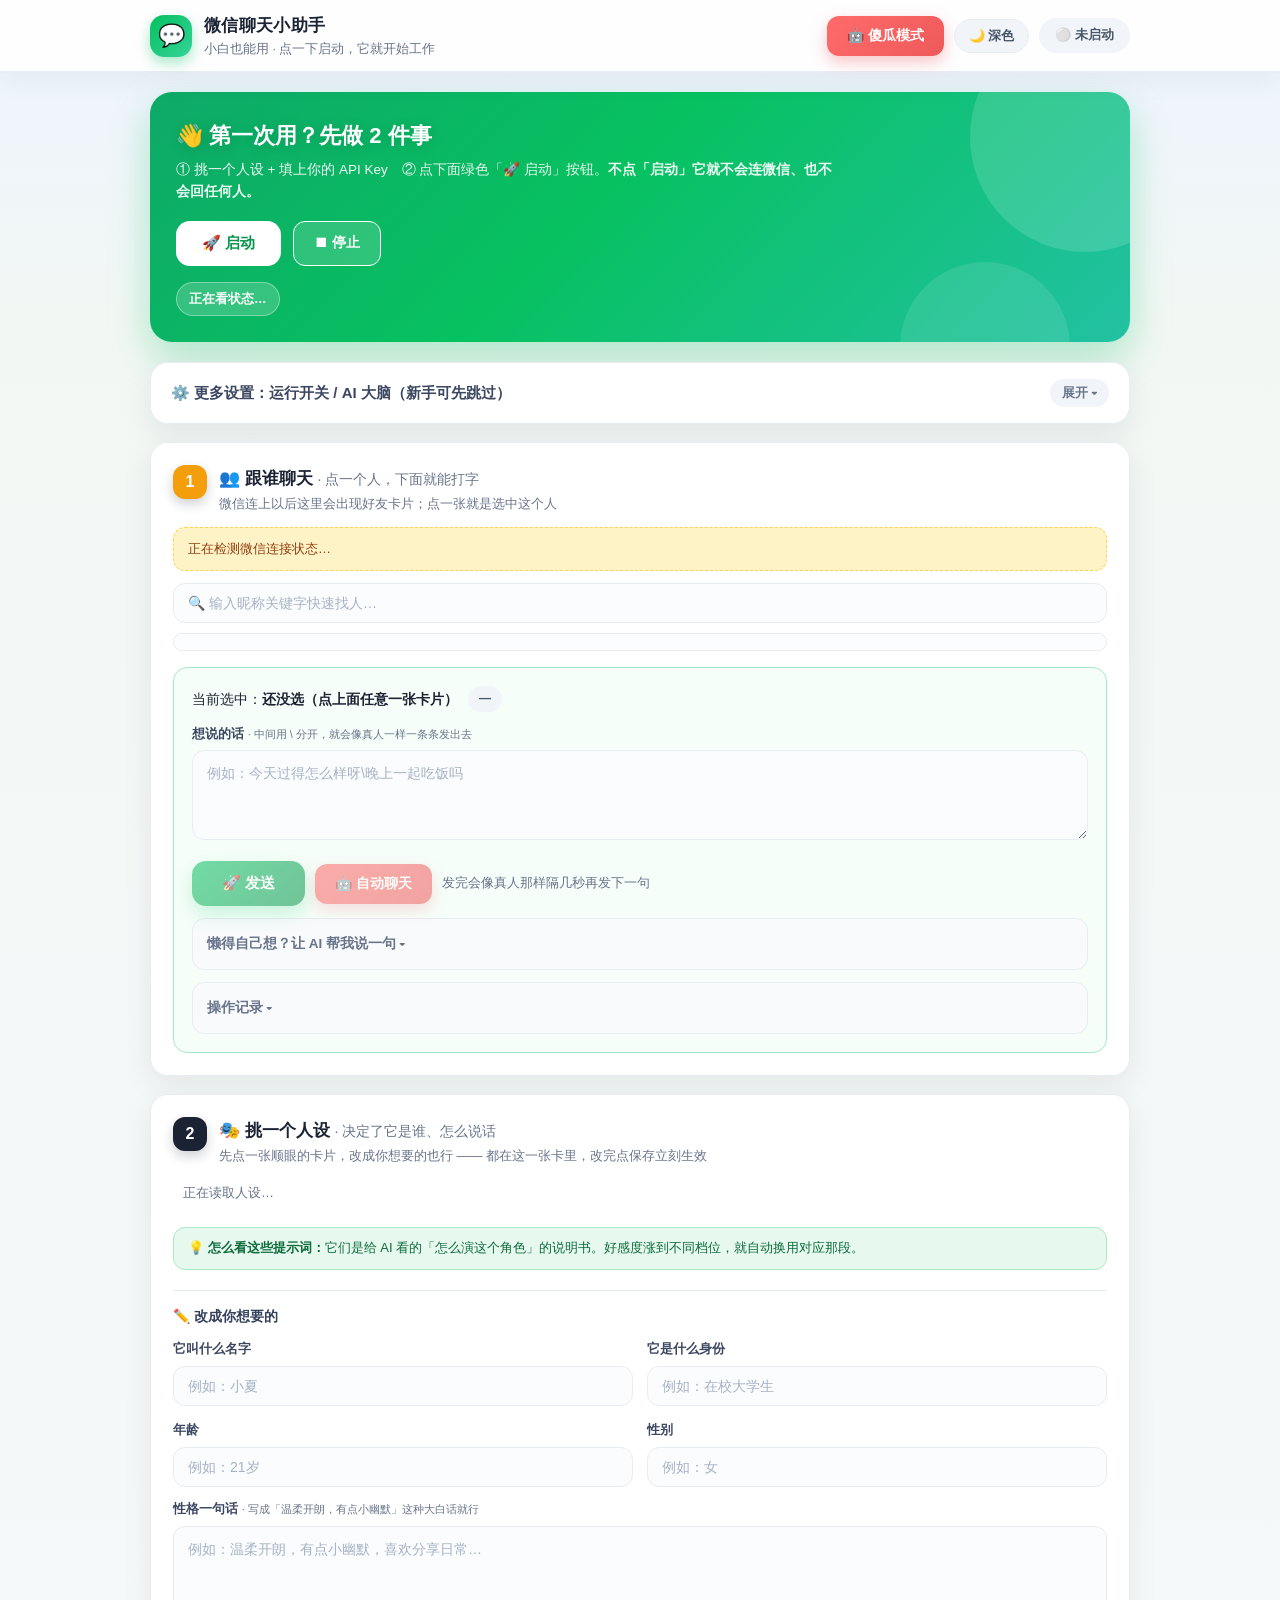
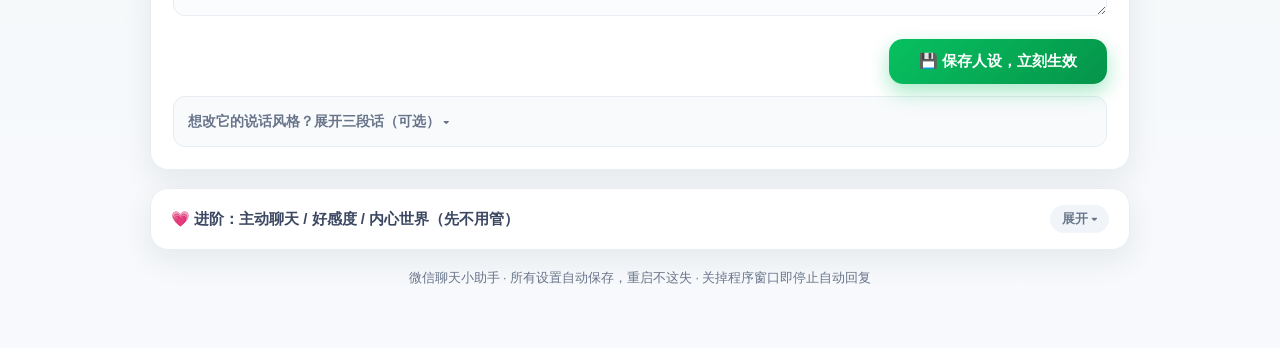
==== templates/index.html @ 34ab9a4e "feat: 整理为可公开发布的初始版本 - 移除 config.py / models_config.json 中的硬编码 API Key - 新增三级配置读取：环境变量 > config_local" ====
<!DOCTYPE html>
<html lang="zh-CN">
<head>
<meta charset="UTF-8">
<meta name="viewport" content="width=device-width, initial-scale=1.0">
<title>微信聊天小助手 · 小白也能用</title>








<link rel="icon" type="image/svg+xml" href="/static/favicon.svg">
<link rel="stylesheet" href="/static/css/style.css">
<link rel="stylesheet" href="/static/css/theme.css">
</head>
<body>
<div class="topbar"><div class="topbar-inner">
<div class="logo">💬</div>
<div><h1>微信聊天小助手</h1><p>小白也能用 · 点一下启动，它就开始工作</p></div>
<div class="topbar-right"><button class="btn-easy" id="btnEasyMode" onclick="easyMode()" title="傻瓜模式：人设和 API 弄好后，点一下全自动启动，其他什么都不用管">🤖 傻瓜模式</button><button class="theme-btn" id="themeToggle" title="切换浅色/深色">🌙 深色</button><span class="bot-pill off" id="botStatePill">⚪ 未启动</span></div>
</div></div>
<div class="container">
<div class="hero">
<h2>👋 第一次用？先做 2 件事</h2>
<p>① 挑一个人设 + 填上你的 API Key　② 点下面绿色「🚀 启动」按钮。<b>不点「启动」它就不会连微信、也不会回任何人。</b></p>
<div class="hero-actions">
<button class="btn-white" id="btnBotStart" onclick="startBot()">🚀 启动</button>
<button class="btn-ghost" id="btnBotStop" onclick="stopBot()" style="background:rgba(255,255,255,.15);color:#fff;border-color:#fff">⏹ 停止</button>
</div>
<div class="hero-steps" style="margin-top:16px"><span id="heroState">正在看状态…</span></div>
</div>
<details class="fold" id="advBox"><summary>⚙️ 更多设置：运行开关 / AI 大脑（新手可先跳过）</summary><div class="fold-body">
<div class="card">
<div class="card-head"><div class="step-num green">①</div><div><div class="card-title">🚦 运行状态 <small style="font-weight:500;color:var(--muted)">· 一眼看懂它在干嘛</small></div><div class="card-sub">绿色 = 正在自动工作 · 黄色 = 正在连接请稍等 · 灰色 = 没在工作</div></div></div>
<div class="bot-status" id="botStatus">正在读取运行状态…</div>
<div class="stat-grid">
<div class="stat"><b id="stMsg">-</b><span>收到消息</span></div>
<div class="stat"><b id="stReply">-</b><span>自动回复</span></div>
<div class="stat"><b id="stMem">-</b><span>存档轮数</span></div>
<div class="stat"><b id="stQueue">-</b><span>排队中</span></div>
</div>
<details class="inner"><summary>这 4 个开关（保持默认即可）</summary><div>
<div class="switch-list">
<label class="switch-card" id="swAutoStart"><input type="checkbox" id="rtAutoStart" onchange="saveRuntime()"><span class="sw-txt"><b>开机自动启动（可选）</b><small>默认关闭：每次都要自己点「启动」。打开后程序一运行就自己连微信、开始回消息</small></span></label>
<label class="switch-card" id="swAutoReply"><input type="checkbox" id="rtAutoReply" onchange="saveRuntime()"><span class="sw-txt"><b>收到消息自动回复</b><small>有人发微信来，小助手自己想回复并发送</small></span></label>
<label class="switch-card" id="swAutoMemory"><input type="checkbox" id="rtAutoMemory" onchange="saveRuntime()"><span class="sw-txt"><b>聊天记录自动存档</b><small>每句话都记下来，越聊越懂对方</small></span></label>
<label class="switch-card" id="swAutoReconnect"><input type="checkbox" id="rtAutoReconnect" onchange="saveRuntime()"><span class="sw-txt"><b>微信掉线自动重连</b><small>网络闪断自己恢复，不用人守着</small></span></label>
</div>
<div class="action-row"><span style="font-size:13px;color:var(--muted)">连不上微信时，最多重试</span><input type="number" id="rtRetry" min="1" max="20" value="3" style="width:80px" onchange="saveRuntime()"><span style="font-size:13px;color:var(--muted)">次</span><button class="btn-ghost" onclick="saveRuntime(true)">💾 保存运行设置</button></div>
</div></details>
</div>

<details class="inner" open><summary>👥 监听好友（想让谁跟你谈恋爱，就在这里加）</summary><div>
<div class="card">
<div class="card-head"><div class="step-num amber">②</div><div><div class="card-title">👥 监听好友 <small style="font-weight:500;color:var(--muted)">· 加人不用改代码</small></div><div class="card-sub">填微信通讯录里的昵称或备注（一个字都不能差），保存后自动生效，不用重启</div></div></div>
<div class="tip blue">💡 <b>这里只管「跟谁聊」：</b>聊天的性格、说话风格由上面第 2 步「🎭 挑一个人设」统一决定，加几行都是同一个人格。</div>
<div class="tip blue">💡 <b>恋爱模拟怎么用：</b>把你的<b>大号</b>昵称加进来，小号就会自动回你；聊得越用心，好感涨得越多。想同时带几个人，就多加几行。</div>
<div class="action-row" style="margin:12px 0">
<label style="font-size:14px">监听方式</label>
<select id="listenMode" style="width:auto"><option value="whitelist">只听名单里的人（推荐）</option><option value="all_private">所有私聊都回（陌生人也会回）</option></select>
</div>
<div id="listenRows"></div>
<div class="action-row">
<button class="btn-ghost" onclick="addListenRow('')">＋ 添加一个好友</button>
<button class="btn-primary" onclick="saveListenList()">💾 保存名单并立即订阅</button>
<span id="listenStatus" style="font-size:13px;color:var(--muted)"></span>
</div>
<details class="inner" style="margin-top:12px"><summary>昵称填不上怎么办？</summary><div>
昵称必须和<b>微信通讯录里显示的「昵称」或「备注」完全一致</b>，差一个字都订阅不上。保存后如果显示「没听上」，说明名字对不上 —— 打开电脑微信的通讯录，把那个人的昵称/备注原样抄下来再改一次。
</div></details>
</div>
</div></details>

<details class="inner" open><summary>🧠 AI 大脑（想换更聪明 / 更便宜的模型时才动）</summary><div>
<div class="card">
<div class="card-head"><div class="step-num blue">③</div><div><div class="card-title">🧠 AI 大脑 <small style="font-weight:500;color:var(--muted)">· 决定它有多聪明</small></div><div class="card-sub">默认已经配好一个能用的云端大模型，不懂就别动；想换就从下拉框选</div></div></div>
<div class="tip blue">💡 <b>一句话解释：</b>所有自动回复的话都由这里选中的 AI 模型来想。换模型 = 换一个更聪明 / 更便宜 / 本地运行的大脑。</div>
<div class="grid-2">
<div><label>正在使用的大脑（点一下可切换）</label><select id="llmSelect" onchange="switchLLM()"><option value="">正在读取…</option></select></div>
<div><label>大脑名字 <small>· 给自己看的备注</small></label><input type="text" id="llmName" placeholder="例如：云端大模型"></div>
</div>
<div class="grid-2" style="margin-top:12px">
<div><label>接口地址 Base URL <small>· 云端照抄，本地填 127.0.0.1 那串</small></label><input type="text" id="llmBaseUrl" placeholder="https://…/v1"></div>
<div><label>密钥 API Key <small>· 云端必填，本地一般留空</small></label><input type="text" id="llmApiKey" placeholder="sk-…"></div>
<div><label>模型名称 Model <small>· 具体用哪个版本</small></label><input type="text" id="llmModel" placeholder="例如：agnes-2.5-flash"></div>
<div><label>说话风格 <small>· 数字越大越活泼（0.1 老实 ～ 1.5 放飞）</small></label><input type="text" id="llmTemp" placeholder="例如：1.0"></div>
</div>
<div class="action-row"><button class="btn-primary" onclick="saveLLM()">💾 保存大脑设置</button><button class="btn-ghost" onclick="loadLLM()">↻ 重新读取</button><span id="llmStatus" style="font-size:13px;color:var(--muted)"></span></div>
</div>
</div></details>
</div></details>

<div class="card">
<div class="card-head"><div class="step-num amber">1</div><div><div class="card-title">👥 跟谁聊天 <small style="font-weight:500;color:var(--muted)">· 点一个人，下面就能打字</small></div><div class="card-sub">微信连上以后这里会出现好友卡片；点一张就是选中这个人</div></div></div>
<div class="wx-status offline" id="wxStatus">正在检测微信连接状态…</div>
<input type="text" class="search-box" id="contactSearch" placeholder="🔍 输入昵称关键字快速找人…" oninput="renderContacts(contactsData)">
<div class="contact-grid" id="contactGrid"></div>
<div class="target-panel">
<div class="target-head"><span>当前选中：<b id="targetName">还没选（点上面任意一张卡片）</b></span><span class="stage-pill pill-1" id="targetStage">—</span><span id="targetMeta" style="font-size:13px;color:var(--muted)"></span></div>
<div id="listenWarn" style="display:none"></div>
<label>想说的话 <small>· 中间用 \ 分开，就会像真人一样一条条发出去</small></label>
<textarea id="messageInput" placeholder="例如：今天过得怎么样呀\晚上一起吃饭吗"></textarea>
<div class="action-row">
<button class="btn-primary" id="btnSend" onclick="sendSelectedMessage()" disabled>🚀 发送</button>
<button class="btn-easy" id="btnAutoChat" onclick="toggleAutoChatWith()" disabled title="点一下，让 AI 持续主动陪 TA 聊天">🤖 自动聊天</button>
<span style="font-size:13px;color:var(--muted)">发完会像真人那样隔几秒再发下一句</span>
</div>
<details class="inner"><summary>懒得自己想？让 AI 帮我说一句</summary><div>
<input type="text" id="topicInput" placeholder="想聊什么（可留空，例如：问问 TA 周末安排）">
<div class="action-row">
<button class="btn-ghost" id="btnGen" onclick="aiOutreach(false)" disabled>✍️ 帮我写</button>
<button class="btn-primary" id="btnGenSend" onclick="aiOutreach(true)" disabled>💌 写完直接发</button>
</div>
<div class="switch-row"><label><input type="checkbox" id="humanlikeChk" checked> 像真人一样停顿一下再发（推荐）</label><label><input type="checkbox" id="affectionChk"> 这次聊完好感 +1</label></div>
</div></details>
<details class="inner"><summary>操作记录</summary><div>
<div class="log-box" id="logBox">暂无操作记录。</div>
</div></details>
</div>
</div>

<div class="card">
<div class="card-head"><div class="step-num">2</div><div><div class="card-title">🎭 挑一个人设 <small style="font-weight:500;color:var(--muted)">· 决定了它是谁、怎么说话</small></div><div class="card-sub">先点一张顺眼的卡片，改成你想要的也行 —— 都在这一张卡里，改完点保存立刻生效</div></div></div>
<div class="preset-grid" id="presetGrid"><div style="color:var(--muted);font-size:13px;padding:10px">正在读取人设…</div></div>
<div class="tip green" style="margin-top:14px">💡 <b>怎么看这些提示词：</b>它们是给 AI 看的「怎么演这个角色」的说明书。好感度涨到不同档位，就自动换用对应那段。</div>
<div id="promptView"></div>
<div class="form-split">✏️ 改成你想要的</div>
<div class="grid-2">
<div><label>它叫什么名字</label><input type="text" id="botName" placeholder="例如：小夏"></div>
<div><label>它是什么身份</label><input type="text" id="botIdentity" placeholder="例如：在校大学生"></div>
<div><label>年龄</label><input type="text" id="botAge" placeholder="例如：21岁"></div>
<div><label>性别</label><input type="text" id="botGender" placeholder="例如：女"></div>
</div>
<div style="margin-top:12px"><label>性格一句话 <small>· 写成「温柔开朗，有点小幽默」这种大白话就行</small></label><textarea id="basePersonality" placeholder="例如：温柔开朗，有点小幽默，喜欢分享日常…"></textarea></div>
<div style="text-align:right;margin-top:16px"><button class="btn-primary" onclick="saveAllSettings()">💾 保存人设，立刻生效</button></div>
<details class="inner"><summary>想改它的说话风格？展开三段话（可选）</summary><div>
<div class="tip">💡 <b>说明：</b>好感 0~29 用第一段，30~79 用第二段，80 分以上用第三段。不用改也完全能用。</div>
<div class="stage-card stage-1"><div class="stage-header"><div class="stage-name">🌱 刚认识（客气阶段）</div><div class="stage-threshold">好感 0~29 分自动用这段</div></div>
<label>这个阶段它是什么感觉</label><input type="text" id="stageDesc1" style="margin-bottom:10px">
<label>怎么说话（直接改这段话就行）</label><textarea id="stagePrompt1" style="min-height:85px"></textarea></div>
<div class="stage-card stage-2"><div class="stage-header"><div class="stage-name">🍃 熟了（无话不谈）</div><div class="stage-threshold">好感 30~79 分自动用这段</div></div>
<label>这个阶段它是什么感觉</label><input type="text" id="stageDesc2" style="margin-bottom:10px">
<label>怎么说话（直接改这段话就行）</label><textarea id="stagePrompt2" style="min-height:85px"></textarea></div>
<div class="stage-card stage-3"><div class="stage-header"><div class="stage-name">❤️ 亲密（心动阶段）</div><div class="stage-threshold">好感 80 分以上自动用这段</div></div>
<label>这个阶段它是什么感觉</label><input type="text" id="stageDesc3" style="margin-bottom:10px">
<label>怎么说话（直接改这段话就行）</label><textarea id="stagePrompt3" style="min-height:85px"></textarea></div>
<div style="text-align:right;margin-top:16px"><button class="btn-primary" onclick="saveAllSettings()">💾 保存人设，立刻生效</button></div>
</div></details>
</div>
<details class="fold" id="advBox2"><summary>💗 进阶：主动聊天 / 好感度 / 内心世界（先不用管）</summary><div class="fold-body">
<div class="card">
<div class="card-head"><div class="step-num teal">③</div><div><div class="card-title">🤖 主动找人聊天 <small style="font-weight:500;color:var(--muted)">· 不用人催，它自己开口</small></div><div class="card-sub">打开后会按你定的节奏自动挑人、自动说话；关掉就只回消息、不主动</div></div></div>
<div class="switch-list">
<label class="switch-card" id="swAutoChat"><input type="checkbox" id="autoEnabled" onchange="onAutoEnabledChange()"><span class="sw-txt"><b>允许它主动找人聊天</b><small>打开后不用再管，时间一到自己就去说话</small></span></label>
</div>
<details class="inner"><summary>细调（频率、时段、话题、找谁）</summary><div>
<div class="grid-2" style="margin-top:12px">
<div><label>每隔多少分钟主动说一次话</label><input type="number" id="autoInterval" min="1" max="1440" value="60"></div>
<div><label>每天最多主动说几句 <small>· 防打扰上限</small></label><input type="number" id="autoMax" min="1" max="200" value="20"></div>
<div><label>只在几点之后活跃 <small>· 0-23，别半夜打扰人</small></label><input type="number" id="autoStart" min="0" max="23" value="9"></div>
<div><label>到几点就休息 <small>· 0-24</small></label><input type="number" id="autoEnd" min="0" max="24" value="23"></div>
</div>
<div class="switch-row"><label><input type="checkbox" id="autoJitter" checked> 时间前后随机浮动一点（更像真人）</label><label><input type="checkbox" id="autoAffection" checked> 主动聊天也涨好感</label></div>
<label class="auto-note">它可以聊哪些话题（每行写一个，留空就让 AI 自由发挥）</label>
<textarea id="autoTopics" style="min-height:70px" placeholder="分享今天发生的小事&#10;问候对方吃了什么&#10;约对方周末一起做件事"></textarea>
<label class="auto-note">主动找谁聊（点一下选中 / 取消；也可以在上面的好友卡片里点 🤖 切换）</label>
<div class="target-chips" id="autoTargetChips"></div>
<div class="auto-status" id="autoStatus">正在读取主动聊天状态…</div>
<div class="action-row"><button class="btn-primary" onclick="saveAutoChat()">💾 保存主动聊天设置</button><button class="btn-ghost" id="btnAutoNow" onclick="autoChatNow()">▶️ 现在就说一句试试</button></div>
</div></details>
</div>
<div class="card">
<div class="card-head"><div class="step-num pink">④</div><div><div class="card-title">❤️ 关系进度 <small style="font-weight:500;color:var(--muted)">· 好感到了，说话自然变亲密</small></div><div class="card-sub">好感会自己涨（0~29 相识 / 30~79 相知 / 80+ 相恋）；你也可以手动拖进度条</div></div></div>
<details class="inner"><summary>展开看每个人的好感度（不想改就别动）</summary><div>
<div id="usersContainer"></div>
</div></details>
</div>

<div class="card">
<div class="card-head"><div class="step-num pink">⑤</div><div><div class="card-title">💗 内心世界 <small style="font-weight:500;color:var(--muted)">· 它此刻的心情、精力和记得的事</small></div><div class="card-sub">不是配置，是它自己攒出来的状态：聊得越多越准，删除记忆请用下方「忘记」</div></div></div>
<details class="inner" open><summary>看它心里在想什么</summary><div>
<div class="stat-grid">
<div class="stat"><b id="mindMood">-</b><span>此刻心情</span></div>
<div class="stat"><b id="mindEnergy">-</b><span>精力</span></div>
<div class="stat"><b id="mindEnergyBar">-</b><span>状态</span></div>
<div class="stat"><b id="mindWilling">-</b><span>说话意愿</span></div>
<div class="stat"><b id="mindFact">-</b><span>记住的事</span></div>
<div class="stat"><b id="mindEpis">-</b><span>共同经历</span></div>
</div>
<div class="grid-2" style="margin-top:14px">
<div><label>对这段关系的感觉 <small>· 会随聊天自然变化</small></label><div id="mindRelBar" style="font-size:13px;color:var(--muted)">正在读取…</div></div>
<div><label>性格倾向 <small>· 只影响说话方式，不改人设</small></label><div id="mindPersona" style="font-size:13px;color:var(--muted)">正在读取…</div></div>
</div>
<div class="target-panel" style="margin-top:14px;background:#fdf6ff;border-color:#e9d5ff">
<label>它刚刚脑子里想的事 <small>· 没人说话时它也会自己想一想</small></label>
<div class="log-box" id="mindThoughts" style="max-height:120px">正在读取…</div>
<label style="margin-top:12px">它记住的事 <small>· 点右侧「忘记」可以让它忘掉这一条</small></label>
<div class="log-box" id="mindMemory" style="max-height:150px">正在读取…</div>
<label style="margin-top:12px">安静时段（作息表）<small>· 这段时间它不会主动打扰对方</small></label>
<details class="inner"><summary>作息表（一般不用改）</summary><div>
<div class="grid-2">
<div><label>静默开始</label><input type="text" id="mindQs" placeholder="23:30"></div>
<div><label>静默结束</label><input type="text" id="mindQe" placeholder="07:30"></div>
</div>
<div class="action-row" style="margin-top:12px">
<button class="btn-ghost" onclick="mindReflect()">💭 让它现在想想</button>
<button class="btn-ghost" onclick="saveMindSchedule()">🕐 保存作息</button>
<button class="btn-ghost" onclick="mindForgetAll()">🗑 彻底忘掉这个人</button>
<span id="mindStatus" style="font-size:13px;color:var(--muted)"></span>
</div>
</div></details>
<div class="tip" style="margin-top:12px">💡 <b>怎么用：</b>这里全是它自己攒的，不用手填。心情和精力会随着聊天起伏，记忆是长期记住的事；关系阶段仍然只看上面的好感度，它自己不会跳阶段。</div>
</div>
</div>
</details>
</div>
</div></details>

<div class="footer-note">微信聊天小助手 · 所有设置自动保存，重启不这失 · 关掉程序窗口即停止自动回复</div>
</div>
<div id="toast" class="toast">已保存！</div>











<script src="/static/js/app.js"></script>
<script src="/static/js/theme.js"></script>
<button class="back-top" id="backTop" title="返回顶部">↑</button>
</body>
</html>
---- static/css/style.css ----
/* ===== block 0 (from index.html inline <style>) ===== */
:root{
  --brand:#07C160; --brand-dark:#05944a; --brand-soft:#e7f8ef;
  --ink:#1a2233; --muted:#68748a; --line:#e8edf3;
  --bg1:#f2f7f4; --bg2:#eef4ff; --warm:#fff7ed; --pink:#ec4899;
  --radius:18px; --shadow:0 10px 30px rgba(26,34,51,.08);
}
*{box-sizing:border-box;margin:0;padding:0}
body{
  font-family:-apple-system,BlinkMacSystemFont,"Segoe UI","PingFang SC","Hiragino Sans GB","Microsoft YaHei",sans-serif;
  background:linear-gradient(180deg,var(--bg2) 0%,var(--bg1) 320px,#f7f9fc 100%);
  color:var(--ink); padding:0 0 60px 0; font-size:15px; line-height:1.6;
}
.topbar{position:sticky;top:0;z-index:50;background:rgba(255,255,255,.9);backdrop-filter:blur(12px);border-bottom:1px solid var(--line)}
.topbar-inner{max-width:1020px;margin:0 auto;padding:12px 20px;display:flex;align-items:center;gap:12px}
.logo{width:42px;height:42px;border-radius:14px;flex:none;background:linear-gradient(135deg,var(--brand) 0%,#34d399 100%);display:flex;align-items:center;justify-content:center;font-size:22px;box-shadow:0 6px 14px rgba(7,193,96,.35)}
.topbar h1{font-size:17px;font-weight:800}
.topbar p{font-size:12.5px;color:var(--muted)}
.topbar-right{margin-left:auto;display:flex;align-items:center;gap:10px}
.container{max-width:1020px;margin:0 auto;padding:20px 20px 0 20px}
.hero{background:linear-gradient(135deg,#0ea968 0%,#07C160 45%,#22c1a3 100%);color:#fff;border-radius:22px;padding:26px;box-shadow:0 16px 40px rgba(7,193,96,.30);margin-bottom:20px;position:relative;overflow:hidden}
.hero::after{content:"";position:absolute;right:-70px;top:-70px;width:230px;height:230px;border-radius:50%;background:rgba(255,255,255,.14)}
.hero::before{content:"";position:absolute;right:60px;bottom:-90px;width:170px;height:170px;border-radius:50%;background:rgba(255,255,255,.10)}
.hero h2{font-size:22px;font-weight:800;margin-bottom:6px;position:relative;z-index:1}
.hero p{font-size:13.5px;opacity:.93;max-width:660px;position:relative;z-index:1}
.hero-steps{display:flex;gap:10px;flex-wrap:wrap;margin-top:16px;position:relative;z-index:1}
.hero-steps span{background:rgba(255,255,255,.18);border:1px solid rgba(255,255,255,.35);padding:6px 12px;border-radius:999px;font-size:12.5px;font-weight:700}
.hero-actions{display:flex;gap:12px;flex-wrap:wrap;margin-top:18px;position:relative;z-index:1}
.card{background:#fff;border-radius:var(--radius);padding:22px;box-shadow:var(--shadow);margin-bottom:18px;border:1px solid var(--line)}
.card-head{display:flex;align-items:flex-start;gap:12px;margin-bottom:6px}
.step-num{flex:none;width:34px;height:34px;border-radius:12px;background:var(--ink);color:#fff;font-weight:800;display:flex;align-items:center;justify-content:center;font-size:16px}
.step-num.green{background:var(--brand)} .step-num.pink{background:var(--pink)}
.step-num.blue{background:#4f46e5} .step-num.amber{background:#f59e0b} .step-num.teal{background:#0d9488}
.card-title{font-size:17px;font-weight:800}
.card-sub{font-size:13px;color:var(--muted);margin-top:2px}
.tip{background:var(--warm);border:1px solid #fed7aa;color:#9a3412;border-radius:12px;padding:10px 14px;font-size:13px;margin:12px 0}
.tip.green{background:var(--brand-soft);border-color:#a7e8c6;color:#0c6b3a}
.tip.blue{background:#eef2ff;border-color:#c7d2fe;color:#3730a3}
.grid-2{display:grid;grid-template-columns:1fr 1fr;gap:14px}
@media(max-width:768px){.grid-2{grid-template-columns:1fr}.container{padding:14px 12px 0 12px}.hero{padding:20px}}
label{display:block;font-size:13px;font-weight:700;color:#3c4761;margin-bottom:6px}
label small{font-weight:500;color:var(--muted)}
input[type="text"],textarea,select{width:100%;padding:11px 14px;border-radius:12px;border:1.5px solid var(--line);font-size:14px;font-family:inherit;color:var(--ink);outline:none;background:#fbfcfe;transition:border-color .15s,box-shadow .15s}
input[type="text"]:focus,textarea:focus,select:focus{border-color:var(--brand);box-shadow:0 0 0 4px rgba(7,193,96,.15);background:#fff}
textarea{resize:vertical;min-height:90px;line-height:1.6}
input[type="number"]{padding:9px 10px;border-radius:10px;border:1.5px solid var(--line);font-size:14px;font-family:inherit;background:#fff}
input[type="checkbox"]{width:18px;height:18px;accent-color:var(--brand);cursor:pointer}

/* ===== block 1 (from index.html inline <style>) ===== */
.btn-primary{background:linear-gradient(135deg,var(--brand) 0%,var(--brand-dark) 100%);color:#fff;padding:13px 30px;border-radius:14px;border:none;font-weight:800;font-size:15px;cursor:pointer;box-shadow:0 8px 20px rgba(7,193,96,.35);transition:transform .12s,box-shadow .12s}
.btn-primary:hover{transform:translateY(-1px);box-shadow:0 12px 26px rgba(7,193,96,.42)}
.btn-white{background:#fff;color:var(--brand-dark);padding:13px 26px;border-radius:14px;border:none;font-weight:800;font-size:15px;cursor:pointer}
.btn-ghost{background:#fff;color:var(--brand-dark);border:1.5px solid var(--brand);padding:11px 20px;border-radius:12px;font-weight:700;font-size:14px;cursor:pointer}
.btn-ghost:hover{background:var(--brand-soft)}
.btn-easy{background:linear-gradient(135deg,#ff6b6b 0%,#ee5a5a 100%);color:#fff;padding:11px 20px;border-radius:12px;border:none;font-weight:800;font-size:14px;cursor:pointer;box-shadow:0 6px 16px rgba(238,90,90,.35);transition:transform .12s,box-shadow .12s,opacity .15s}
.btn-easy:hover{transform:translateY(-1px);box-shadow:0 10px 24px rgba(238,90,90,.45)}
.btn-easy:disabled{opacity:.55;cursor:not-allowed;transform:none}
.btn-easy.on{background:linear-gradient(135deg,#07C160 0%,#05944a 100%);box-shadow:0 6px 16px rgba(7,193,96,.35)}
.btn-easy.on:hover{box-shadow:0 10px 24px rgba(7,193,96,.45)}
.btn-primary:disabled,.btn-ghost:disabled,.btn-white:disabled{opacity:.55;cursor:not-allowed;transform:none}
.bot-pill{padding:7px 16px;border-radius:999px;font-size:13px;font-weight:800;background:#f1f5f9;color:#475569;white-space:nowrap}
.bot-pill.off{background:#f1f5f9;color:#475569}
.bot-pill.connecting{background:#fef3c7;color:#b45309;animation:pulse 1.2s infinite}
.bot-pill.on{background:var(--brand);color:#fff}
.bot-pill.err{background:#fee2e2;color:#b91c1c}
@keyframes pulse{0%,100%{opacity:1}50%{opacity:.6}}
.stat-grid{display:grid;grid-template-columns:repeat(auto-fit,minmax(130px,1fr));gap:10px;margin-top:12px}
.stat{background:#f8fafc;border:1px solid var(--line);border-radius:12px;padding:10px 12px;text-align:center}
.stat b{display:block;font-size:20px;color:var(--ink)}
.stat span{font-size:12px;color:var(--muted)}
.switch-list{display:flex;flex-direction:column;gap:10px;margin-top:12px}
.switch-card{display:flex;align-items:center;gap:12px;background:#f8fafc;border:1.5px solid var(--line);border-radius:14px;padding:12px 14px;cursor:pointer;transition:border-color .15s,background .15s}
.switch-card:hover{border-color:#a7e8c6}
.switch-card.on{border-color:var(--brand);background:var(--brand-soft)}
.switch-card .sw-txt{flex:1}
.switch-card .sw-txt b{display:block;font-size:14px}
.switch-card .sw-txt small{font-size:12px;color:var(--muted)}
.action-row{display:flex;align-items:center;gap:10px;flex-wrap:wrap;margin-top:14px}
.wx-status{font-size:13px;padding:11px 14px;border-radius:12px;margin:12px 0;background:#f1f5f9;color:#475569;border:1px dashed var(--line)}
.wx-status.online{background:var(--brand-soft);color:#0c6b3a;border-color:#a7e8c6}
.wx-status.offline{background:#fef3c7;color:#92400e;border-color:#fcd34d}
.search-box{margin-bottom:10px}
.contact-grid{display:grid;grid-template-columns:repeat(auto-fill,minmax(190px,1fr));gap:10px;max-height:260px;overflow-y:auto;padding:8px;border:1px solid var(--line);border-radius:14px;background:#fcfdff}
.contact-chip{display:flex;flex-direction:column;gap:8px;padding:12px;border:2px solid var(--line);border-radius:14px;background:#fff;cursor:pointer;transition:border-color .15s,background .15s}
.contact-chip:hover{border-color:var(--brand);background:var(--brand-soft)}
.contact-chip.active{border-color:var(--pink);background:#fdf2f8;box-shadow:0 4px 14px rgba(236,72,153,.18)}
.contact-chip .c-name{font-size:14px;font-weight:800;color:#0f172a;overflow:hidden;text-overflow:ellipsis;white-space:nowrap}
.contact-chip .c-meta{font-size:12px;color:var(--muted);display:flex;justify-content:space-between;align-items:center;gap:6px}
.contact-chip .c-auto{font-size:11px;padding:3px 9px;border-radius:999px;white-space:nowrap;border:1px solid var(--line);background:#f8fafc;color:#94a3b8;cursor:pointer}
.contact-chip .c-auto.on{background:var(--brand);border-color:var(--brand);color:#fff;font-weight:800}

/* ===== block 2 (from index.html inline <style>) ===== */
.stage-pill{padding:3px 11px;border-radius:999px;font-weight:700;font-size:12px;white-space:nowrap}
.pill-1{background:#f1f5f9;color:#475569}
.pill-2{background:#d1fae5;color:#047857}
.pill-3{background:#fce7f3;color:#be185d}
.target-panel{margin-top:16px;padding:18px;border-radius:14px;background:#f6fef9;border:1.5px solid #a7e8c6}
.target-head{display:flex;align-items:center;gap:10px;flex-wrap:wrap;font-size:14px;margin-bottom:12px}
.switch-row{display:flex;align-items:center;gap:18px;flex-wrap:wrap;font-size:13px;color:var(--muted);margin:10px 0 0 0}
.switch-row label{display:inline-flex;align-items:center;gap:6px;margin:0;font-weight:500;cursor:pointer}
.action-row{display:flex;align-items:center;gap:10px;flex-wrap:wrap;margin-top:14px}
.action-row input[type="text"]{flex:1;min-width:180px}
.log-box{margin-top:14px;max-height:150px;overflow-y:auto;font-size:12.5px;background:#0f172a;color:#cbd5e1;border-radius:12px;padding:10px 12px;line-height:1.7}
.log-box .log-ok{color:#86efac}
.log-box .log-fail{color:#fca5a5}
.target-chips{display:flex;flex-wrap:wrap;gap:8px;margin-top:8px;max-height:130px;overflow-y:auto}
.t-chip{padding:7px 14px;border-radius:999px;border:1.5px solid var(--line);background:#fff;font-size:13px;cursor:pointer;user-select:none}
.t-chip.on{border-color:var(--brand);background:var(--brand-soft);color:#0c6b3a;font-weight:800}
.auto-note{display:block;margin:14px 0 0 0;font-size:12.5px;font-weight:700;color:var(--muted)}
.auto-status,.bot-status{margin-top:12px;font-size:13px;line-height:1.9;padding:12px 14px;border-radius:12px;background:#fff;border:1px dashed var(--line);color:#475569}
.auto-status.on{background:var(--brand-soft);border-color:#a7e8c6;color:#0c6b3a}
.user-item{display:flex;flex-direction:column;gap:10px;padding:16px;background:#f8fafc;border:1px solid var(--line);border-radius:14px;margin-bottom:12px}
.user-meta{display:flex;justify-content:space-between;align-items:center;flex-wrap:wrap;gap:8px}
.user-name{font-size:16px;font-weight:800}
.user-stats{display:flex;align-items:center;gap:12px;font-size:13px;color:var(--muted);flex-wrap:wrap}
.progress-bar-bg{height:10px;background:#e2e8f0;border-radius:999px;overflow:hidden;width:100%}
.progress-bar-fill{height:100%;background:linear-gradient(90deg,#64748b 0%,#10b981 40%,var(--pink) 100%);border-radius:999px;transition:width .3s}
.slider-control{display:flex;align-items:center;gap:12px;margin-top:6px}
.slider-control input[type="range"]{flex:1;accent-color:var(--pink)}

/* ===== block 3 (from index.html inline <style>) ===== */
.stage-card{border:2px solid var(--line);border-radius:14px;padding:16px;margin-bottom:14px;background:#fff}
.stage-1{border-left:6px solid #64748b}
.stage-2{border-left:6px solid #10b981}
.stage-3{border-left:6px solid var(--pink)}
.stage-header{display:flex;justify-content:space-between;align-items:center;margin-bottom:10px;flex-wrap:wrap;gap:6px}
.stage-name{font-size:15px;font-weight:800}
.stage-threshold{font-size:12.5px;color:var(--muted);background:#f1f5f9;padding:3px 10px;border-radius:999px}
.toast{position:fixed;bottom:24px;left:50%;transform:translate(-50%,10px);background:#0f172a;color:#fff;padding:13px 24px;border-radius:14px;font-size:14px;opacity:0;transition:opacity .3s,transform .3s;pointer-events:none;z-index:1000;max-width:90vw;box-shadow:0 12px 30px rgba(0,0,0,.3)}
.toast.show{opacity:1;transform:translate(-50%,0)}
.footer-note{text-align:center;color:var(--muted);font-size:12.5px;margin-top:8px}
details.fold{background:#fff;border:1px solid var(--line);border-radius:var(--radius);box-shadow:var(--shadow);margin-bottom:18px;overflow:hidden}
details.fold>summary{list-style:none;cursor:pointer;padding:16px 20px;font-size:15px;font-weight:800;color:#3c4761;display:flex;align-items:center;gap:10px;user-select:none}
details.fold>summary::-webkit-details-marker{display:none}
details.fold>summary::after{content:"展开 ▾";margin-left:auto;font-size:12.5px;font-weight:600;color:var(--muted);background:#f1f5f9;padding:4px 12px;border-radius:999px}
details.fold[open]>summary{border-bottom:1px solid var(--line)}
details.fold[open]>summary::after{content:"收起 ▴"}
details.fold>.fold-body{padding:4px 20px 20px 20px}
details.fold .card{box-shadow:none;border:none;background:transparent;margin-bottom:0;padding:16px 0;border-top:1px dashed var(--line)}
details.fold .card:first-child{border-top:none}
details.inner{background:#f8fafc;border:1px solid var(--line);border-radius:12px;padding:4px 14px;margin-top:12px}
details.inner>summary{list-style:none;cursor:pointer;padding:10px 0;font-size:13.5px;font-weight:700;color:var(--muted);user-select:none}
details.inner>summary::-webkit-details-marker{display:none}
details.inner>summary::after{content:" ▾";font-size:12px}
details.inner[open]>summary::after{content:" ▴"}
details.inner>div{padding-bottom:12px}
.preset-grid{display:grid;grid-template-columns:repeat(3,1fr);gap:12px;margin-top:4px}
@media(max-width:768px){.preset-grid{grid-template-columns:1fr}}
.preset-card{border:2px solid var(--line);border-radius:16px;padding:14px;background:#fff;cursor:pointer;
  transition:border-color .2s,box-shadow .2s,transform .1s;text-align:center;user-select:none}
.preset-card:hover{border-color:var(--brand);box-shadow:0 8px 20px rgba(7,193,96,.14)}
.preset-card.on{border-color:var(--brand);background:var(--brand-soft);box-shadow:0 8px 20px rgba(7,193,96,.18)}
.preset-emoji{font-size:30px;line-height:1.2}
.preset-nick{font-size:16px;font-weight:800;margin-top:4px}
.preset-tag{font-size:12px;color:var(--muted);margin-top:2px}
.preset-job{font-size:11.5px;color:#94a3b8;margin-top:5px;padding-top:5px;border-top:1px dashed var(--line)}
.preset-on{font-size:11px;font-weight:800;color:#0c6b3a;background:#fff;border-radius:999px;padding:2px 9px;display:inline-block;margin-top:6px}
.form-split{font-size:14px;font-weight:800;color:#33415c;margin:20px 0 12px;padding-top:14px;border-top:1px solid var(--line)}
.pv-box{background:#fbfdff;border:1px solid var(--line);border-radius:14px;padding:14px 16px;margin-top:10px}
.pv-name{font-size:14px;font-weight:800;display:flex;align-items:center;gap:8px;flex-wrap:wrap}
.pv-desc{font-size:12.5px;color:var(--muted);margin-top:3px}
.pv-text{white-space:pre-wrap;font-size:13px;line-height:1.85;color:#33415c;margin-top:8px;
  background:#fff;border:1px solid var(--line);border-radius:10px;padding:10px 12px;max-height:260px;overflow:auto}

/* ===== block 4 (from index.html inline <style>) ===== */
/* ===================== 视觉增强（不影响功能） ===================== */
html{scroll-behavior:smooth}
body{-webkit-font-smoothing:antialiased;text-rendering:optimizeLegibility}
::selection{background:rgba(7,193,96,.25)}
*{scrollbar-width:thin;scrollbar-color:#cbd5e1 transparent}
::-webkit-scrollbar{width:10px;height:10px}
::-webkit-scrollbar-track{background:transparent}
::-webkit-scrollbar-thumb{background:#cbd5e1;border-radius:999px;border:2px solid transparent;background-clip:content-box}
::-webkit-scrollbar-thumb:hover{background:#94a3b8;border:2px solid transparent;background-clip:content-box}
::placeholder{color:#a6b2c4}
button:focus-visible,input:focus-visible,select:focus-visible,textarea:focus-visible,summary:focus-visible{outline:2px solid var(--brand);outline-offset:2px;border-radius:8px}

/* 顶层板块依次淡入 */
@keyframes rise{from{opacity:0;transform:translateY(12px)}to{opacity:1;transform:none}}
.container>*{animation:rise .5s cubic-bezier(.22,.61,.36,1) both}
.container>*:nth-child(2){animation-delay:.05s}
.container>*:nth-child(3){animation-delay:.1s}
.container>*:nth-child(4){animation-delay:.15s}
.container>*:nth-child(5){animation-delay:.2s}

/* 顶栏：更清晰的层次 + Logo 微交互 */
.topbar{box-shadow:0 1px 0 rgba(232,237,243,.9),0 8px 28px rgba(15,23,42,.05)}
.logo{transition:transform .25s cubic-bezier(.34,1.56,.64,1)}
.logo:hover{transform:scale(1.08) rotate(-6deg)}
.topbar h1{letter-spacing:.3px}

/* Hero：装饰圆浮动 + 标题质感 */
.hero::before,.hero::after{animation:floaty 7s ease-in-out infinite}
.hero::after{animation-delay:-3.5s}
@keyframes floaty{0%,100%{transform:translateY(0)}50%{transform:translateY(-16px)}}
.hero h2{text-shadow:0 2px 14px rgba(0,0,0,.14)}

/* 按钮：光泽扫过 + 按压缩放 */
.btn-primary{position:relative;overflow:hidden;isolation:isolate}
.btn-primary::after{content:"";position:absolute;top:0;left:-60%;width:45%;height:100%;z-index:-1;
  background:linear-gradient(120deg,transparent,rgba(255,255,255,.38),transparent);transform:skewX(-20deg);transition:left .55s ease}
.btn-primary:hover::after{left:130%}
.btn-primary:active{transform:translateY(1px) scale(.985)}
.btn-ghost:active,.btn-white:active{transform:translateY(1px) scale(.985)}
.btn-primary,.btn-ghost,.btn-white{transition:transform .12s ease,box-shadow .18s ease,background .15s ease,opacity .15s ease}

/* 卡片：轻微悬浮 */
.card{transition:transform .2s ease,box-shadow .2s ease}
.card:hover{transform:translateY(-2px);box-shadow:0 16px 40px rgba(26,34,51,.10)}

/* 步骤序号更立体 */
.step-num{box-shadow:0 5px 12px rgba(15,23,42,.20)}

/* 输入/文本域：更柔和聚焦 */
input[type="text"],textarea,select{transition:border-color .15s,box-shadow .15s,background .15s}
input[type="text"]:hover,textarea:hover,select:hover{border-color:#c7d2e0}

/* 统计卡：悬浮 + 数字排版 */
.stat{transition:transform .15s ease,box-shadow .15s ease,border-color .15s ease}
.stat:hover{transform:translateY(-3px);box-shadow:0 8px 20px rgba(15,23,42,.07);border-color:#cdebd8}
.stat b{font-variant-numeric:tabular-nums;letter-spacing:.5px}

/* 开关卡：悬浮微移 */
.switch-card{transition:border-color .15s,background .15s,transform .12s ease,box-shadow .15s ease}
.switch-card:hover{transform:translateX(3px);box-shadow:0 4px 14px rgba(15,23,42,.05)}

/* 好友卡片：悬浮上浮 */
.contact-chip{transition:border-color .15s,background .15s,transform .14s ease,box-shadow .14s ease}
.contact-chip:hover{transform:translateY(-2px);box-shadow:0 8px 18px rgba(15,23,42,.08)}

/* 人设预设卡：悬浮 + 表情缩放 */
.preset-card{transition:border-color .2s,box-shadow .2s,transform .12s ease}
.preset-card:hover{transform:translateY(-4px)}
.preset-emoji{transition:transform .25s cubic-bezier(.34,1.56,.64,1)}
.preset-card:hover .preset-emoji{transform:scale(1.18)}

/* 好感度进度条：流光 */
.progress-bar-fill{position:relative;overflow:hidden}
.progress-bar-fill::after{content:"";position:absolute;inset:0;
  background:linear-gradient(90deg,transparent,rgba(255,255,255,.5),transparent);transform:translateX(-100%);animation:flow 2.4s ease-in-out infinite}
@keyframes flow{to{transform:translateX(100%)}}

/* 折叠面板：更柔和 */
details.inner{transition:border-color .15s,background .15s}
details.inner>summary:hover,details.fold>summary:hover{color:var(--ink)}
details.inner>summary:hover::marker{color:var(--brand)}

/* 日志框：终端质感 */
.log-box{font-family:ui-monospace,SFMono-Regular,Menlo,Consolas,"Courier New",monospace;
  box-shadow:inset 0 2px 10px rgba(0,0,0,.25)}

/* Toast：毛玻璃 + 更精致 */
.toast{background:rgba(15,23,42,.92);backdrop-filter:blur(10px);-webkit-backdrop-filter:blur(10px);
  border:1px solid rgba(255,255,255,.12);font-weight:700;letter-spacing:.3px}

/* 尊重系统「减少动态效果」偏好 */
@media (prefers-reduced-motion:reduce){
  *,*::before,*::after{animation:none!important;transition:none!important}
}
---- static/css/theme.css ----
/* ================= 深色模式 + 响应式收尾（theme.css，最后加载，优先级最高） ================= */
:root{
  --bg-card:#fff; --bg-soft:#f8fafc; --bg-input:#fbfcfe;
  --shadow-lg:0 16px 40px rgba(26,34,51,.10);
}
html[data-theme="dark"]{
  --ink:#e8edf5; --muted:#9aa5b8; --line:#2b3446;
  --bg1:#10151f; --bg2:#0d1117; --warm:#2a2016;
  --brand-soft:#0e2b1d; --radius:18px; --shadow:0 10px 30px rgba(0,0,0,.45);
  --bg-card:#171d29; --bg-soft:#1c2331; --bg-input:#202839;
  color-scheme:dark;
}
html[data-theme="dark"] body{
  background:linear-gradient(180deg,#0d1117 0%,#10151f 320px,#0f1420 100%);
  color:var(--ink);
}
html[data-theme="dark"] .topbar{background:rgba(23,29,41,.92)}
html[data-theme="dark"] .card,
html[data-theme="dark"] details.fold{background:var(--bg-card);border-color:var(--line)}
html[data-theme="dark"] details.fold .card{background:transparent;border:none}
html[data-theme="dark"] .card:hover{box-shadow:0 16px 40px rgba(0,0,0,.5)}
html[data-theme="dark"] input[type="text"],html[data-theme="dark"] textarea,
html[data-theme="dark"] select,html[data-theme="dark"] input[type="number"]{
  background:var(--bg-input);border-color:var(--line);color:var(--ink);
}
html[data-theme="dark"] input[type="text"]:focus,html[data-theme="dark"] textarea:focus,
html[data-theme="dark"] select:focus{border-color:var(--brand);background:#232c40}
html[data-theme="dark"] label{color:#c3ccd9}
html[data-theme="dark"] .stat,html[data-theme="dark"] .switch-card,
html[data-theme="dark"] .t-chip,html[data-theme="dark"] .contact-grid,
html[data-theme="dark"] .step-num{background:var(--bg-soft)}
html[data-theme="dark"] .stat b,html[data-theme="dark"] .switch-card .sw-txt b,
html[data-theme="dark"] .contact-chip .c-name,html[data-theme="dark"] .user-name,
html[data-theme="dark"] .stage-name,html[data-theme="dark"] .pv-name{color:var(--ink)}
html[data-theme="dark"] .contact-chip,html[data-theme="dark"] .preset-card,
html[data-theme="dark"] .stage-card,html[data-theme="dark"] .user-item,
html[data-theme="dark"] .pv-box,html[data-theme="dark"] .target-panel{background:var(--bg-card);border-color:var(--line)}
html[data-theme="dark"] .pv-text{background:var(--bg-input);border-color:var(--line);color:#c9d2e0}
html[data-theme="dark"] .target-panel{background:#12241a;border-color:#1d4d33}
html[data-theme="dark"] details.inner{background:var(--bg-soft)}
html[data-theme="dark"] .tip{background:#2a2016;border-color:#7c4a12;color:#f5c98a}
html[data-theme="dark"] .tip.green{background:#0e2b1d;border-color:#1d6b44;color:#7fe3ae}
html[data-theme="dark"] .tip.blue{background:#141b3d;border-color:#3b4a9e;color:#b9c4ff}
html[data-theme="dark"] .wx-status{background:var(--bg-soft)}
html[data-theme="dark"] .bot-pill.off{background:#232b3b;color:#9aa5b8}
html[data-theme="dark"] .bot-status,html[data-theme="dark"] .auto-status{background:var(--bg-soft);border-color:var(--line);color:#b7c1d1}
html[data-theme="dark"] .stage-threshold{background:#232b3b;color:#9aa5b8}
html[data-theme="dark"] .progress-bar-bg{background:#2b3446}
html[data-theme="dark"] .preset-job{border-color:var(--line)}
html[data-theme="dark"] .form-split{border-color:var(--line);color:#c3ccd9}
html[data-theme="dark"] .btn-ghost{background:var(--bg-card)}
html[data-theme="dark"] .log-box{background:#0a0e15}
html[data-theme="dark"] .footer-note{color:#7d8798}
html[data-theme="dark"] ::-webkit-scrollbar-thumb{background:#3a465c;border:2px solid transparent;background-clip:content-box}

/* 顶栏主题按钮 + 返回顶部按钮 */
.theme-btn{background:#f1f5f9;border:1px solid var(--line);color:#475569;font-size:13px;font-weight:700;
  padding:7px 14px;border-radius:999px;cursor:pointer;white-space:nowrap;transition:background .15s,transform .12s}
.theme-btn:hover{background:#e2e8f0}
.theme-btn:active{transform:scale(.96)}
html[data-theme="dark"] .theme-btn{background:#232b3b;border-color:var(--line);color:#c3ccd9}
.back-top{position:fixed;right:22px;bottom:26px;width:46px;height:46px;border-radius:50%;border:1px solid var(--line);
  background:#fff;color:var(--brand-dark);font-size:20px;font-weight:800;cursor:pointer;z-index:999;
  box-shadow:0 10px 26px rgba(15,23,42,.18);opacity:0;pointer-events:none;transform:translateY(10px);
  transition:opacity .25s,transform .25s,background .15s}
.back-top.show{opacity:1;pointer-events:auto;transform:none}
.back-top:hover{background:var(--brand-soft)}
html[data-theme="dark"] .back-top{background:#1c2331;color:#7fe3ae}

/* 小屏收尾：顶栏按钮不挤、统计两列、好友卡一列 */
@media(max-width:560px){
  .topbar-inner{flex-wrap:wrap}
  .topbar-right{margin-left:0;width:100%;justify-content:flex-start}
  .stat-grid{grid-template-columns:repeat(2,1fr)}
  .contact-grid{grid-template-columns:1fr}
  .preset-grid{grid-template-columns:1fr}
  .hero-actions .btn-white,.hero-actions .btn-ghost{flex:1;text-align:center}
}
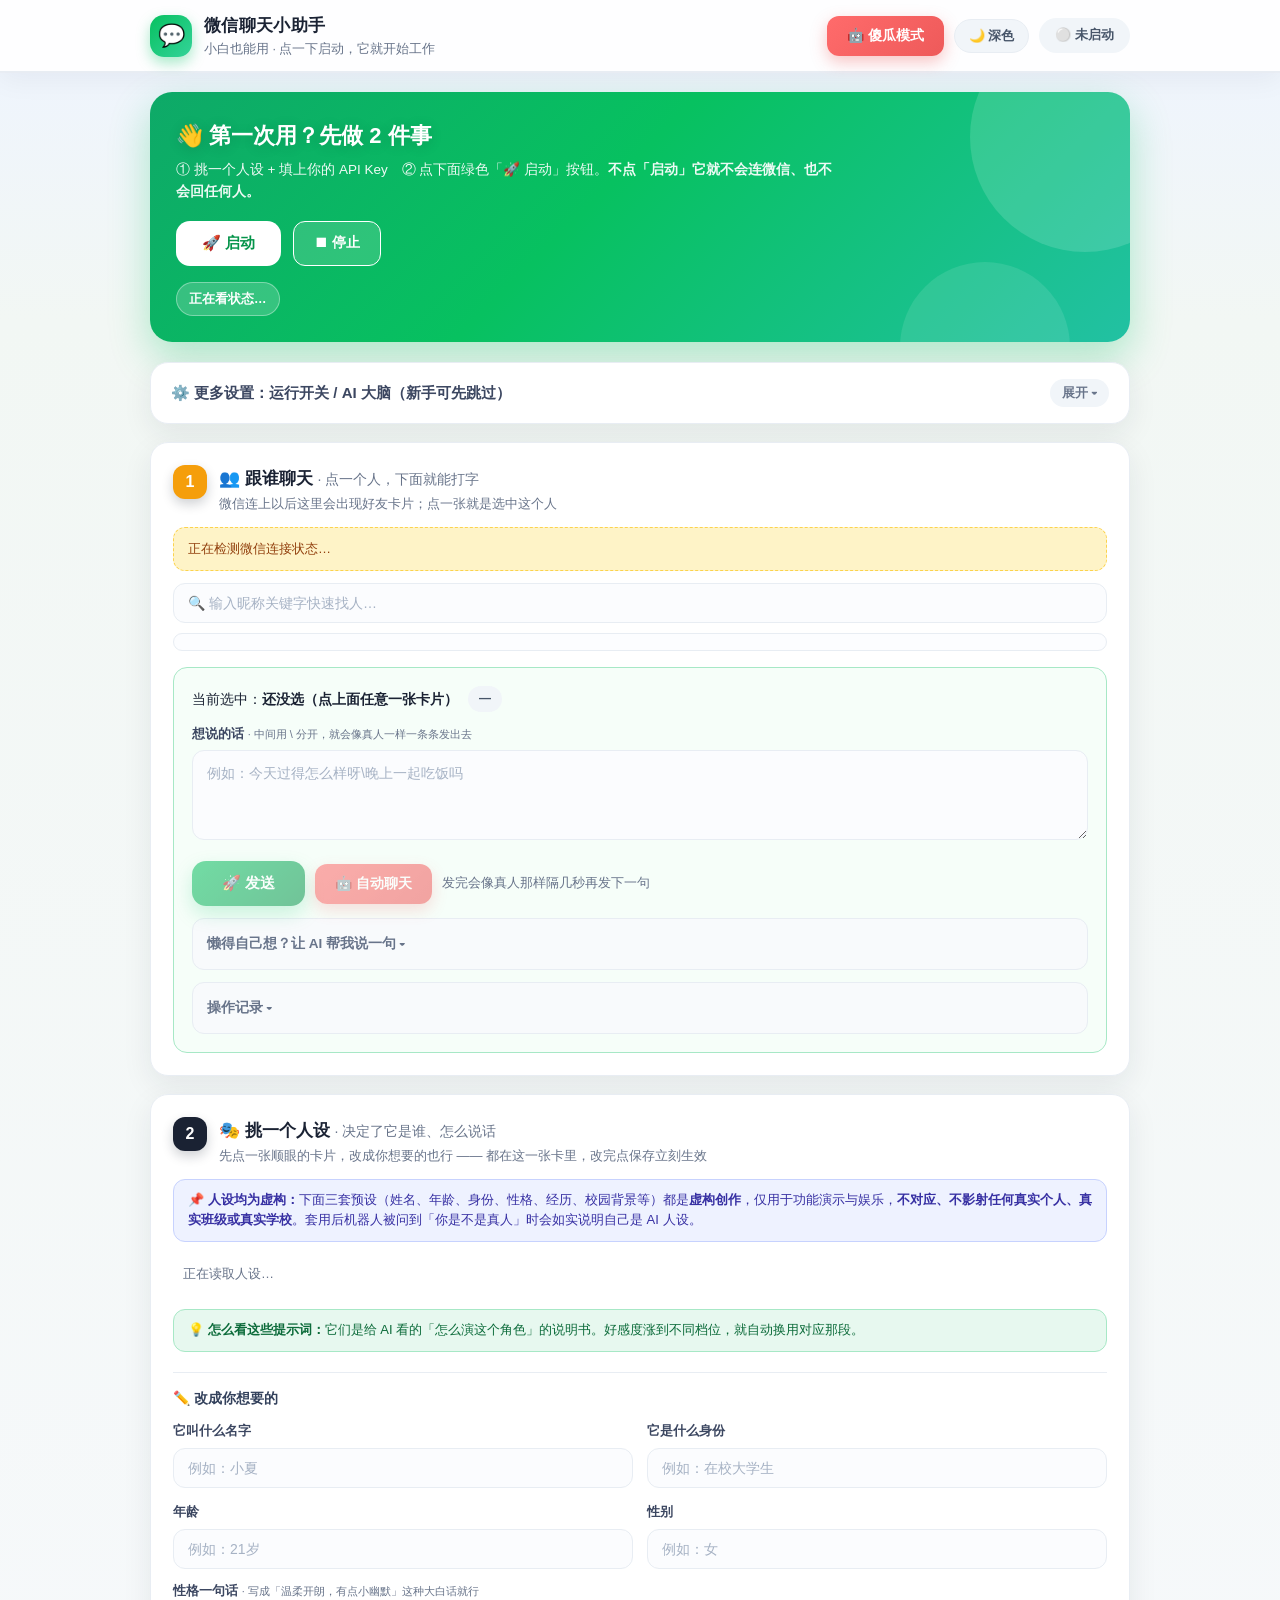
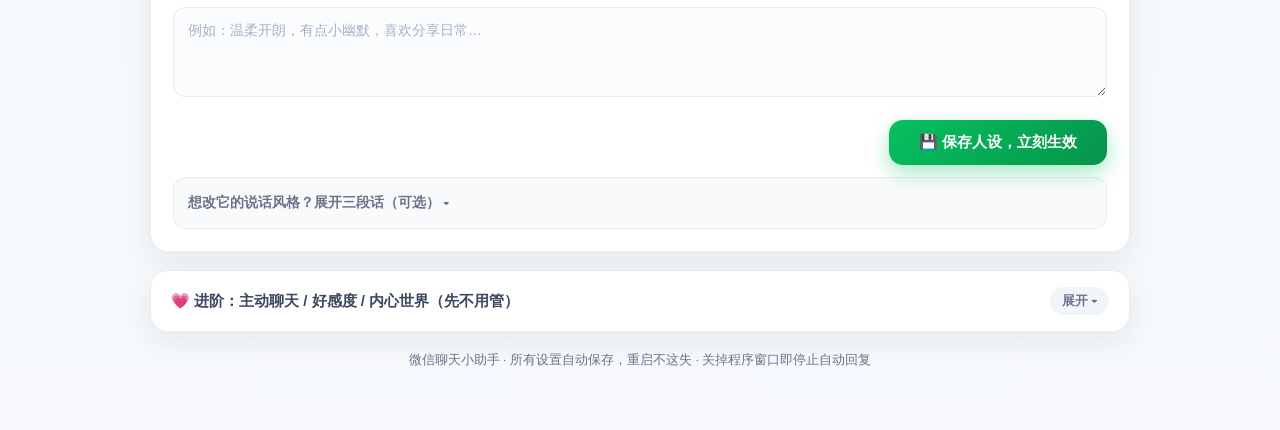
==== commit bc81580f: "feat: 加入免责声明与人设虚构声明 1. README / 使用说明 新增完整免责声明：项目性质、人设与内容声明、合法合规使用、数据与隐私、责任限制五部分。  2. presets.py 新增 F" ====
--- a/templates/index.html
+++ b/templates/index.html
@@ -84,8 +84,8 @@
 </div>
 <div class="grid-2" style="margin-top:12px">
 <div><label>接口地址 Base URL <small>· 云端照抄，本地填 127.0.0.1 那串</small></label><input type="text" id="llmBaseUrl" placeholder="https://…/v1"></div>
-<div><label>密钥 API Key <small>· 云端必填，本地一般留空</small></label><input type="text" id="llmApiKey" placeholder="sk-…"></div>
-<div><label>模型名称 Model <small>· 具体用哪个版本</small></label><input type="text" id="llmModel" placeholder="例如：agnes-2.5-flash"></div>
+<div><label>密钥 API Key <small>· 云端必填，本地一般留空</small></label><input type="text" id="llmApiKey" placeholder="sk-…"><small id="llmKeyHint" style="display:none;color:#f0a500;margin-top:4px"></small></div>
+<div><label>模型名称 Model <small>· 具体用哪个版本</small></label><input type="text" id="llmModel" placeholder="例如：deepseek-chat"></div>
 <div><label>说话风格 <small>· 数字越大越活泼（0.1 老实 ～ 1.5 放飞）</small></label><input type="text" id="llmTemp" placeholder="例如：1.0"></div>
 </div>
 <div class="action-row"><button class="btn-primary" onclick="saveLLM()">💾 保存大脑设置</button><button class="btn-ghost" onclick="loadLLM()">↻ 重新读取</button><span id="llmStatus" style="font-size:13px;color:var(--muted)"></span></div>
@@ -124,6 +124,7 @@
 
 <div class="card">
 <div class="card-head"><div class="step-num">2</div><div><div class="card-title">🎭 挑一个人设 <small style="font-weight:500;color:var(--muted)">· 决定了它是谁、怎么说话</small></div><div class="card-sub">先点一张顺眼的卡片，改成你想要的也行 —— 都在这一张卡里，改完点保存立刻生效</div></div></div>
+<div class="tip blue" style="margin-bottom:12px">📌 <b>人设均为虚构：</b>下面三套预设（姓名、年龄、身份、性格、经历、校园背景等）都是<b>虚构创作</b>，仅用于功能演示与娱乐，<b>不对应、不影射任何真实个人、真实班级或真实学校</b>。套用后机器人被问到「你是不是真人」时会如实说明自己是 AI 人设。</div>
 <div class="preset-grid" id="presetGrid"><div style="color:var(--muted);font-size:13px;padding:10px">正在读取人设…</div></div>
 <div class="tip green" style="margin-top:14px">💡 <b>怎么看这些提示词：</b>它们是给 AI 看的「怎么演这个角色」的说明书。好感度涨到不同档位，就自动换用对应那段。</div>
 <div id="promptView"></div>
--- a/static/css/style.css
+++ b/static/css/style.css
@@ -154,6 +154,8 @@
 .preset-nick{font-size:16px;font-weight:800;margin-top:4px}
 .preset-tag{font-size:12px;color:var(--muted);margin-top:2px}
 .preset-job{font-size:11.5px;color:#94a3b8;margin-top:5px;padding-top:5px;border-top:1px dashed var(--line)}
+.preset-disc{font-size:10.5px;line-height:1.55;color:#94a3b8;margin-top:6px;padding:5px 7px;
+  background:#f8fafc;border-radius:9px;text-align:left;word-break:break-word}
 .preset-on{font-size:11px;font-weight:800;color:#0c6b3a;background:#fff;border-radius:999px;padding:2px 9px;display:inline-block;margin-top:6px}
 .form-split{font-size:14px;font-weight:800;color:#33415c;margin:20px 0 12px;padding-top:14px;border-top:1px solid var(--line)}
 .pv-box{background:#fbfdff;border:1px solid var(--line);border-radius:14px;padding:14px 16px;margin-top:10px}
--- a/static/css/theme.css
+++ b/static/css/theme.css
@@ -47,6 +47,7 @@
 html[data-theme="dark"] .stage-threshold{background:#232b3b;color:#9aa5b8}
 html[data-theme="dark"] .progress-bar-bg{background:#2b3446}
 html[data-theme="dark"] .preset-job{border-color:var(--line)}
+html[data-theme="dark"] .preset-disc{background:var(--bg-soft);color:#8b97ab}
 html[data-theme="dark"] .form-split{border-color:var(--line);color:#c3ccd9}
 html[data-theme="dark"] .btn-ghost{background:var(--bg-card)}
 html[data-theme="dark"] .log-box{background:#0a0e15}
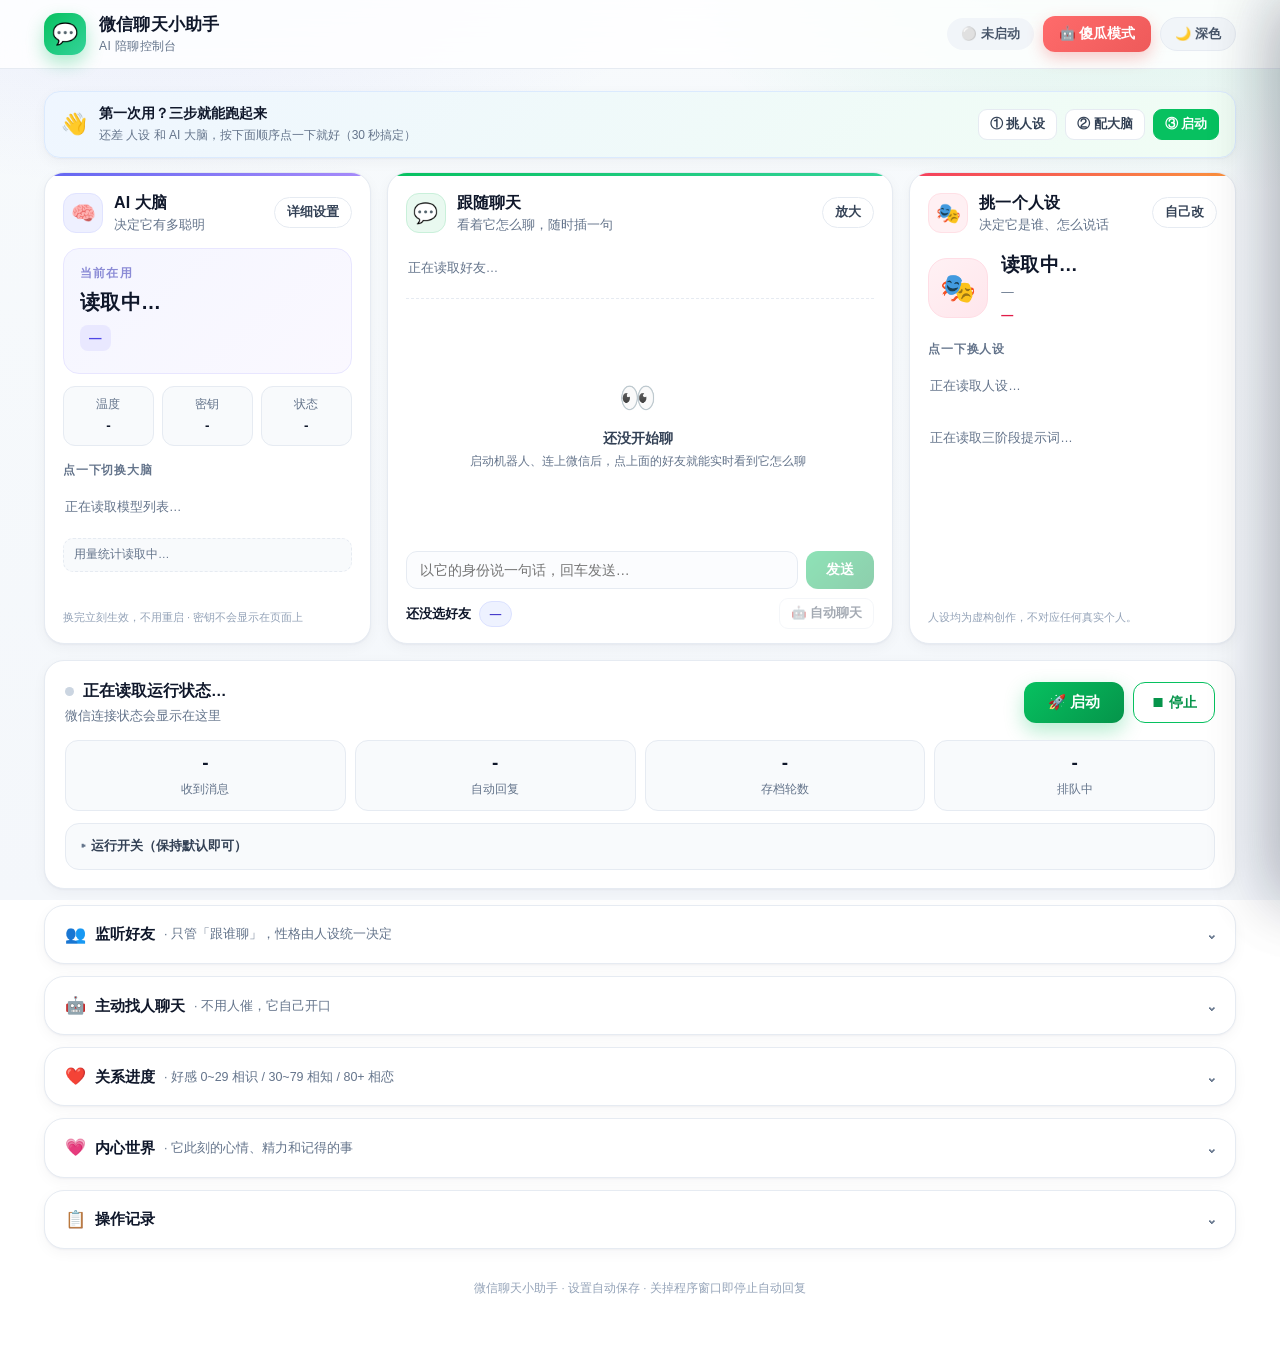
==== commit d75857ff: "feat(web): 重做控制台首屏，三大核心面板突出呈现 - 首屏三栏：AI 大脑 / 跟随聊天 / 挑一个人设，一屏可见 - 新增 /api/chat/stream：跟随聊天可看真实聊天流水 - " ====
--- a/templates/index.html
+++ b/templates/index.html
@@ -3,240 +3,375 @@
 <head>
 <meta charset="UTF-8">
 <meta name="viewport" content="width=device-width, initial-scale=1.0">
-<title>微信聊天小助手 · 小白也能用</title>
-
-
-
-
-
-
-
-
+<title>微信聊天小助手 · 控制台</title>
 <link rel="icon" type="image/svg+xml" href="/static/favicon.svg">
 <link rel="stylesheet" href="/static/css/style.css">
 <link rel="stylesheet" href="/static/css/theme.css">
 </head>
 <body>
-<div class="topbar"><div class="topbar-inner">
-<div class="logo">💬</div>
-<div><h1>微信聊天小助手</h1><p>小白也能用 · 点一下启动，它就开始工作</p></div>
-<div class="topbar-right"><button class="btn-easy" id="btnEasyMode" onclick="easyMode()" title="傻瓜模式：人设和 API 弄好后，点一下全自动启动，其他什么都不用管">🤖 傻瓜模式</button><button class="theme-btn" id="themeToggle" title="切换浅色/深色">🌙 深色</button><span class="bot-pill off" id="botStatePill">⚪ 未启动</span></div>
-</div></div>
+
+<!-- ================= 顶栏 ================= -->
+<div class="topbar">
+  <div class="topbar-inner">
+    <div class="logo">💬</div>
+    <div class="brand">
+      <h1>微信聊天小助手</h1>
+      <p>AI 陪聊控制台</p>
+    </div>
+    <div class="topbar-right">
+      <span class="bot-pill off" id="botStatePill">⚪ 未启动</span>
+      <button class="btn-easy" id="btnEasyMode" onclick="easyMode()" title="人设和大脑弄好后，点一下全自动启动">🤖 傻瓜模式</button>
+      <button class="theme-btn" id="themeToggle" title="切换浅色 / 深色">🌙 深色</button>
+    </div>
+  </div>
+</div>
+
 <div class="container">
-<div class="hero">
-<h2>👋 第一次用？先做 2 件事</h2>
-<p>① 挑一个人设 + 填上你的 API Key　② 点下面绿色「🚀 启动」按钮。<b>不点「启动」它就不会连微信、也不会回任何人。</b></p>
-<div class="hero-actions">
-<button class="btn-white" id="btnBotStart" onclick="startBot()">🚀 启动</button>
-<button class="btn-ghost" id="btnBotStop" onclick="stopBot()" style="background:rgba(255,255,255,.15);color:#fff;border-color:#fff">⏹ 停止</button>
+
+  <!-- ================= 第一次使用引导（配好人设和大脑后自动消失） ================= -->
+  <div class="firstrun" id="firstRun" hidden>
+    <span class="fr-ico">👋</span>
+    <div class="fr-text">
+      <b>第一次用？三步就能跑起来</b>
+      <span id="firstRunMsg">先挑一个人设，再配好 AI 大脑，最后点启动</span>
+    </div>
+    <div class="fr-actions">
+      <button class="btn-mini" onclick="openDrawer('persona')">① 挑人设</button>
+      <button class="btn-mini" onclick="openDrawer('brain')">② 配大脑</button>
+      <button class="btn-mini primary" onclick="startBot()">③ 启动</button>
+    </div>
+  </div>
+
+  <!-- ================= 三大核心面板 ================= -->
+  <section class="deck">
+
+    <!-- ① AI 大脑 -->
+    <article class="panel panel-brain">
+      <header class="panel-head">
+        <span class="panel-icon">🧠</span>
+        <div class="panel-title">
+          <h2>AI 大脑</h2>
+          <p>决定它有多聪明</p>
+        </div>
+        <button class="panel-more" onclick="openDrawer('brain')">详细设置</button>
+      </header>
+      <div class="panel-body">
+        <div class="brain-now">
+          <div class="brain-label">当前在用</div>
+          <div class="brain-name" id="brainName">读取中…</div>
+          <div class="brain-model" id="brainModel">—</div>
+        </div>
+        <div class="brain-meta">
+          <div class="meta-cell"><span>温度</span><b id="brainTemp">-</b></div>
+          <div class="meta-cell"><span>密钥</span><b id="brainKey">-</b></div>
+          <div class="meta-cell"><span>状态</span><b id="brainState">-</b></div>
+        </div>
+        <div class="brain-list-label">点一下切换大脑</div>
+        <div class="brain-list" id="brainQuickList">
+          <div class="empty-mini">正在读取模型列表…</div>
+        </div>
+        <div class="brain-usage" id="brainUsage">用量统计读取中…</div>
+        <div class="brain-foot" id="brainFoot">换完立刻生效，不用重启 · 密钥不会显示在页面上</div>
+      </div>
+    </article>
+
+    <!-- ② 跟随聊天 -->
+    <article class="panel panel-chat" id="panelChat">
+      <header class="panel-head">
+        <span class="panel-icon">💬</span>
+        <div class="panel-title">
+          <h2>跟随聊天</h2>
+          <p>看着它怎么聊，随时插一句</p>
+        </div>
+        <button class="panel-more" id="btnChatExpand" onclick="toggleChatExpand()">放大</button>
+      </header>
+      <div class="panel-body chat-body">
+        <div class="chat-picker" id="chatPicker">
+          <div class="empty-mini">正在读取好友…</div>
+        </div>
+        <div class="chat-stream" id="chatStream">
+          <div class="chat-empty">
+            <div class="chat-empty-icon">👀</div>
+            <div class="chat-empty-title">还没开始聊</div>
+            <div class="chat-empty-sub">启动机器人、连上微信后，点上面的好友就能实时看到它怎么聊</div>
+          </div>
+        </div>
+        <div class="chat-compose">
+          <input type="text" id="messageInput" placeholder="以它的身份说一句话，回车发送…" onkeydown="if(event.key==='Enter')sendSelectedMessage()">
+          <button class="btn-send" id="btnSend" onclick="sendSelectedMessage()" disabled>发送</button>
+        </div>
+        <div class="chat-foot">
+          <div class="chat-target">
+            <b id="chatTarget">还没选好友</b>
+            <span class="stage-pill pill-1" id="chatStage">—</span>
+            <span id="chatMeta" class="chat-meta"></span>
+          </div>
+          <div class="chat-foot-actions">
+            <span class="chat-source" id="chatSource"></span>
+            <button class="btn-mini" id="btnAutoChat" onclick="toggleAutoChatWith()" disabled>🤖 自动聊天</button>
+          </div>
+        </div>
+
+        <!-- 放大后才显示的工具区 -->
+        <div class="chat-tools">
+          <div class="chat-tools-row">
+            <input type="text" id="topicInput" placeholder="懒得自己想？写个话题，让 AI 帮你说一句（可留空）">
+            <button class="btn-mini" id="btnGen" onclick="aiOutreach(false)" disabled>✍️ 帮我写</button>
+            <button class="btn-mini primary" id="btnGenSend" onclick="aiOutreach(true)" disabled>💌 写完直接发</button>
+          </div>
+          <div class="chat-tools-row small">
+            <label class="chk"><input type="checkbox" id="humanlikeChk" checked> 像真人一样停顿一下再发</label>
+            <label class="chk"><input type="checkbox" id="affectionChk"> 这次聊完好感 +1</label>
+            <span class="chat-tip">提示：中间用 \ 分开，会像真人那样一条条发出去</span>
+          </div>
+        </div>
+      </div>
+    </article>
+
+    <!-- ③ 挑一个人设 -->
+    <article class="panel panel-persona">
+      <header class="panel-head">
+        <span class="panel-icon">🎭</span>
+        <div class="panel-title">
+          <h2>挑一个人设</h2>
+          <p>决定它是谁、怎么说话</p>
+        </div>
+        <button class="panel-more" onclick="openDrawer('persona')">自己改</button>
+      </header>
+      <div class="panel-body">
+        <div class="persona-now">
+          <div class="persona-avatar" id="personaEmoji">🎭</div>
+          <div class="persona-info">
+            <div class="persona-name" id="personaName">读取中…</div>
+            <div class="persona-identity" id="personaIdentity">—</div>
+            <div class="persona-tag" id="personaTag">—</div>
+          </div>
+        </div>
+        <div class="persona-list-label">点一下换人设</div>
+        <div class="persona-chips" id="personaChips">
+          <div class="empty-mini">正在读取人设…</div>
+        </div>
+        <div class="persona-stage" id="personaStage">
+          <div class="empty-mini">正在读取三阶段提示词…</div>
+        </div>
+        <div class="persona-note">人设均为虚构创作，不对应任何真实个人。</div>
+      </div>
+    </article>
+  </section>
+
+  <!-- ================= 运行状态 ================= -->
+  <section class="runner">
+    <div class="runner-main">
+      <div class="runner-state">
+        <div class="runner-title">
+          <span class="dot" id="runDot"></span>
+          <b id="runStatus">正在读取运行状态…</b>
+        </div>
+        <div class="runner-sub" id="runSub">微信连接状态会显示在这里</div>
+      </div>
+      <div class="runner-actions">
+        <button class="btn-primary" id="btnBotStart" onclick="startBot()">🚀 启动</button>
+        <button class="btn-ghost" id="btnBotStop" onclick="stopBot()">⏹ 停止</button>
+      </div>
+    </div>
+    <div class="stat-grid">
+      <div class="stat"><b id="stMsg">-</b><span>收到消息</span></div>
+      <div class="stat"><b id="stReply">-</b><span>自动回复</span></div>
+      <div class="stat"><b id="stMem">-</b><span>存档轮数</span></div>
+      <div class="stat"><b id="stQueue">-</b><span>排队中</span></div>
+    </div>
+    <details class="inner">
+      <summary>运行开关（保持默认即可）</summary>
+      <div class="switch-list">
+        <label class="switch-card" id="swAutoStart"><input type="checkbox" id="rtAutoStart" onchange="saveRuntime()"><span class="sw-txt"><b>开机自动启动</b><small>程序一运行就自己连微信开始工作</small></span></label>
+        <label class="switch-card" id="swAutoReply"><input type="checkbox" id="rtAutoReply" onchange="saveRuntime()"><span class="sw-txt"><b>收到消息自动回复</b><small>有人发微信来，它自己想回复并发送</small></span></label>
+        <label class="switch-card" id="swAutoMemory"><input type="checkbox" id="rtAutoMemory" onchange="saveRuntime()"><span class="sw-txt"><b>聊天记录自动存档</b><small>每句话都记下来，越聊越懂对方</small></span></label>
+        <label class="switch-card" id="swAutoReconnect"><input type="checkbox" id="rtAutoReconnect" onchange="saveRuntime()"><span class="sw-txt"><b>微信掉线自动重连</b><small>网络闪断自己恢复，不用人守着</small></span></label>
+      </div>
+      <div class="action-row">
+        <span class="muted-sm">连不上微信时，最多重试</span>
+        <input type="number" id="rtRetry" min="1" max="20" value="3" class="num-input" onchange="saveRuntime()">
+        <span class="muted-sm">次</span>
+        <button class="btn-ghost" onclick="saveRuntime(true)">💾 保存运行设置</button>
+      </div>
+    </details>
+  </section>
+
+  <!-- ================= 监听好友 ================= -->
+  <details class="section">
+    <summary><span class="sec-icon">👥</span> 监听好友 <small>· 只管「跟谁聊」，性格由人设统一决定</small></summary>
+    <div class="section-body">
+      <div class="tip blue">💡 填微信通讯录里显示的<b>昵称或备注</b>（一个字都不能差），保存后自动生效，不用重启。</div>
+      <div class="action-row">
+        <label class="inline-label">监听方式</label>
+        <select id="listenMode" class="auto-width">
+          <option value="whitelist">只听名单里的人（推荐）</option>
+          <option value="all_private">所有私聊都回（陌生人也会回）</option>
+        </select>
+      </div>
+      <div id="listenRows"></div>
+      <div class="action-row">
+        <button class="btn-ghost" onclick="addListenRow('')">＋ 添加一个好友</button>
+        <button class="btn-primary sm" onclick="saveListenList()">💾 保存名单并立即订阅</button>
+        <span id="listenStatus" class="muted-sm"></span>
+      </div>
+    </div>
+  </details>
+
+  <!-- ================= 主动聊天 ================= -->
+  <details class="section">
+    <summary><span class="sec-icon">🤖</span> 主动找人聊天 <small>· 不用人催，它自己开口</small></summary>
+    <div class="section-body">
+      <label class="switch-card" id="swAutoChat"><input type="checkbox" id="autoEnabled" onchange="onAutoEnabledChange()"><span class="sw-txt"><b>允许它主动找人聊天</b><small>打开后按你定的节奏自动挑人、自动说话</small></span></label>
+      <div class="grid-2" style="margin-top:14px">
+        <div><label>每隔多少分钟主动说一次</label><input type="number" id="autoInterval" min="1" max="1440" value="60"></div>
+        <div><label>每天最多主动说几句</label><input type="number" id="autoMax" min="1" max="200" value="20"></div>
+        <div><label>只在几点之后活跃</label><input type="number" id="autoStart" min="0" max="23" value="9"></div>
+        <div><label>到几点就休息</label><input type="number" id="autoEnd" min="0" max="24" value="23"></div>
+      </div>
+      <div class="switch-row">
+        <label class="chk"><input type="checkbox" id="autoJitter" checked> 时间前后随机浮动一点（更像真人）</label>
+        <label class="chk"><input type="checkbox" id="autoAffection" checked> 主动聊天也涨好感</label>
+      </div>
+      <label style="margin-top:12px">它可以聊哪些话题（每行一个，留空让 AI 自由发挥）</label>
+      <textarea id="autoTopics" style="min-height:70px" placeholder="分享今天发生的小事&#10;问候对方吃了什么&#10;约对方周末一起做件事"></textarea>
+      <label style="margin-top:12px">主动找谁聊（点一下选中 / 取消）</label>
+      <div class="target-chips" id="autoTargetChips"></div>
+      <div class="auto-status" id="autoStatus">正在读取主动聊天状态…</div>
+      <div class="action-row">
+        <button class="btn-primary sm" onclick="saveAutoChat()">💾 保存主动聊天设置</button>
+        <button class="btn-ghost" id="btnAutoNow" onclick="autoChatNow()">▶️ 现在就说一句试试</button>
+      </div>
+    </div>
+  </details>
+
+  <!-- ================= 关系进度 ================= -->
+  <details class="section">
+    <summary><span class="sec-icon">❤️</span> 关系进度 <small>· 好感 0~29 相识 / 30~79 相知 / 80+ 相恋</small></summary>
+    <div class="section-body">
+      <div id="usersContainer"><div class="empty-mini">正在读取…</div></div>
+    </div>
+  </details>
+
+  <!-- ================= 内心世界 ================= -->
+  <details class="section">
+    <summary><span class="sec-icon">💗</span> 内心世界 <small>· 它此刻的心情、精力和记得的事</small></summary>
+    <div class="section-body">
+      <div class="stat-grid">
+        <div class="stat"><b id="mindMood">-</b><span>此刻心情</span></div>
+        <div class="stat"><b id="mindEnergy">-</b><span>精力</span></div>
+        <div class="stat"><b id="mindEnergyBar">-</b><span>状态</span></div>
+        <div class="stat"><b id="mindWilling">-</b><span>说话意愿</span></div>
+        <div class="stat"><b id="mindFact">-</b><span>记住的事</span></div>
+        <div class="stat"><b id="mindEpis">-</b><span>共同经历</span></div>
+      </div>
+      <div class="grid-2" style="margin-top:14px">
+        <div><label>对这段关系的感觉</label><div id="mindRelBar" class="muted-sm">正在读取…</div></div>
+        <div><label>性格倾向</label><div id="mindPersona" class="muted-sm">正在读取…</div></div>
+      </div>
+      <label style="margin-top:14px">它刚刚脑子里想的事</label>
+      <div class="log-box" id="mindThoughts" style="max-height:120px">正在读取…</div>
+      <label style="margin-top:12px">它记住的事（点「忘记」可以让它忘掉这一条）</label>
+      <div class="log-box" id="mindMemory" style="max-height:150px">正在读取…</div>
+      <label style="margin-top:12px">安静时段（这段时间它不会主动打扰对方）</label>
+      <div class="grid-2">
+        <div><label>静默开始</label><input type="text" id="mindQs" placeholder="23:30"></div>
+        <div><label>静默结束</label><input type="text" id="mindQe" placeholder="07:30"></div>
+      </div>
+      <div class="action-row">
+        <button class="btn-ghost" onclick="mindReflect()">💭 让它现在想想</button>
+        <button class="btn-ghost" onclick="saveMindSchedule()">🕐 保存作息</button>
+        <button class="btn-ghost danger" onclick="mindForgetAll()">🗑 彻底忘掉这个人</button>
+        <span id="mindStatus" class="muted-sm"></span>
+      </div>
+    </div>
+  </details>
+
+  <!-- ================= 操作记录 ================= -->
+  <details class="section">
+    <summary><span class="sec-icon">📋</span> 操作记录</summary>
+    <div class="section-body">
+      <div class="log-box" id="logBox">暂无操作记录。</div>
+    </div>
+  </details>
+
+  <div class="footer-note">微信聊天小助手 · 设置自动保存 · 关掉程序窗口即停止自动回复</div>
 </div>
-<div class="hero-steps" style="margin-top:16px"><span id="heroState">正在看状态…</span></div>
-</div>
-<details class="fold" id="advBox"><summary>⚙️ 更多设置：运行开关 / AI 大脑（新手可先跳过）</summary><div class="fold-body">
-<div class="card">
-<div class="card-head"><div class="step-num green">①</div><div><div class="card-title">🚦 运行状态 <small style="font-weight:500;color:var(--muted)">· 一眼看懂它在干嘛</small></div><div class="card-sub">绿色 = 正在自动工作 · 黄色 = 正在连接请稍等 · 灰色 = 没在工作</div></div></div>
-<div class="bot-status" id="botStatus">正在读取运行状态…</div>
-<div class="stat-grid">
-<div class="stat"><b id="stMsg">-</b><span>收到消息</span></div>
-<div class="stat"><b id="stReply">-</b><span>自动回复</span></div>
-<div class="stat"><b id="stMem">-</b><span>存档轮数</span></div>
-<div class="stat"><b id="stQueue">-</b><span>排队中</span></div>
-</div>
-<details class="inner"><summary>这 4 个开关（保持默认即可）</summary><div>
-<div class="switch-list">
-<label class="switch-card" id="swAutoStart"><input type="checkbox" id="rtAutoStart" onchange="saveRuntime()"><span class="sw-txt"><b>开机自动启动（可选）</b><small>默认关闭：每次都要自己点「启动」。打开后程序一运行就自己连微信、开始回消息</small></span></label>
-<label class="switch-card" id="swAutoReply"><input type="checkbox" id="rtAutoReply" onchange="saveRuntime()"><span class="sw-txt"><b>收到消息自动回复</b><small>有人发微信来，小助手自己想回复并发送</small></span></label>
-<label class="switch-card" id="swAutoMemory"><input type="checkbox" id="rtAutoMemory" onchange="saveRuntime()"><span class="sw-txt"><b>聊天记录自动存档</b><small>每句话都记下来，越聊越懂对方</small></span></label>
-<label class="switch-card" id="swAutoReconnect"><input type="checkbox" id="rtAutoReconnect" onchange="saveRuntime()"><span class="sw-txt"><b>微信掉线自动重连</b><small>网络闪断自己恢复，不用人守着</small></span></label>
-</div>
-<div class="action-row"><span style="font-size:13px;color:var(--muted)">连不上微信时，最多重试</span><input type="number" id="rtRetry" min="1" max="20" value="3" style="width:80px" onchange="saveRuntime()"><span style="font-size:13px;color:var(--muted)">次</span><button class="btn-ghost" onclick="saveRuntime(true)">💾 保存运行设置</button></div>
-</div></details>
-</div>
-
-<details class="inner" open><summary>👥 监听好友（想让谁跟你谈恋爱，就在这里加）</summary><div>
-<div class="card">
-<div class="card-head"><div class="step-num amber">②</div><div><div class="card-title">👥 监听好友 <small style="font-weight:500;color:var(--muted)">· 加人不用改代码</small></div><div class="card-sub">填微信通讯录里的昵称或备注（一个字都不能差），保存后自动生效，不用重启</div></div></div>
-<div class="tip blue">💡 <b>这里只管「跟谁聊」：</b>聊天的性格、说话风格由上面第 2 步「🎭 挑一个人设」统一决定，加几行都是同一个人格。</div>
-<div class="tip blue">💡 <b>恋爱模拟怎么用：</b>把你的<b>大号</b>昵称加进来，小号就会自动回你；聊得越用心，好感涨得越多。想同时带几个人，就多加几行。</div>
-<div class="action-row" style="margin:12px 0">
-<label style="font-size:14px">监听方式</label>
-<select id="listenMode" style="width:auto"><option value="whitelist">只听名单里的人（推荐）</option><option value="all_private">所有私聊都回（陌生人也会回）</option></select>
-</div>
-<div id="listenRows"></div>
-<div class="action-row">
-<button class="btn-ghost" onclick="addListenRow('')">＋ 添加一个好友</button>
-<button class="btn-primary" onclick="saveListenList()">💾 保存名单并立即订阅</button>
-<span id="listenStatus" style="font-size:13px;color:var(--muted)"></span>
-</div>
-<details class="inner" style="margin-top:12px"><summary>昵称填不上怎么办？</summary><div>
-昵称必须和<b>微信通讯录里显示的「昵称」或「备注」完全一致</b>，差一个字都订阅不上。保存后如果显示「没听上」，说明名字对不上 —— 打开电脑微信的通讯录，把那个人的昵称/备注原样抄下来再改一次。
-</div></details>
-</div>
-</div></details>
-
-<details class="inner" open><summary>🧠 AI 大脑（想换更聪明 / 更便宜的模型时才动）</summary><div>
-<div class="card">
-<div class="card-head"><div class="step-num blue">③</div><div><div class="card-title">🧠 AI 大脑 <small style="font-weight:500;color:var(--muted)">· 决定它有多聪明</small></div><div class="card-sub">默认已经配好一个能用的云端大模型，不懂就别动；想换就从下拉框选</div></div></div>
-<div class="tip blue">💡 <b>一句话解释：</b>所有自动回复的话都由这里选中的 AI 模型来想。换模型 = 换一个更聪明 / 更便宜 / 本地运行的大脑。</div>
-<div class="grid-2">
-<div><label>正在使用的大脑（点一下可切换）</label><select id="llmSelect" onchange="switchLLM()"><option value="">正在读取…</option></select></div>
-<div><label>大脑名字 <small>· 给自己看的备注</small></label><input type="text" id="llmName" placeholder="例如：云端大模型"></div>
-</div>
-<div class="grid-2" style="margin-top:12px">
-<div><label>接口地址 Base URL <small>· 云端照抄，本地填 127.0.0.1 那串</small></label><input type="text" id="llmBaseUrl" placeholder="https://…/v1"></div>
-<div><label>密钥 API Key <small>· 云端必填，本地一般留空</small></label><input type="text" id="llmApiKey" placeholder="sk-…"><small id="llmKeyHint" style="display:none;color:#f0a500;margin-top:4px"></small></div>
-<div><label>模型名称 Model <small>· 具体用哪个版本</small></label><input type="text" id="llmModel" placeholder="例如：deepseek-chat"></div>
-<div><label>说话风格 <small>· 数字越大越活泼（0.1 老实 ～ 1.5 放飞）</small></label><input type="text" id="llmTemp" placeholder="例如：1.0"></div>
-</div>
-<div class="action-row"><button class="btn-primary" onclick="saveLLM()">💾 保存大脑设置</button><button class="btn-ghost" onclick="loadLLM()">↻ 重新读取</button><span id="llmStatus" style="font-size:13px;color:var(--muted)"></span></div>
-</div>
-</div></details>
-</div></details>
-
-<div class="card">
-<div class="card-head"><div class="step-num amber">1</div><div><div class="card-title">👥 跟谁聊天 <small style="font-weight:500;color:var(--muted)">· 点一个人，下面就能打字</small></div><div class="card-sub">微信连上以后这里会出现好友卡片；点一张就是选中这个人</div></div></div>
-<div class="wx-status offline" id="wxStatus">正在检测微信连接状态…</div>
-<input type="text" class="search-box" id="contactSearch" placeholder="🔍 输入昵称关键字快速找人…" oninput="renderContacts(contactsData)">
-<div class="contact-grid" id="contactGrid"></div>
-<div class="target-panel">
-<div class="target-head"><span>当前选中：<b id="targetName">还没选（点上面任意一张卡片）</b></span><span class="stage-pill pill-1" id="targetStage">—</span><span id="targetMeta" style="font-size:13px;color:var(--muted)"></span></div>
-<div id="listenWarn" style="display:none"></div>
-<label>想说的话 <small>· 中间用 \ 分开，就会像真人一样一条条发出去</small></label>
-<textarea id="messageInput" placeholder="例如：今天过得怎么样呀\晚上一起吃饭吗"></textarea>
-<div class="action-row">
-<button class="btn-primary" id="btnSend" onclick="sendSelectedMessage()" disabled>🚀 发送</button>
-<button class="btn-easy" id="btnAutoChat" onclick="toggleAutoChatWith()" disabled title="点一下，让 AI 持续主动陪 TA 聊天">🤖 自动聊天</button>
-<span style="font-size:13px;color:var(--muted)">发完会像真人那样隔几秒再发下一句</span>
-</div>
-<details class="inner"><summary>懒得自己想？让 AI 帮我说一句</summary><div>
-<input type="text" id="topicInput" placeholder="想聊什么（可留空，例如：问问 TA 周末安排）">
-<div class="action-row">
-<button class="btn-ghost" id="btnGen" onclick="aiOutreach(false)" disabled>✍️ 帮我写</button>
-<button class="btn-primary" id="btnGenSend" onclick="aiOutreach(true)" disabled>💌 写完直接发</button>
-</div>
-<div class="switch-row"><label><input type="checkbox" id="humanlikeChk" checked> 像真人一样停顿一下再发（推荐）</label><label><input type="checkbox" id="affectionChk"> 这次聊完好感 +1</label></div>
-</div></details>
-<details class="inner"><summary>操作记录</summary><div>
-<div class="log-box" id="logBox">暂无操作记录。</div>
-</div></details>
-</div>
-</div>
-
-<div class="card">
-<div class="card-head"><div class="step-num">2</div><div><div class="card-title">🎭 挑一个人设 <small style="font-weight:500;color:var(--muted)">· 决定了它是谁、怎么说话</small></div><div class="card-sub">先点一张顺眼的卡片，改成你想要的也行 —— 都在这一张卡里，改完点保存立刻生效</div></div></div>
-<div class="tip blue" style="margin-bottom:12px">📌 <b>人设均为虚构：</b>下面三套预设（姓名、年龄、身份、性格、经历、校园背景等）都是<b>虚构创作</b>，仅用于功能演示与娱乐，<b>不对应、不影射任何真实个人、真实班级或真实学校</b>。套用后机器人被问到「你是不是真人」时会如实说明自己是 AI 人设。</div>
-<div class="preset-grid" id="presetGrid"><div style="color:var(--muted);font-size:13px;padding:10px">正在读取人设…</div></div>
-<div class="tip green" style="margin-top:14px">💡 <b>怎么看这些提示词：</b>它们是给 AI 看的「怎么演这个角色」的说明书。好感度涨到不同档位，就自动换用对应那段。</div>
-<div id="promptView"></div>
-<div class="form-split">✏️ 改成你想要的</div>
-<div class="grid-2">
-<div><label>它叫什么名字</label><input type="text" id="botName" placeholder="例如：小夏"></div>
-<div><label>它是什么身份</label><input type="text" id="botIdentity" placeholder="例如：在校大学生"></div>
-<div><label>年龄</label><input type="text" id="botAge" placeholder="例如：21岁"></div>
-<div><label>性别</label><input type="text" id="botGender" placeholder="例如：女"></div>
-</div>
-<div style="margin-top:12px"><label>性格一句话 <small>· 写成「温柔开朗，有点小幽默」这种大白话就行</small></label><textarea id="basePersonality" placeholder="例如：温柔开朗，有点小幽默，喜欢分享日常…"></textarea></div>
-<div style="text-align:right;margin-top:16px"><button class="btn-primary" onclick="saveAllSettings()">💾 保存人设，立刻生效</button></div>
-<details class="inner"><summary>想改它的说话风格？展开三段话（可选）</summary><div>
-<div class="tip">💡 <b>说明：</b>好感 0~29 用第一段，30~79 用第二段，80 分以上用第三段。不用改也完全能用。</div>
-<div class="stage-card stage-1"><div class="stage-header"><div class="stage-name">🌱 刚认识（客气阶段）</div><div class="stage-threshold">好感 0~29 分自动用这段</div></div>
-<label>这个阶段它是什么感觉</label><input type="text" id="stageDesc1" style="margin-bottom:10px">
-<label>怎么说话（直接改这段话就行）</label><textarea id="stagePrompt1" style="min-height:85px"></textarea></div>
-<div class="stage-card stage-2"><div class="stage-header"><div class="stage-name">🍃 熟了（无话不谈）</div><div class="stage-threshold">好感 30~79 分自动用这段</div></div>
-<label>这个阶段它是什么感觉</label><input type="text" id="stageDesc2" style="margin-bottom:10px">
-<label>怎么说话（直接改这段话就行）</label><textarea id="stagePrompt2" style="min-height:85px"></textarea></div>
-<div class="stage-card stage-3"><div class="stage-header"><div class="stage-name">❤️ 亲密（心动阶段）</div><div class="stage-threshold">好感 80 分以上自动用这段</div></div>
-<label>这个阶段它是什么感觉</label><input type="text" id="stageDesc3" style="margin-bottom:10px">
-<label>怎么说话（直接改这段话就行）</label><textarea id="stagePrompt3" style="min-height:85px"></textarea></div>
-<div style="text-align:right;margin-top:16px"><button class="btn-primary" onclick="saveAllSettings()">💾 保存人设，立刻生效</button></div>
-</div></details>
-</div>
-<details class="fold" id="advBox2"><summary>💗 进阶：主动聊天 / 好感度 / 内心世界（先不用管）</summary><div class="fold-body">
-<div class="card">
-<div class="card-head"><div class="step-num teal">③</div><div><div class="card-title">🤖 主动找人聊天 <small style="font-weight:500;color:var(--muted)">· 不用人催，它自己开口</small></div><div class="card-sub">打开后会按你定的节奏自动挑人、自动说话；关掉就只回消息、不主动</div></div></div>
-<div class="switch-list">
-<label class="switch-card" id="swAutoChat"><input type="checkbox" id="autoEnabled" onchange="onAutoEnabledChange()"><span class="sw-txt"><b>允许它主动找人聊天</b><small>打开后不用再管，时间一到自己就去说话</small></span></label>
-</div>
-<details class="inner"><summary>细调（频率、时段、话题、找谁）</summary><div>
-<div class="grid-2" style="margin-top:12px">
-<div><label>每隔多少分钟主动说一次话</label><input type="number" id="autoInterval" min="1" max="1440" value="60"></div>
-<div><label>每天最多主动说几句 <small>· 防打扰上限</small></label><input type="number" id="autoMax" min="1" max="200" value="20"></div>
-<div><label>只在几点之后活跃 <small>· 0-23，别半夜打扰人</small></label><input type="number" id="autoStart" min="0" max="23" value="9"></div>
-<div><label>到几点就休息 <small>· 0-24</small></label><input type="number" id="autoEnd" min="0" max="24" value="23"></div>
-</div>
-<div class="switch-row"><label><input type="checkbox" id="autoJitter" checked> 时间前后随机浮动一点（更像真人）</label><label><input type="checkbox" id="autoAffection" checked> 主动聊天也涨好感</label></div>
-<label class="auto-note">它可以聊哪些话题（每行写一个，留空就让 AI 自由发挥）</label>
-<textarea id="autoTopics" style="min-height:70px" placeholder="分享今天发生的小事&#10;问候对方吃了什么&#10;约对方周末一起做件事"></textarea>
-<label class="auto-note">主动找谁聊（点一下选中 / 取消；也可以在上面的好友卡片里点 🤖 切换）</label>
-<div class="target-chips" id="autoTargetChips"></div>
-<div class="auto-status" id="autoStatus">正在读取主动聊天状态…</div>
-<div class="action-row"><button class="btn-primary" onclick="saveAutoChat()">💾 保存主动聊天设置</button><button class="btn-ghost" id="btnAutoNow" onclick="autoChatNow()">▶️ 现在就说一句试试</button></div>
-</div></details>
-</div>
-<div class="card">
-<div class="card-head"><div class="step-num pink">④</div><div><div class="card-title">❤️ 关系进度 <small style="font-weight:500;color:var(--muted)">· 好感到了，说话自然变亲密</small></div><div class="card-sub">好感会自己涨（0~29 相识 / 30~79 相知 / 80+ 相恋）；你也可以手动拖进度条</div></div></div>
-<details class="inner"><summary>展开看每个人的好感度（不想改就别动）</summary><div>
-<div id="usersContainer"></div>
-</div></details>
-</div>
-
-<div class="card">
-<div class="card-head"><div class="step-num pink">⑤</div><div><div class="card-title">💗 内心世界 <small style="font-weight:500;color:var(--muted)">· 它此刻的心情、精力和记得的事</small></div><div class="card-sub">不是配置，是它自己攒出来的状态：聊得越多越准，删除记忆请用下方「忘记」</div></div></div>
-<details class="inner" open><summary>看它心里在想什么</summary><div>
-<div class="stat-grid">
-<div class="stat"><b id="mindMood">-</b><span>此刻心情</span></div>
-<div class="stat"><b id="mindEnergy">-</b><span>精力</span></div>
-<div class="stat"><b id="mindEnergyBar">-</b><span>状态</span></div>
-<div class="stat"><b id="mindWilling">-</b><span>说话意愿</span></div>
-<div class="stat"><b id="mindFact">-</b><span>记住的事</span></div>
-<div class="stat"><b id="mindEpis">-</b><span>共同经历</span></div>
-</div>
-<div class="grid-2" style="margin-top:14px">
-<div><label>对这段关系的感觉 <small>· 会随聊天自然变化</small></label><div id="mindRelBar" style="font-size:13px;color:var(--muted)">正在读取…</div></div>
-<div><label>性格倾向 <small>· 只影响说话方式，不改人设</small></label><div id="mindPersona" style="font-size:13px;color:var(--muted)">正在读取…</div></div>
-</div>
-<div class="target-panel" style="margin-top:14px;background:#fdf6ff;border-color:#e9d5ff">
-<label>它刚刚脑子里想的事 <small>· 没人说话时它也会自己想一想</small></label>
-<div class="log-box" id="mindThoughts" style="max-height:120px">正在读取…</div>
-<label style="margin-top:12px">它记住的事 <small>· 点右侧「忘记」可以让它忘掉这一条</small></label>
-<div class="log-box" id="mindMemory" style="max-height:150px">正在读取…</div>
-<label style="margin-top:12px">安静时段（作息表）<small>· 这段时间它不会主动打扰对方</small></label>
-<details class="inner"><summary>作息表（一般不用改）</summary><div>
-<div class="grid-2">
-<div><label>静默开始</label><input type="text" id="mindQs" placeholder="23:30"></div>
-<div><label>静默结束</label><input type="text" id="mindQe" placeholder="07:30"></div>
-</div>
-<div class="action-row" style="margin-top:12px">
-<button class="btn-ghost" onclick="mindReflect()">💭 让它现在想想</button>
-<button class="btn-ghost" onclick="saveMindSchedule()">🕐 保存作息</button>
-<button class="btn-ghost" onclick="mindForgetAll()">🗑 彻底忘掉这个人</button>
-<span id="mindStatus" style="font-size:13px;color:var(--muted)"></span>
-</div>
-</div></details>
-<div class="tip" style="margin-top:12px">💡 <b>怎么用：</b>这里全是它自己攒的，不用手填。心情和精力会随着聊天起伏，记忆是长期记住的事；关系阶段仍然只看上面的好感度，它自己不会跳阶段。</div>
-</div>
-</div>
-</details>
-</div>
-</div></details>
-
-<div class="footer-note">微信聊天小助手 · 所有设置自动保存，重启不这失 · 关掉程序窗口即停止自动回复</div>
-</div>
+
+<!-- ================= 抽屉：AI 大脑 ================= -->
+<div class="drawer-mask" id="drawerMask" onclick="closeDrawer()"></div>
+
+<aside class="drawer" id="drawerBrain" data-drawer="brain">
+  <header class="drawer-head">
+    <div><h3>🧠 AI 大脑</h3><p>换模型、填密钥都在这里</p></div>
+    <button class="drawer-close" onclick="closeDrawer()">✕</button>
+  </header>
+  <div class="drawer-body">
+    <div class="tip blue">💡 所有自动回复都由这里选中的模型来想。换模型 = 换一个更聪明 / 更便宜 / 本地运行的大脑。</div>
+    <label>正在使用的大脑</label>
+    <select id="llmSelect" onchange="switchLLM()"><option value="">正在读取…</option></select>
+    <div class="grid-2" style="margin-top:14px">
+      <div><label>大脑名字 <small>· 给自己看的备注</small></label><input type="text" id="llmName" placeholder="例如：云端大模型"></div>
+      <div><label>模型名称 Model</label><input type="text" id="llmModel" placeholder="例如：deepseek-chat"></div>
+    </div>
+    <div style="margin-top:14px"><label>接口地址 Base URL</label><input type="text" id="llmBaseUrl" placeholder="https://…/v1"></div>
+    <div class="grid-2" style="margin-top:14px">
+      <div><label>密钥 API Key</label><input type="text" id="llmApiKey" placeholder="sk-…"><small id="llmKeyHint" class="key-hint" style="display:none"></small></div>
+      <div><label>说话风格 <small>· 0.1 老实 ~ 1.5 放飞</small></label><input type="text" id="llmTemp" placeholder="例如：1.0"></div>
+    </div>
+    <div class="action-row">
+      <button class="btn-primary sm" onclick="saveLLM()">💾 保存大脑设置</button>
+      <button class="btn-ghost" onclick="loadLLM()">↻ 重新读取</button>
+      <span id="llmStatus" class="muted-sm"></span>
+    </div>
+  </div>
+</aside>
+
+<!-- ================= 抽屉：人设 ================= -->
+<aside class="drawer drawer-wide" id="drawerPersona" data-drawer="persona">
+  <header class="drawer-head">
+    <div><h3>🎭 挑一个人设</h3><p>先点一张顺眼的卡片，也可以直接改</p></div>
+    <button class="drawer-close" onclick="closeDrawer()">✕</button>
+  </header>
+  <div class="drawer-body">
+    <div class="tip">📌 <b>人设均为虚构：</b>下面这些姓名、年龄、身份、性格、经历、校园背景都是<b>虚构创作</b>，仅用于功能演示与娱乐，不对应、不影射任何真实个人。</div>
+    <div class="preset-grid" id="presetGrid"><div class="empty-mini">正在读取人设…</div></div>
+    <div class="form-split">✏️ 改成你想要的</div>
+    <div class="grid-2">
+      <div><label>它叫什么名字</label><input type="text" id="botName" placeholder="例如：小夏"></div>
+      <div><label>它是什么身份</label><input type="text" id="botIdentity" placeholder="例如：在校大学生"></div>
+      <div><label>年龄</label><input type="text" id="botAge" placeholder="例如：21岁"></div>
+      <div><label>性别</label><input type="text" id="botGender" placeholder="例如：女"></div>
+    </div>
+    <div style="margin-top:14px"><label>性格一句话</label><textarea id="basePersonality" placeholder="例如：温柔开朗，有点小幽默，喜欢分享日常…"></textarea></div>
+    <details class="inner">
+      <summary>想改它的说话风格？展开三段话（可选）</summary>
+      <div class="tip">💡 好感 0~29 用第一段，30~79 用第二段，80 分以上用第三段。不用改也完全能用。</div>
+      <div class="stage-card stage-1"><div class="stage-header"><div class="stage-name">🌱 刚认识（客气阶段）</div><div class="stage-threshold">好感 0~29 分</div></div>
+        <label>这个阶段它是什么感觉</label><input type="text" id="stageDesc1">
+        <label>怎么说话</label><textarea id="stagePrompt1" style="min-height:85px"></textarea></div>
+      <div class="stage-card stage-2"><div class="stage-header"><div class="stage-name">🍃 熟了（无话不谈）</div><div class="stage-threshold">好感 30~79 分</div></div>
+        <label>这个阶段它是什么感觉</label><input type="text" id="stageDesc2">
+        <label>怎么说话</label><textarea id="stagePrompt2" style="min-height:85px"></textarea></div>
+      <div class="stage-card stage-3"><div class="stage-header"><div class="stage-name">❤️ 亲密（心动阶段）</div><div class="stage-threshold">好感 80 分以上</div></div>
+        <label>这个阶段它是什么感觉</label><input type="text" id="stageDesc3">
+        <label>怎么说话</label><textarea id="stagePrompt3" style="min-height:85px"></textarea></div>
+    </details>
+    <details class="inner">
+      <summary>查看当前生效的完整提示词</summary>
+      <div id="promptView"></div>
+    </details>
+    <div class="action-row">
+      <button class="btn-primary sm" onclick="saveAllSettings()">💾 保存人设，立刻生效</button>
+      <span class="muted-sm">保存后所有人、所有入口都用这一套</span>
+    </div>
+  </div>
+</aside>
+
 <div id="toast" class="toast">已保存！</div>
-
-
-
-
-
-
-
-
-
-
 
 <script src="/static/js/app.js"></script>
 <script src="/static/js/theme.js"></script>
 <button class="back-top" id="backTop" title="返回顶部">↑</button>
 </body>
 </html>
-
--- a/static/css/style.css
+++ b/static/css/style.css
@@ -1,261 +1,587 @@
-/* ===== block 0 (from index.html inline <style>) ===== */
+/* =============================================================================
+   微信聊天小助手 · 控制台样式
+   结构：变量 → 基础 → 顶栏 → 三大面板 → 聊天 → 运行状态 → 折叠区 → 表单 → 抽屉
+   ============================================================================= */
+
 :root{
-  --brand:#07C160; --brand-dark:#05944a; --brand-soft:#e7f8ef;
-  --ink:#1a2233; --muted:#68748a; --line:#e8edf3;
-  --bg1:#f2f7f4; --bg2:#eef4ff; --warm:#fff7ed; --pink:#ec4899;
-  --radius:18px; --shadow:0 10px 30px rgba(26,34,51,.08);
-}
+  --brand:#07C160;
+  --brand-dark:#05944a;
+  --brand-soft:#e9f9f0;
+  --ink:#0f172a;
+  --ink-2:#334155;
+  --muted:#64748b;
+  --line:#e6ebf2;
+  --line-strong:#d5dee9;
+  --bg:#f4f7fb;
+  --card:#ffffff;
+  --soft:#f8fafc;
+  --radius:20px;
+  --shadow-sm:0 1px 2px rgba(15,23,42,.04), 0 4px 14px rgba(15,23,42,.04);
+  --shadow-md:0 12px 32px rgba(15,23,42,.08);
+  --shadow-lg:0 28px 70px rgba(15,23,42,.16);
+  --brain:#6366f1;
+  --chat:#07C160;
+  --persona:#f43f5e;
+}
+
 *{box-sizing:border-box;margin:0;padding:0}
+
 body{
   font-family:-apple-system,BlinkMacSystemFont,"Segoe UI","PingFang SC","Hiragino Sans GB","Microsoft YaHei",sans-serif;
-  background:linear-gradient(180deg,var(--bg2) 0%,var(--bg1) 320px,#f7f9fc 100%);
-  color:var(--ink); padding:0 0 60px 0; font-size:15px; line-height:1.6;
-}
-.topbar{position:sticky;top:0;z-index:50;background:rgba(255,255,255,.9);backdrop-filter:blur(12px);border-bottom:1px solid var(--line)}
-.topbar-inner{max-width:1020px;margin:0 auto;padding:12px 20px;display:flex;align-items:center;gap:12px}
-.logo{width:42px;height:42px;border-radius:14px;flex:none;background:linear-gradient(135deg,var(--brand) 0%,#34d399 100%);display:flex;align-items:center;justify-content:center;font-size:22px;box-shadow:0 6px 14px rgba(7,193,96,.35)}
-.topbar h1{font-size:17px;font-weight:800}
-.topbar p{font-size:12.5px;color:var(--muted)}
-.topbar-right{margin-left:auto;display:flex;align-items:center;gap:10px}
-.container{max-width:1020px;margin:0 auto;padding:20px 20px 0 20px}
-.hero{background:linear-gradient(135deg,#0ea968 0%,#07C160 45%,#22c1a3 100%);color:#fff;border-radius:22px;padding:26px;box-shadow:0 16px 40px rgba(7,193,96,.30);margin-bottom:20px;position:relative;overflow:hidden}
-.hero::after{content:"";position:absolute;right:-70px;top:-70px;width:230px;height:230px;border-radius:50%;background:rgba(255,255,255,.14)}
-.hero::before{content:"";position:absolute;right:60px;bottom:-90px;width:170px;height:170px;border-radius:50%;background:rgba(255,255,255,.10)}
-.hero h2{font-size:22px;font-weight:800;margin-bottom:6px;position:relative;z-index:1}
-.hero p{font-size:13.5px;opacity:.93;max-width:660px;position:relative;z-index:1}
-.hero-steps{display:flex;gap:10px;flex-wrap:wrap;margin-top:16px;position:relative;z-index:1}
-.hero-steps span{background:rgba(255,255,255,.18);border:1px solid rgba(255,255,255,.35);padding:6px 12px;border-radius:999px;font-size:12.5px;font-weight:700}
-.hero-actions{display:flex;gap:12px;flex-wrap:wrap;margin-top:18px;position:relative;z-index:1}
-.card{background:#fff;border-radius:var(--radius);padding:22px;box-shadow:var(--shadow);margin-bottom:18px;border:1px solid var(--line)}
-.card-head{display:flex;align-items:flex-start;gap:12px;margin-bottom:6px}
-.step-num{flex:none;width:34px;height:34px;border-radius:12px;background:var(--ink);color:#fff;font-weight:800;display:flex;align-items:center;justify-content:center;font-size:16px}
-.step-num.green{background:var(--brand)} .step-num.pink{background:var(--pink)}
-.step-num.blue{background:#4f46e5} .step-num.amber{background:#f59e0b} .step-num.teal{background:#0d9488}
-.card-title{font-size:17px;font-weight:800}
-.card-sub{font-size:13px;color:var(--muted);margin-top:2px}
-.tip{background:var(--warm);border:1px solid #fed7aa;color:#9a3412;border-radius:12px;padding:10px 14px;font-size:13px;margin:12px 0}
+  font-size:15px;
+  line-height:1.6;
+  color:var(--ink);
+  background:
+    radial-gradient(900px 420px at 12% -8%, rgba(99,102,241,.10), transparent 62%),
+    radial-gradient(760px 400px at 88% -4%, rgba(7,193,96,.12), transparent 60%),
+    linear-gradient(180deg,#f7fafc 0%,var(--bg) 100%);
+  background-attachment:fixed;
+  padding-bottom:64px;
+  overflow-x:hidden;
+  -webkit-font-smoothing:antialiased;
+}
+
+/* ---------------- 顶栏 ---------------- */
+.topbar{
+  position:sticky;top:0;z-index:60;
+  background:rgba(255,255,255,.82);
+  backdrop-filter:blur(16px);
+  -webkit-backdrop-filter:blur(16px);
+  border-bottom:1px solid var(--line);
+}
+.topbar-inner{
+  max-width:1240px;margin:0 auto;padding:11px 24px;
+  display:flex;align-items:center;gap:13px;
+}
+.logo{
+  width:42px;height:42px;border-radius:14px;flex:none;
+  background:linear-gradient(135deg,var(--brand) 0%,#34d399 100%);
+  display:flex;align-items:center;justify-content:center;font-size:21px;
+  box-shadow:0 8px 18px rgba(7,193,96,.32);
+}
+.brand h1{font-size:16.5px;font-weight:800;letter-spacing:.2px}
+.brand p{font-size:12px;color:var(--muted);letter-spacing:.4px}
+.topbar-right{margin-left:auto;display:flex;align-items:center;gap:9px}
+
+/* ---------------- 容器 ---------------- */
+.container{max-width:1240px;margin:0 auto;padding:22px 24px 0}
+
+/* ---------------- 第一次使用引导条 ---------------- */
+.firstrun{
+  display:flex;align-items:center;gap:12px;flex-wrap:wrap;
+  background:linear-gradient(135deg,#eff6ff 0%,#f0fdf4 100%);
+  border:1px solid #dbeafe;border-radius:16px;
+  padding:12px 16px;margin-bottom:14px;
+  box-shadow:var(--shadow-sm);
+}
+.firstrun[hidden]{display:none}
+.firstrun .fr-ico{font-size:21px;flex:none}
+.firstrun .fr-text{flex:1;min-width:180px;line-height:1.45}
+.firstrun .fr-text b{display:block;font-size:13.5px;font-weight:800}
+.firstrun .fr-text span{font-size:12px;color:var(--muted)}
+.firstrun .fr-actions{display:flex;gap:8px;flex-wrap:wrap}
+
+/* ---------------- 三大面板 ---------------- */
+.deck{
+  display:grid;
+  grid-template-columns:minmax(0,1fr) minmax(0,1.55fr) minmax(0,1fr);
+  gap:16px;
+  align-items:stretch;
+  margin-bottom:16px;
+  width:100%;
+}
+.deck > *{min-width:0}
+.panel{
+  position:relative;min-width:0;
+  background:var(--card);
+  border:1px solid var(--line);
+  border-radius:var(--radius);
+  box-shadow:var(--shadow-sm);
+  display:flex;flex-direction:column;
+  overflow:hidden;
+  transition:box-shadow .2s ease,transform .2s ease,border-color .2s ease;
+}
+.panel:hover{box-shadow:var(--shadow-md);transform:translateY(-2px)}
+.panel::before{content:"";position:absolute;left:0;right:0;top:0;height:3px;background:var(--accent,var(--brand))}
+.panel-brain{--accent:linear-gradient(90deg,#6366f1,#a78bfa)}
+.panel-chat{--accent:linear-gradient(90deg,#07C160,#34d399)}
+.panel-persona{--accent:linear-gradient(90deg,#f43f5e,#fb923c)}
+
+.panel-head{
+  display:flex;align-items:center;gap:11px;
+  padding:17px 18px 13px;
+}
+.panel-icon{
+  width:40px;height:40px;flex:none;border-radius:13px;
+  display:flex;align-items:center;justify-content:center;font-size:20px;
+  background:var(--soft);border:1px solid var(--line);
+}
+.panel-brain .panel-icon{background:#eef0ff;border-color:#e0e3ff}
+.panel-chat .panel-icon{background:var(--brand-soft);border-color:#c9f0da}
+.panel-persona .panel-icon{background:#fff0f3;border-color:#ffe0e6}
+.panel-title{flex:1;min-width:0}
+.panel-title h2{font-size:16px;font-weight:800;letter-spacing:.2px}
+.panel-title p{font-size:12.5px;color:var(--muted);white-space:nowrap;overflow:hidden;text-overflow:ellipsis}
+.panel-more{
+  flex:none;border:1px solid var(--line);background:var(--card);color:var(--ink-2);
+  font-size:12.5px;font-weight:700;padding:6px 12px;border-radius:999px;cursor:pointer;
+  transition:all .15s ease;
+}
+.panel-more:hover{border-color:var(--brand);color:var(--brand-dark);background:var(--brand-soft)}
+
+.panel-body{padding:0 18px 18px;display:flex;flex-direction:column;flex:1;min-height:0;min-width:0}
+
+/* ---------------- AI 大脑面板 ---------------- */
+.brain-now{
+  background:linear-gradient(140deg,#f5f6ff 0%,#faf8ff 100%);
+  border:1px solid #e8e6ff;border-radius:16px;
+  padding:15px 16px;
+}
+.brain-label{font-size:11.5px;font-weight:800;letter-spacing:1.2px;color:#8b8bd6;text-transform:uppercase}
+.brain-name{font-size:20px;font-weight:800;margin-top:3px;letter-spacing:.3px;word-break:break-all}
+.brain-model{
+  display:inline-block;margin-top:7px;font-size:12.5px;font-weight:700;color:#4f46e5;
+  background:#e9e8ff;border-radius:8px;padding:3px 9px;max-width:100%;
+  overflow:hidden;text-overflow:ellipsis;white-space:nowrap;
+}
+.brain-meta{display:grid;grid-template-columns:repeat(3,1fr);gap:8px;margin-top:12px}
+.meta-cell{
+  background:var(--soft);border:1px solid var(--line);border-radius:12px;
+  padding:8px 10px;text-align:center;
+}
+.meta-cell span{display:block;font-size:11.5px;color:var(--muted)}
+.meta-cell b{display:block;font-size:13.5px;font-weight:800;margin-top:2px;word-break:break-all}
+.brain-list-label,.persona-list-label{
+  font-size:11.5px;font-weight:800;letter-spacing:.8px;color:var(--muted);
+  margin:15px 0 8px;
+}
+.brain-list{display:flex;flex-direction:column;gap:7px;max-height:170px;overflow:auto;padding-right:2px}
+.brain-usage{
+  margin-top:11px;font-size:11.5px;line-height:1.5;color:var(--muted);
+  background:var(--soft);border:1px dashed var(--line);border-radius:10px;
+  padding:7px 10px;word-break:break-word;
+}
+.brain-usage.warn{color:#b45309;border-color:#fcd34d;background:#fffbeb}
+.brain-foot{margin-top:auto;padding-top:9px;font-size:11px;color:#94a3b8;line-height:1.5}
+.brain-item{
+  display:flex;align-items:center;gap:9px;
+  border:1px solid var(--line);border-radius:12px;padding:9px 11px;
+  cursor:pointer;background:var(--card);transition:all .15s ease;
+}
+.brain-item:hover{border-color:#c7c9ff;background:#fafaff}
+.brain-item.on{border-color:#6366f1;background:#f2f2ff;box-shadow:0 0 0 3px rgba(99,102,241,.10)}
+.brain-item .bi-name{flex:1;min-width:0;font-size:13px;font-weight:700;overflow:hidden;text-overflow:ellipsis;white-space:nowrap}
+.brain-item .bi-model{font-size:11.5px;color:var(--muted);overflow:hidden;text-overflow:ellipsis;white-space:nowrap;max-width:42%}
+.brain-item .bi-dot{width:7px;height:7px;border-radius:50%;background:#cbd5e1;flex:none}
+.brain-item.on .bi-dot{background:#6366f1;box-shadow:0 0 0 3px rgba(99,102,241,.18)}
+
+/* ---------------- 跟随聊天面板 ---------------- */
+.chat-body{display:flex;flex-direction:column;flex:1;min-height:0;min-width:0;padding-bottom:14px}
+.chat-picker{
+  display:flex;gap:8px;overflow-x:auto;padding-bottom:10px;margin-bottom:10px;
+  border-bottom:1px dashed var(--line);
+  scrollbar-width:thin;min-width:0;
+}
+.chat-chip{
+  flex:none;display:flex;align-items:center;gap:8px;
+  border:1.5px solid var(--line);background:var(--card);
+  border-radius:999px;padding:5px 12px 5px 5px;cursor:pointer;
+  transition:all .15s ease;max-width:190px;
+}
+.chat-chip:hover{border-color:#a7e8c6;background:#f7fffb}
+.chat-chip.on{border-color:var(--brand);background:var(--brand-soft);box-shadow:0 0 0 3px rgba(7,193,96,.12)}
+.chat-chip .cc-avatar{
+  width:28px;height:28px;border-radius:50%;flex:none;
+  display:flex;align-items:center;justify-content:center;
+  font-size:13px;font-weight:800;color:#fff;
+  background:linear-gradient(135deg,#34d399,#07C160);
+}
+.chat-chip .cc-name{font-size:13px;font-weight:700;overflow:hidden;text-overflow:ellipsis;white-space:nowrap}
+.chat-chip .cc-badge{font-size:10.5px;color:var(--muted);font-weight:700}
+
+.chat-stream{
+  flex:1;min-height:230px;max-height:320px;overflow-y:auto;min-width:0;
+  padding:4px 4px 8px 0;display:flex;flex-direction:column;gap:9px;
+}
+.chat-empty{
+  margin:auto;text-align:center;color:var(--muted);padding:20px 10px;
+}
+.chat-empty-icon{font-size:30px;margin-bottom:6px;opacity:.85}
+.chat-empty-title{font-size:13.5px;font-weight:800;color:var(--ink-2)}
+.chat-empty-sub{font-size:12px;margin-top:3px}
+
+.msg{display:flex;gap:8px;max-width:88%}
+.msg.friend{align-self:flex-start}
+.msg.bot{align-self:flex-end;flex-direction:row-reverse}
+.msg-avatar{
+  width:28px;height:28px;border-radius:50%;flex:none;
+  display:flex;align-items:center;justify-content:center;
+  font-size:12px;font-weight:800;color:#fff;
+}
+.msg.friend .msg-avatar{background:linear-gradient(135deg,#94a3b8,#64748b)}
+.msg.bot .msg-avatar{background:linear-gradient(135deg,#34d399,#07C160)}
+.msg-body{min-width:0}
+.msg-text{
+  font-size:13.5px;line-height:1.55;padding:9px 13px;border-radius:14px;
+  white-space:pre-wrap;word-break:break-word;
+}
+.msg.friend .msg-text{background:#f1f5f9;border:1px solid #e9eef5;border-top-left-radius:5px;color:var(--ink)}
+.msg.bot .msg-text{background:var(--brand);color:#fff;border-top-right-radius:5px;box-shadow:0 4px 12px rgba(7,193,96,.22)}
+.msg-time{font-size:10.5px;color:#94a3b8;margin-top:3px;padding:0 4px}
+.msg.bot .msg-time{text-align:right}
+
+.chat-compose{display:flex;gap:8px;margin-top:12px;min-width:0}
+.chat-compose input{flex:1;min-width:0}
+.btn-send{
+  flex:none;border:none;border-radius:12px;padding:0 20px;
+  background:linear-gradient(135deg,var(--brand),var(--brand-dark));
+  color:#fff;font-size:14px;font-weight:800;cursor:pointer;
+  box-shadow:0 6px 16px rgba(7,193,96,.30);
+  transition:transform .12s,box-shadow .12s,opacity .15s;
+}
+.btn-send:hover:not(:disabled){transform:translateY(-1px);box-shadow:0 10px 22px rgba(7,193,96,.38)}
+.btn-send:disabled{opacity:.45;cursor:not-allowed;box-shadow:none}
+
+.chat-foot{
+  display:flex;align-items:center;justify-content:space-between;gap:10px;
+  margin-top:9px;flex-wrap:wrap;min-width:0;
+}
+.chat-target{display:flex;align-items:center;gap:8px;min-width:0;flex-wrap:wrap}
+.chat-target b{font-size:13px;font-weight:800;max-width:170px;overflow:hidden;text-overflow:ellipsis;white-space:nowrap}
+.chat-meta{font-size:11.5px;color:var(--muted)}
+.chat-foot-actions{display:flex;align-items:center;gap:8px}
+.chat-source{font-size:11px;color:#94a3b8}
+.btn-mini{
+  border:1px solid var(--line);background:var(--card);color:var(--ink-2);
+  font-size:12.5px;font-weight:700;padding:6px 11px;border-radius:9px;cursor:pointer;
+  transition:all .15s ease;white-space:nowrap;
+}
+.btn-mini:hover:not(:disabled){border-color:var(--brand);color:var(--brand-dark);background:var(--brand-soft)}
+.btn-mini:disabled{opacity:.45;cursor:not-allowed}
+.btn-mini.primary{background:var(--brand);border-color:var(--brand);color:#fff}
+.btn-mini.primary:hover:not(:disabled){background:var(--brand-dark);color:#fff}
+.btn-mini.on{background:var(--brand);border-color:var(--brand);color:#fff}
+
+/* 放大模式 */
+.chat-tools{display:none;margin-top:12px;border-top:1px dashed var(--line);padding-top:12px}
+.chat-tools-row{display:flex;gap:8px;align-items:center;flex-wrap:wrap}
+.chat-tools-row input[type="text"]{flex:1;min-width:200px}
+.chat-tools-row.small{margin-top:10px;font-size:12.5px;color:var(--muted)}
+.chat-tip{font-size:11.5px;color:#94a3b8}
+
+.panel-chat.expanded{
+  position:fixed;inset:0;z-index:200;margin:auto;
+  width:min(940px,94vw);height:min(88vh,860px);
+  box-shadow:var(--shadow-lg);transform:none;
+}
+.panel-chat.expanded:hover{transform:none}
+.panel-chat.expanded .chat-stream{max-height:none;flex:1}
+.panel-chat.expanded .chat-tools{display:block}
+body.chat-locked{overflow:hidden}
+body.chat-locked::before{
+  content:"";position:fixed;inset:0;z-index:190;
+  background:rgba(15,23,42,.42);backdrop-filter:blur(3px);
+}
+
+/* ---------------- 人设面板 ---------------- */
+.persona-now{display:flex;gap:13px;align-items:center;margin-top:2px}
+.persona-avatar{
+  width:60px;height:60px;flex:none;border-radius:19px;
+  display:flex;align-items:center;justify-content:center;font-size:29px;
+  background:linear-gradient(140deg,#fff1f4,#ffe6ec);
+  border:1px solid #ffdde5;
+}
+.persona-info{min-width:0}
+.persona-name{font-size:19px;font-weight:800;letter-spacing:.2px}
+.persona-name.empty{font-size:16px;color:var(--muted)}
+.persona-identity{font-size:12.5px;color:var(--muted);margin-top:1px;overflow:hidden;text-overflow:ellipsis;white-space:nowrap;max-width:100%}
+.persona-tag{font-size:12px;color:#e11d48;font-weight:700;margin-top:4px}
+.persona-chips{display:flex;flex-direction:column;gap:7px;max-height:190px;overflow:auto;padding-right:2px}
+.persona-chip{
+  display:flex;align-items:center;gap:9px;
+  border:1px solid var(--line);border-radius:12px;padding:8px 10px;
+  cursor:pointer;background:var(--card);transition:all .15s ease;
+}
+.persona-chip:hover{border-color:#ffc9d4;background:#fffafb}
+.persona-chip.on{border-color:var(--persona);background:#fff5f7;box-shadow:0 0 0 3px rgba(244,63,94,.10)}
+.persona-chip .pc-emoji{font-size:17px;flex:none}
+.persona-chip .pc-name{font-size:13px;font-weight:800;flex:none}
+.persona-chip .pc-tag{font-size:11.5px;color:var(--muted);flex:1;overflow:hidden;text-overflow:ellipsis;white-space:nowrap}
+.persona-chip .pc-on{font-size:10.5px;font-weight:800;color:var(--persona);flex:none}
+.persona-stage{margin-top:12px;display:flex;flex-direction:column;gap:6px}
+.stage-mini{
+  display:flex;align-items:center;gap:8px;font-size:12px;
+  background:var(--soft);border:1px solid var(--line);border-radius:10px;padding:6px 10px;
+}
+.stage-mini b{font-weight:800;flex:none}
+.stage-mini span{color:var(--muted);overflow:hidden;text-overflow:ellipsis;white-space:nowrap}
+.persona-note{margin-top:auto;padding-top:11px;font-size:11px;color:#94a3b8;line-height:1.5}
+
+/* ---------------- 运行状态 ---------------- */
+.runner{
+  background:var(--card);border:1px solid var(--line);border-radius:var(--radius);
+  box-shadow:var(--shadow-sm);padding:18px 20px;margin-bottom:16px;
+}
+.runner-main{display:flex;align-items:center;gap:16px;flex-wrap:wrap}
+.runner-state{flex:1;min-width:220px}
+.runner-title{display:flex;align-items:center;gap:9px;font-size:15.5px}
+.runner-title b{font-weight:800}
+.runner-sub{font-size:12.5px;color:var(--muted);margin-top:2px}
+.dot{width:9px;height:9px;border-radius:50%;background:#cbd5e1;flex:none}
+.dot.on{background:var(--brand);box-shadow:0 0 0 4px rgba(7,193,96,.16);animation:pulse 1.8s infinite}
+.dot.wait{background:#f59e0b;box-shadow:0 0 0 4px rgba(245,158,11,.16);animation:pulse 1.2s infinite}
+.dot.err{background:#ef4444;box-shadow:0 0 0 4px rgba(239,68,68,.16)}
+@keyframes pulse{0%,100%{opacity:1}50%{opacity:.45}}
+.runner-actions{display:flex;gap:9px;flex-wrap:wrap}
+
+.stat-grid{display:grid;grid-template-columns:repeat(auto-fit,minmax(120px,1fr));gap:9px;margin-top:14px}
+.stat{background:var(--soft);border:1px solid var(--line);border-radius:13px;padding:10px 12px;text-align:center}
+.stat b{display:block;font-size:19px;font-weight:800;line-height:1.3}
+.stat span{font-size:11.5px;color:var(--muted)}
+
+/* ---------------- 折叠区 ---------------- */
+.section{
+  background:var(--card);border:1px solid var(--line);border-radius:var(--radius);
+  box-shadow:var(--shadow-sm);margin-bottom:12px;overflow:hidden;
+}
+.section > summary{
+  cursor:pointer;list-style:none;padding:15px 20px;
+  font-size:15px;font-weight:800;display:flex;align-items:center;gap:9px;
+  user-select:none;transition:background .15s;
+}
+.section > summary::-webkit-details-marker{display:none}
+.section > summary:hover{background:var(--soft)}
+.section > summary::after{
+  content:"⌄";margin-left:auto;font-size:16px;color:var(--muted);
+  transition:transform .2s ease;line-height:1;
+}
+.section[open] > summary::after{transform:rotate(180deg)}
+.section > summary small{font-size:12.5px;font-weight:500;color:var(--muted)}
+.sec-icon{font-size:17px}
+.section-body{padding:0 20px 20px;border-top:1px solid var(--line);padding-top:16px}
+
+details.inner{background:var(--soft);border:1px solid var(--line);border-radius:14px;padding:12px 14px;margin-top:12px}
+details.inner > summary{cursor:pointer;font-size:13px;font-weight:700;color:var(--ink-2);list-style:none}
+details.inner > summary::-webkit-details-marker{display:none}
+details.inner > summary::before{content:"▸ ";color:var(--muted)}
+details.inner[open] > summary::before{content:"▾ "}
+details.inner > div,details.inner > .switch-list{margin-top:12px}
+
+/* ---------------- 表单与按钮 ---------------- */
+label{display:block;font-size:12.5px;font-weight:700;color:var(--ink-2);margin-bottom:6px}
+label small{font-weight:500;color:var(--muted)}
+.inline-label{display:inline-block;margin:0;white-space:nowrap}
+input[type="text"],input[type="number"],textarea,select{
+  width:100%;padding:10px 13px;border-radius:11px;
+  border:1.5px solid var(--line);background:#fbfcfe;
+  font-size:14px;font-family:inherit;color:var(--ink);outline:none;
+  transition:border-color .15s,box-shadow .15s,background .15s;
+}
+input[type="text"]:focus,textarea:focus,select:focus,input[type="number"]:focus{
+  border-color:var(--brand);background:#fff;box-shadow:0 0 0 4px rgba(7,193,96,.13);
+}
+textarea{resize:vertical;min-height:88px;line-height:1.6}
+.num-input{width:80px}
+.auto-width{width:auto}
+select.auto-width{min-width:230px}
+input[type="checkbox"]{width:17px;height:17px;accent-color:var(--brand);cursor:pointer;flex:none}
+
+.btn-primary{
+  border:none;border-radius:12px;padding:11px 24px;
+  background:linear-gradient(135deg,var(--brand),var(--brand-dark));
+  color:#fff;font-size:14.5px;font-weight:800;cursor:pointer;
+  box-shadow:0 8px 20px rgba(7,193,96,.30);
+  transition:transform .12s,box-shadow .12s,opacity .15s;
+}
+.btn-primary:hover:not(:disabled){transform:translateY(-1px);box-shadow:0 12px 26px rgba(7,193,96,.38)}
+.btn-primary.sm{padding:9px 18px;font-size:13.5px}
+.btn-primary:disabled{opacity:.45;cursor:not-allowed;transform:none;box-shadow:none}
+.btn-ghost{
+  border:1.5px solid var(--brand);border-radius:12px;padding:9px 17px;
+  background:var(--card);color:var(--brand-dark);font-size:13.5px;font-weight:700;
+  cursor:pointer;transition:all .15s ease;
+}
+.btn-ghost:hover:not(:disabled){background:var(--brand-soft)}
+.btn-ghost:disabled{opacity:.45;cursor:not-allowed}
+.btn-ghost.danger{border-color:#fecaca;color:#dc2626}
+.btn-ghost.danger:hover{background:#fef2f2}
+.btn-easy{
+  border:none;border-radius:12px;padding:9px 16px;
+  background:linear-gradient(135deg,#ff6b6b,#ee5a5a);color:#fff;
+  font-size:13.5px;font-weight:800;cursor:pointer;
+  box-shadow:0 6px 16px rgba(238,90,90,.32);
+  transition:transform .12s,box-shadow .12s,opacity .15s;
+}
+.btn-easy:hover:not(:disabled){transform:translateY(-1px);box-shadow:0 10px 24px rgba(238,90,90,.42)}
+.btn-easy:disabled{opacity:.5;cursor:not-allowed}
+.btn-easy.on{background:linear-gradient(135deg,#07C160,#05944a);box-shadow:0 6px 16px rgba(7,193,96,.32)}
+
+.action-row{display:flex;align-items:center;gap:10px;flex-wrap:wrap;margin-top:14px}
+.switch-row{display:flex;gap:18px;flex-wrap:wrap;margin-top:12px}
+.chk{display:flex;align-items:center;gap:7px;font-size:13px;font-weight:600;color:var(--ink-2);margin:0;cursor:pointer}
+.muted-sm{font-size:12.5px;color:var(--muted)}
+
+.switch-list{display:flex;flex-direction:column;gap:9px;margin-top:12px}
+.switch-card{
+  display:flex;align-items:center;gap:12px;
+  background:var(--soft);border:1.5px solid var(--line);border-radius:13px;
+  padding:11px 14px;cursor:pointer;margin:0;transition:all .15s ease;
+}
+.switch-card:hover{border-color:#a7e8c6}
+.switch-card.on{border-color:var(--brand);background:var(--brand-soft)}
+.switch-card .sw-txt{flex:1}
+.switch-card .sw-txt b{display:block;font-size:13.5px;font-weight:800}
+.switch-card .sw-txt small{font-size:11.5px;color:var(--muted);font-weight:500}
+
+.grid-2{display:grid;grid-template-columns:minmax(0,1fr) minmax(0,1fr);gap:13px}
+.tip{background:#fff7ed;border:1px solid #fed7aa;color:#9a3412;border-radius:12px;padding:10px 14px;font-size:12.5px;margin:0 0 12px}
+.tip.blue{background:#eef2ff;border-color:#c7d2fe;color:#3730a3}
 .tip.green{background:var(--brand-soft);border-color:#a7e8c6;color:#0c6b3a}
-.tip.blue{background:#eef2ff;border-color:#c7d2fe;color:#3730a3}
-.grid-2{display:grid;grid-template-columns:1fr 1fr;gap:14px}
-@media(max-width:768px){.grid-2{grid-template-columns:1fr}.container{padding:14px 12px 0 12px}.hero{padding:20px}}
-label{display:block;font-size:13px;font-weight:700;color:#3c4761;margin-bottom:6px}
-label small{font-weight:500;color:var(--muted)}
-input[type="text"],textarea,select{width:100%;padding:11px 14px;border-radius:12px;border:1.5px solid var(--line);font-size:14px;font-family:inherit;color:var(--ink);outline:none;background:#fbfcfe;transition:border-color .15s,box-shadow .15s}
-input[type="text"]:focus,textarea:focus,select:focus{border-color:var(--brand);box-shadow:0 0 0 4px rgba(7,193,96,.15);background:#fff}
-textarea{resize:vertical;min-height:90px;line-height:1.6}
-input[type="number"]{padding:9px 10px;border-radius:10px;border:1.5px solid var(--line);font-size:14px;font-family:inherit;background:#fff}
-input[type="checkbox"]{width:18px;height:18px;accent-color:var(--brand);cursor:pointer}
-
-/* ===== block 1 (from index.html inline <style>) ===== */
-.btn-primary{background:linear-gradient(135deg,var(--brand) 0%,var(--brand-dark) 100%);color:#fff;padding:13px 30px;border-radius:14px;border:none;font-weight:800;font-size:15px;cursor:pointer;box-shadow:0 8px 20px rgba(7,193,96,.35);transition:transform .12s,box-shadow .12s}
-.btn-primary:hover{transform:translateY(-1px);box-shadow:0 12px 26px rgba(7,193,96,.42)}
-.btn-white{background:#fff;color:var(--brand-dark);padding:13px 26px;border-radius:14px;border:none;font-weight:800;font-size:15px;cursor:pointer}
-.btn-ghost{background:#fff;color:var(--brand-dark);border:1.5px solid var(--brand);padding:11px 20px;border-radius:12px;font-weight:700;font-size:14px;cursor:pointer}
-.btn-ghost:hover{background:var(--brand-soft)}
-.btn-easy{background:linear-gradient(135deg,#ff6b6b 0%,#ee5a5a 100%);color:#fff;padding:11px 20px;border-radius:12px;border:none;font-weight:800;font-size:14px;cursor:pointer;box-shadow:0 6px 16px rgba(238,90,90,.35);transition:transform .12s,box-shadow .12s,opacity .15s}
-.btn-easy:hover{transform:translateY(-1px);box-shadow:0 10px 24px rgba(238,90,90,.45)}
-.btn-easy:disabled{opacity:.55;cursor:not-allowed;transform:none}
-.btn-easy.on{background:linear-gradient(135deg,#07C160 0%,#05944a 100%);box-shadow:0 6px 16px rgba(7,193,96,.35)}
-.btn-easy.on:hover{box-shadow:0 10px 24px rgba(7,193,96,.45)}
-.btn-primary:disabled,.btn-ghost:disabled,.btn-white:disabled{opacity:.55;cursor:not-allowed;transform:none}
-.bot-pill{padding:7px 16px;border-radius:999px;font-size:13px;font-weight:800;background:#f1f5f9;color:#475569;white-space:nowrap}
+
+/* 监听好友 */
+.listen-row{display:flex;gap:8px;margin-top:9px;align-items:center}
+.listen-row input{flex:1}
+.listen-row .row-del{
+  flex:none;width:34px;height:34px;border-radius:9px;border:1px solid #fecaca;
+  background:#fff;color:#dc2626;font-size:15px;cursor:pointer;line-height:1;
+}
+.listen-row .row-del:hover{background:#fef2f2}
+.listen-fail{font-size:11px;color:#dc2626;font-weight:700;white-space:nowrap}
+
+/* 目标标签 */
+.target-chips{display:flex;flex-wrap:wrap;gap:7px;margin-top:8px}
+.t-chip{
+  font-size:12.5px;font-weight:700;padding:6px 12px;border-radius:999px;
+  background:var(--soft);border:1px solid var(--line);color:var(--ink-2);cursor:pointer;
+  transition:all .15s ease;
+}
+.t-chip:hover{border-color:var(--brand)}
+.t-chip.on{background:var(--brand-soft);border-color:var(--brand);color:var(--brand-dark)}
+.auto-status{
+  margin-top:12px;font-size:12.5px;color:var(--ink-2);
+  background:var(--soft);border:1px solid var(--line);border-radius:11px;padding:9px 13px;
+}
+
+/* 关系进度 */
+.user-item{border:1px solid var(--line);border-radius:14px;padding:13px 15px;margin-bottom:10px;background:var(--card)}
+.user-top{display:flex;align-items:center;gap:9px;flex-wrap:wrap}
+.user-name{font-size:14px;font-weight:800}
+.user-sub{font-size:11.5px;color:var(--muted)}
+.user-top .spacer{flex:1}
+.progress-bar-bg{height:8px;border-radius:999px;background:#eef2f7;overflow:hidden;margin:10px 0 8px}
+.progress-fill{height:100%;border-radius:999px;background:linear-gradient(90deg,#34d399,#07C160);transition:width .3s ease}
+.aff-range{width:100%;accent-color:var(--brand);margin-top:2px}
+.user-actions{display:flex;gap:8px;align-items:center;flex-wrap:wrap;margin-top:8px}
+
+/* 阶段标签 */
+.stage-pill{
+  display:inline-block;font-size:11.5px;font-weight:800;padding:3px 10px;border-radius:999px;
+  background:var(--soft);color:var(--ink-2);border:1px solid var(--line);white-space:nowrap;
+}
+.pill-1{background:#eef2ff;color:#4338ca;border-color:#dbe1ff}
+.pill-2{background:var(--brand-soft);color:#0c6b3a;border-color:#c2eed6}
+.pill-3{background:#fff1f5;color:#be123c;border-color:#ffd7e2}
+
+/* 日志 */
+.log-box{
+  background:#0f172a;color:#cbd5e1;border-radius:12px;padding:12px 14px;
+  font-family:ui-monospace,SFMono-Regular,Menlo,Consolas,monospace;
+  font-size:12px;line-height:1.7;max-height:220px;overflow:auto;white-space:pre-wrap;
+}
+.log-box .log-ok{color:#86efac}
+.log-box .log-fail{color:#fca5a5}
+.log-empty{color:#64748b}
+
+.empty-mini{font-size:12.5px;color:var(--muted);padding:10px 2px}
+
+/* ---------------- 抽屉 ---------------- */
+.drawer-mask{
+  position:fixed;inset:0;background:rgba(15,23,42,.42);
+  backdrop-filter:blur(3px);z-index:300;opacity:0;pointer-events:none;transition:opacity .22s ease;
+}
+.drawer-mask.show{opacity:1;pointer-events:auto}
+.drawer{
+  position:fixed;top:0;right:0;bottom:0;width:min(520px,94vw);
+  background:var(--card);z-index:310;box-shadow:-20px 0 60px rgba(15,23,42,.18);
+  transform:translateX(102%);transition:transform .28s cubic-bezier(.22,.8,.3,1);
+  display:flex;flex-direction:column;
+}
+.drawer.drawer-wide{width:min(720px,96vw)}
+.drawer.show{transform:none}
+.drawer-head{
+  display:flex;align-items:flex-start;gap:12px;padding:18px 22px;
+  border-bottom:1px solid var(--line);flex:none;
+}
+.drawer-head h3{font-size:17px;font-weight:800}
+.drawer-head p{font-size:12.5px;color:var(--muted);margin-top:1px}
+.drawer-close{
+  margin-left:auto;flex:none;width:34px;height:34px;border-radius:10px;
+  border:1px solid var(--line);background:var(--card);color:var(--muted);
+  font-size:15px;cursor:pointer;transition:all .15s;
+}
+.drawer-close:hover{background:var(--soft);color:var(--ink)}
+.drawer-body{padding:18px 22px 28px;overflow-y:auto;flex:1}
+
+/* 人设预设卡 */
+.preset-grid{display:grid;grid-template-columns:repeat(auto-fill,minmax(190px,1fr));gap:11px}
+.preset-card{
+  position:relative;border:1.5px solid var(--line);border-radius:15px;
+  padding:14px;cursor:pointer;background:var(--card);transition:all .16s ease;
+}
+.preset-card:hover{border-color:#ffc9d4;transform:translateY(-2px);box-shadow:var(--shadow-sm)}
+.preset-card.on{border-color:var(--persona);background:#fff7f9;box-shadow:0 0 0 3px rgba(244,63,94,.10)}
+.preset-emoji{font-size:23px}
+.preset-nick{font-size:15px;font-weight:800;margin-top:5px}
+.preset-tag{font-size:12px;color:var(--muted);margin-top:1px;line-height:1.5}
+.preset-job{font-size:11.5px;color:var(--ink-2);margin-top:7px;padding-top:7px;border-top:1px dashed var(--line)}
+.preset-disc{font-size:10.5px;color:#94a3b8;margin-top:6px;line-height:1.5}
+.preset-fict{font-size:10.5px;color:#94a3b8;margin-top:6px;line-height:1.5}
+.preset-on{
+  position:absolute;top:11px;right:11px;font-size:10.5px;font-weight:800;
+  color:#fff;background:var(--persona);border-radius:999px;padding:2px 8px;
+}
+.form-split{
+  display:flex;align-items:center;gap:10px;margin:18px 0 14px;
+  font-size:12.5px;font-weight:800;color:var(--muted);letter-spacing:.4px;
+}
+.form-split::after{content:"";flex:1;height:1px;background:var(--line)}
+
+.stage-card{border:1px solid var(--line);border-radius:14px;padding:13px 15px;margin-top:11px}
+.stage-card.stage-1{border-left:4px solid #818cf8}
+.stage-card.stage-2{border-left:4px solid var(--brand)}
+.stage-card.stage-3{border-left:4px solid #f43f5e}
+.stage-header{display:flex;align-items:center;justify-content:space-between;gap:10px;margin-bottom:9px}
+.stage-name{font-size:13.5px;font-weight:800}
+.stage-threshold{font-size:11px;font-weight:700;color:var(--muted);background:var(--soft);border-radius:999px;padding:2px 9px;white-space:nowrap}
+
+.pv-box{border:1px solid var(--line);border-radius:13px;padding:13px 15px;margin-top:11px}
+.pv-name{font-size:13px;font-weight:800;display:flex;align-items:center;gap:8px}
+.pv-desc{font-size:12px;color:var(--muted);margin-top:3px}
+.pv-text{
+  margin-top:8px;background:var(--soft);border:1px solid var(--line);border-radius:10px;
+  padding:10px 12px;font-size:11.5px;line-height:1.7;color:var(--ink-2);
+  white-space:pre-wrap;max-height:220px;overflow:auto;font-family:ui-monospace,Menlo,Consolas,monospace;
+}
+.key-hint{display:block;font-size:11.5px;color:#b45309;margin-top:4px;line-height:1.5}
+
+/* 顶栏状态胶囊 */
+.bot-pill{padding:6px 14px;border-radius:999px;font-size:12.5px;font-weight:800;background:#f1f5f9;color:#475569;white-space:nowrap}
 .bot-pill.off{background:#f1f5f9;color:#475569}
 .bot-pill.connecting{background:#fef3c7;color:#b45309;animation:pulse 1.2s infinite}
 .bot-pill.on{background:var(--brand);color:#fff}
 .bot-pill.err{background:#fee2e2;color:#b91c1c}
-@keyframes pulse{0%,100%{opacity:1}50%{opacity:.6}}
-.stat-grid{display:grid;grid-template-columns:repeat(auto-fit,minmax(130px,1fr));gap:10px;margin-top:12px}
-.stat{background:#f8fafc;border:1px solid var(--line);border-radius:12px;padding:10px 12px;text-align:center}
-.stat b{display:block;font-size:20px;color:var(--ink)}
-.stat span{font-size:12px;color:var(--muted)}
-.switch-list{display:flex;flex-direction:column;gap:10px;margin-top:12px}
-.switch-card{display:flex;align-items:center;gap:12px;background:#f8fafc;border:1.5px solid var(--line);border-radius:14px;padding:12px 14px;cursor:pointer;transition:border-color .15s,background .15s}
-.switch-card:hover{border-color:#a7e8c6}
-.switch-card.on{border-color:var(--brand);background:var(--brand-soft)}
-.switch-card .sw-txt{flex:1}
-.switch-card .sw-txt b{display:block;font-size:14px}
-.switch-card .sw-txt small{font-size:12px;color:var(--muted)}
-.action-row{display:flex;align-items:center;gap:10px;flex-wrap:wrap;margin-top:14px}
-.wx-status{font-size:13px;padding:11px 14px;border-radius:12px;margin:12px 0;background:#f1f5f9;color:#475569;border:1px dashed var(--line)}
-.wx-status.online{background:var(--brand-soft);color:#0c6b3a;border-color:#a7e8c6}
-.wx-status.offline{background:#fef3c7;color:#92400e;border-color:#fcd34d}
-.search-box{margin-bottom:10px}
-.contact-grid{display:grid;grid-template-columns:repeat(auto-fill,minmax(190px,1fr));gap:10px;max-height:260px;overflow-y:auto;padding:8px;border:1px solid var(--line);border-radius:14px;background:#fcfdff}
-.contact-chip{display:flex;flex-direction:column;gap:8px;padding:12px;border:2px solid var(--line);border-radius:14px;background:#fff;cursor:pointer;transition:border-color .15s,background .15s}
-.contact-chip:hover{border-color:var(--brand);background:var(--brand-soft)}
-.contact-chip.active{border-color:var(--pink);background:#fdf2f8;box-shadow:0 4px 14px rgba(236,72,153,.18)}
-.contact-chip .c-name{font-size:14px;font-weight:800;color:#0f172a;overflow:hidden;text-overflow:ellipsis;white-space:nowrap}
-.contact-chip .c-meta{font-size:12px;color:var(--muted);display:flex;justify-content:space-between;align-items:center;gap:6px}
-.contact-chip .c-auto{font-size:11px;padding:3px 9px;border-radius:999px;white-space:nowrap;border:1px solid var(--line);background:#f8fafc;color:#94a3b8;cursor:pointer}
-.contact-chip .c-auto.on{background:var(--brand);border-color:var(--brand);color:#fff;font-weight:800}
-
-/* ===== block 2 (from index.html inline <style>) ===== */
-.stage-pill{padding:3px 11px;border-radius:999px;font-weight:700;font-size:12px;white-space:nowrap}
-.pill-1{background:#f1f5f9;color:#475569}
-.pill-2{background:#d1fae5;color:#047857}
-.pill-3{background:#fce7f3;color:#be185d}
-.target-panel{margin-top:16px;padding:18px;border-radius:14px;background:#f6fef9;border:1.5px solid #a7e8c6}
-.target-head{display:flex;align-items:center;gap:10px;flex-wrap:wrap;font-size:14px;margin-bottom:12px}
-.switch-row{display:flex;align-items:center;gap:18px;flex-wrap:wrap;font-size:13px;color:var(--muted);margin:10px 0 0 0}
-.switch-row label{display:inline-flex;align-items:center;gap:6px;margin:0;font-weight:500;cursor:pointer}
-.action-row{display:flex;align-items:center;gap:10px;flex-wrap:wrap;margin-top:14px}
-.action-row input[type="text"]{flex:1;min-width:180px}
-.log-box{margin-top:14px;max-height:150px;overflow-y:auto;font-size:12.5px;background:#0f172a;color:#cbd5e1;border-radius:12px;padding:10px 12px;line-height:1.7}
-.log-box .log-ok{color:#86efac}
-.log-box .log-fail{color:#fca5a5}
-.target-chips{display:flex;flex-wrap:wrap;gap:8px;margin-top:8px;max-height:130px;overflow-y:auto}
-.t-chip{padding:7px 14px;border-radius:999px;border:1.5px solid var(--line);background:#fff;font-size:13px;cursor:pointer;user-select:none}
-.t-chip.on{border-color:var(--brand);background:var(--brand-soft);color:#0c6b3a;font-weight:800}
-.auto-note{display:block;margin:14px 0 0 0;font-size:12.5px;font-weight:700;color:var(--muted)}
-.auto-status,.bot-status{margin-top:12px;font-size:13px;line-height:1.9;padding:12px 14px;border-radius:12px;background:#fff;border:1px dashed var(--line);color:#475569}
-.auto-status.on{background:var(--brand-soft);border-color:#a7e8c6;color:#0c6b3a}
-.user-item{display:flex;flex-direction:column;gap:10px;padding:16px;background:#f8fafc;border:1px solid var(--line);border-radius:14px;margin-bottom:12px}
-.user-meta{display:flex;justify-content:space-between;align-items:center;flex-wrap:wrap;gap:8px}
-.user-name{font-size:16px;font-weight:800}
-.user-stats{display:flex;align-items:center;gap:12px;font-size:13px;color:var(--muted);flex-wrap:wrap}
-.progress-bar-bg{height:10px;background:#e2e8f0;border-radius:999px;overflow:hidden;width:100%}
-.progress-bar-fill{height:100%;background:linear-gradient(90deg,#64748b 0%,#10b981 40%,var(--pink) 100%);border-radius:999px;transition:width .3s}
-.slider-control{display:flex;align-items:center;gap:12px;margin-top:6px}
-.slider-control input[type="range"]{flex:1;accent-color:var(--pink)}
-
-/* ===== block 3 (from index.html inline <style>) ===== */
-.stage-card{border:2px solid var(--line);border-radius:14px;padding:16px;margin-bottom:14px;background:#fff}
-.stage-1{border-left:6px solid #64748b}
-.stage-2{border-left:6px solid #10b981}
-.stage-3{border-left:6px solid var(--pink)}
-.stage-header{display:flex;justify-content:space-between;align-items:center;margin-bottom:10px;flex-wrap:wrap;gap:6px}
-.stage-name{font-size:15px;font-weight:800}
-.stage-threshold{font-size:12.5px;color:var(--muted);background:#f1f5f9;padding:3px 10px;border-radius:999px}
-.toast{position:fixed;bottom:24px;left:50%;transform:translate(-50%,10px);background:#0f172a;color:#fff;padding:13px 24px;border-radius:14px;font-size:14px;opacity:0;transition:opacity .3s,transform .3s;pointer-events:none;z-index:1000;max-width:90vw;box-shadow:0 12px 30px rgba(0,0,0,.3)}
+
+/* 页脚与提示 */
+.footer-note{text-align:center;font-size:11.5px;color:#94a3b8;padding:18px 0 8px}
+.toast{
+  position:fixed;left:50%;bottom:34px;transform:translate(-50%,14px);
+  background:rgba(15,23,42,.94);color:#fff;font-size:13.5px;font-weight:600;
+  padding:11px 22px;border-radius:999px;opacity:0;pointer-events:none;
+  transition:opacity .22s,transform .22s;z-index:400;max-width:88vw;text-align:center;
+  box-shadow:0 14px 34px rgba(15,23,42,.28);
+}
 .toast.show{opacity:1;transform:translate(-50%,0)}
-.footer-note{text-align:center;color:var(--muted);font-size:12.5px;margin-top:8px}
-details.fold{background:#fff;border:1px solid var(--line);border-radius:var(--radius);box-shadow:var(--shadow);margin-bottom:18px;overflow:hidden}
-details.fold>summary{list-style:none;cursor:pointer;padding:16px 20px;font-size:15px;font-weight:800;color:#3c4761;display:flex;align-items:center;gap:10px;user-select:none}
-details.fold>summary::-webkit-details-marker{display:none}
-details.fold>summary::after{content:"展开 ▾";margin-left:auto;font-size:12.5px;font-weight:600;color:var(--muted);background:#f1f5f9;padding:4px 12px;border-radius:999px}
-details.fold[open]>summary{border-bottom:1px solid var(--line)}
-details.fold[open]>summary::after{content:"收起 ▴"}
-details.fold>.fold-body{padding:4px 20px 20px 20px}
-details.fold .card{box-shadow:none;border:none;background:transparent;margin-bottom:0;padding:16px 0;border-top:1px dashed var(--line)}
-details.fold .card:first-child{border-top:none}
-details.inner{background:#f8fafc;border:1px solid var(--line);border-radius:12px;padding:4px 14px;margin-top:12px}
-details.inner>summary{list-style:none;cursor:pointer;padding:10px 0;font-size:13.5px;font-weight:700;color:var(--muted);user-select:none}
-details.inner>summary::-webkit-details-marker{display:none}
-details.inner>summary::after{content:" ▾";font-size:12px}
-details.inner[open]>summary::after{content:" ▴"}
-details.inner>div{padding-bottom:12px}
-.preset-grid{display:grid;grid-template-columns:repeat(3,1fr);gap:12px;margin-top:4px}
-@media(max-width:768px){.preset-grid{grid-template-columns:1fr}}
-.preset-card{border:2px solid var(--line);border-radius:16px;padding:14px;background:#fff;cursor:pointer;
-  transition:border-color .2s,box-shadow .2s,transform .1s;text-align:center;user-select:none}
-.preset-card:hover{border-color:var(--brand);box-shadow:0 8px 20px rgba(7,193,96,.14)}
-.preset-card.on{border-color:var(--brand);background:var(--brand-soft);box-shadow:0 8px 20px rgba(7,193,96,.18)}
-.preset-emoji{font-size:30px;line-height:1.2}
-.preset-nick{font-size:16px;font-weight:800;margin-top:4px}
-.preset-tag{font-size:12px;color:var(--muted);margin-top:2px}
-.preset-job{font-size:11.5px;color:#94a3b8;margin-top:5px;padding-top:5px;border-top:1px dashed var(--line)}
-.preset-disc{font-size:10.5px;line-height:1.55;color:#94a3b8;margin-top:6px;padding:5px 7px;
-  background:#f8fafc;border-radius:9px;text-align:left;word-break:break-word}
-.preset-on{font-size:11px;font-weight:800;color:#0c6b3a;background:#fff;border-radius:999px;padding:2px 9px;display:inline-block;margin-top:6px}
-.form-split{font-size:14px;font-weight:800;color:#33415c;margin:20px 0 12px;padding-top:14px;border-top:1px solid var(--line)}
-.pv-box{background:#fbfdff;border:1px solid var(--line);border-radius:14px;padding:14px 16px;margin-top:10px}
-.pv-name{font-size:14px;font-weight:800;display:flex;align-items:center;gap:8px;flex-wrap:wrap}
-.pv-desc{font-size:12.5px;color:var(--muted);margin-top:3px}
-.pv-text{white-space:pre-wrap;font-size:13px;line-height:1.85;color:#33415c;margin-top:8px;
-  background:#fff;border:1px solid var(--line);border-radius:10px;padding:10px 12px;max-height:260px;overflow:auto}
-
-/* ===== block 4 (from index.html inline <style>) ===== */
-/* ===================== 视觉增强（不影响功能） ===================== */
-html{scroll-behavior:smooth}
-body{-webkit-font-smoothing:antialiased;text-rendering:optimizeLegibility}
-::selection{background:rgba(7,193,96,.25)}
-*{scrollbar-width:thin;scrollbar-color:#cbd5e1 transparent}
-::-webkit-scrollbar{width:10px;height:10px}
+
+::-webkit-scrollbar{width:9px;height:9px}
+::-webkit-scrollbar-thumb{background:#cbd5e1;border-radius:99px;border:2px solid transparent;background-clip:content-box}
 ::-webkit-scrollbar-track{background:transparent}
-::-webkit-scrollbar-thumb{background:#cbd5e1;border-radius:999px;border:2px solid transparent;background-clip:content-box}
-::-webkit-scrollbar-thumb:hover{background:#94a3b8;border:2px solid transparent;background-clip:content-box}
-::placeholder{color:#a6b2c4}
-button:focus-visible,input:focus-visible,select:focus-visible,textarea:focus-visible,summary:focus-visible{outline:2px solid var(--brand);outline-offset:2px;border-radius:8px}
-
-/* 顶层板块依次淡入 */
-@keyframes rise{from{opacity:0;transform:translateY(12px)}to{opacity:1;transform:none}}
-.container>*{animation:rise .5s cubic-bezier(.22,.61,.36,1) both}
-.container>*:nth-child(2){animation-delay:.05s}
-.container>*:nth-child(3){animation-delay:.1s}
-.container>*:nth-child(4){animation-delay:.15s}
-.container>*:nth-child(5){animation-delay:.2s}
-
-/* 顶栏：更清晰的层次 + Logo 微交互 */
-.topbar{box-shadow:0 1px 0 rgba(232,237,243,.9),0 8px 28px rgba(15,23,42,.05)}
-.logo{transition:transform .25s cubic-bezier(.34,1.56,.64,1)}
-.logo:hover{transform:scale(1.08) rotate(-6deg)}
-.topbar h1{letter-spacing:.3px}
-
-/* Hero：装饰圆浮动 + 标题质感 */
-.hero::before,.hero::after{animation:floaty 7s ease-in-out infinite}
-.hero::after{animation-delay:-3.5s}
-@keyframes floaty{0%,100%{transform:translateY(0)}50%{transform:translateY(-16px)}}
-.hero h2{text-shadow:0 2px 14px rgba(0,0,0,.14)}
-
-/* 按钮：光泽扫过 + 按压缩放 */
-.btn-primary{position:relative;overflow:hidden;isolation:isolate}
-.btn-primary::after{content:"";position:absolute;top:0;left:-60%;width:45%;height:100%;z-index:-1;
-  background:linear-gradient(120deg,transparent,rgba(255,255,255,.38),transparent);transform:skewX(-20deg);transition:left .55s ease}
-.btn-primary:hover::after{left:130%}
-.btn-primary:active{transform:translateY(1px) scale(.985)}
-.btn-ghost:active,.btn-white:active{transform:translateY(1px) scale(.985)}
-.btn-primary,.btn-ghost,.btn-white{transition:transform .12s ease,box-shadow .18s ease,background .15s ease,opacity .15s ease}
-
-/* 卡片：轻微悬浮 */
-.card{transition:transform .2s ease,box-shadow .2s ease}
-.card:hover{transform:translateY(-2px);box-shadow:0 16px 40px rgba(26,34,51,.10)}
-
-/* 步骤序号更立体 */
-.step-num{box-shadow:0 5px 12px rgba(15,23,42,.20)}
-
-/* 输入/文本域：更柔和聚焦 */
-input[type="text"],textarea,select{transition:border-color .15s,box-shadow .15s,background .15s}
-input[type="text"]:hover,textarea:hover,select:hover{border-color:#c7d2e0}
-
-/* 统计卡：悬浮 + 数字排版 */
-.stat{transition:transform .15s ease,box-shadow .15s ease,border-color .15s ease}
-.stat:hover{transform:translateY(-3px);box-shadow:0 8px 20px rgba(15,23,42,.07);border-color:#cdebd8}
-.stat b{font-variant-numeric:tabular-nums;letter-spacing:.5px}
-
-/* 开关卡：悬浮微移 */
-.switch-card{transition:border-color .15s,background .15s,transform .12s ease,box-shadow .15s ease}
-.switch-card:hover{transform:translateX(3px);box-shadow:0 4px 14px rgba(15,23,42,.05)}
-
-/* 好友卡片：悬浮上浮 */
-.contact-chip{transition:border-color .15s,background .15s,transform .14s ease,box-shadow .14s ease}
-.contact-chip:hover{transform:translateY(-2px);box-shadow:0 8px 18px rgba(15,23,42,.08)}
-
-/* 人设预设卡：悬浮 + 表情缩放 */
-.preset-card{transition:border-color .2s,box-shadow .2s,transform .12s ease}
-.preset-card:hover{transform:translateY(-4px)}
-.preset-emoji{transition:transform .25s cubic-bezier(.34,1.56,.64,1)}
-.preset-card:hover .preset-emoji{transform:scale(1.18)}
-
-/* 好感度进度条：流光 */
-.progress-bar-fill{position:relative;overflow:hidden}
-.progress-bar-fill::after{content:"";position:absolute;inset:0;
-  background:linear-gradient(90deg,transparent,rgba(255,255,255,.5),transparent);transform:translateX(-100%);animation:flow 2.4s ease-in-out infinite}
-@keyframes flow{to{transform:translateX(100%)}}
-
-/* 折叠面板：更柔和 */
-details.inner{transition:border-color .15s,background .15s}
-details.inner>summary:hover,details.fold>summary:hover{color:var(--ink)}
-details.inner>summary:hover::marker{color:var(--brand)}
-
-/* 日志框：终端质感 */
-.log-box{font-family:ui-monospace,SFMono-Regular,Menlo,Consolas,"Courier New",monospace;
-  box-shadow:inset 0 2px 10px rgba(0,0,0,.25)}
-
-/* Toast：毛玻璃 + 更精致 */
-.toast{background:rgba(15,23,42,.92);backdrop-filter:blur(10px);-webkit-backdrop-filter:blur(10px);
-  border:1px solid rgba(255,255,255,.12);font-weight:700;letter-spacing:.3px}
-
-/* 尊重系统「减少动态效果」偏好 */
-@media (prefers-reduced-motion:reduce){
-  *,*::before,*::after{animation:none!important;transition:none!important}
-}
--- a/static/css/theme.css
+++ b/static/css/theme.css
@@ -1,79 +1,162 @@
-/* ================= 深色模式 + 响应式收尾（theme.css，最后加载，优先级最高） ================= */
-:root{
-  --bg-card:#fff; --bg-soft:#f8fafc; --bg-input:#fbfcfe;
-  --shadow-lg:0 16px 40px rgba(26,34,51,.10);
-}
+/* =============================================================================
+   主题（深色模式）+ 响应式 + 顶栏小按钮
+   ============================================================================= */
+
+/* ---------------- 深色模式 ---------------- */
 html[data-theme="dark"]{
-  --ink:#e8edf5; --muted:#9aa5b8; --line:#2b3446;
-  --bg1:#10151f; --bg2:#0d1117; --warm:#2a2016;
-  --brand-soft:#0e2b1d; --radius:18px; --shadow:0 10px 30px rgba(0,0,0,.45);
-  --bg-card:#171d29; --bg-soft:#1c2331; --bg-input:#202839;
+  --ink:#e8edf5;
+  --ink-2:#c3ccd9;
+  --muted:#93a0b4;
+  --line:#28313f;
+  --line-strong:#36415a;
+  --bg:#0d1117;
+  --card:#171d29;
+  --soft:#1d2432;
+  --brand-soft:#0f2f22;
+  --shadow-sm:0 1px 2px rgba(0,0,0,.4), 0 6px 18px rgba(0,0,0,.28);
+  --shadow-md:0 14px 36px rgba(0,0,0,.45);
+  --shadow-lg:0 28px 70px rgba(0,0,0,.6);
   color-scheme:dark;
 }
 html[data-theme="dark"] body{
-  background:linear-gradient(180deg,#0d1117 0%,#10151f 320px,#0f1420 100%);
+  background:
+    radial-gradient(900px 420px at 12% -8%, rgba(99,102,241,.16), transparent 62%),
+    radial-gradient(760px 400px at 88% -4%, rgba(7,193,96,.13), transparent 60%),
+    linear-gradient(180deg,#0b0f16 0%,#0d1117 100%);
   color:var(--ink);
 }
-html[data-theme="dark"] .topbar{background:rgba(23,29,41,.92)}
-html[data-theme="dark"] .card,
-html[data-theme="dark"] details.fold{background:var(--bg-card);border-color:var(--line)}
-html[data-theme="dark"] details.fold .card{background:transparent;border:none}
-html[data-theme="dark"] .card:hover{box-shadow:0 16px 40px rgba(0,0,0,.5)}
-html[data-theme="dark"] input[type="text"],html[data-theme="dark"] textarea,
-html[data-theme="dark"] select,html[data-theme="dark"] input[type="number"]{
-  background:var(--bg-input);border-color:var(--line);color:var(--ink);
+html[data-theme="dark"] .topbar{background:rgba(20,26,36,.86);border-color:var(--line)}
+html[data-theme="dark"] .panel,
+html[data-theme="dark"] .runner,
+html[data-theme="dark"] .section,
+html[data-theme="dark"] .drawer{background:var(--card);border-color:var(--line)}
+html[data-theme="dark"] .panel:hover{box-shadow:var(--shadow-md)}
+html[data-theme="dark"] .panel-icon{background:var(--soft);border-color:var(--line)}
+html[data-theme="dark"] .panel-brain .panel-icon{background:#1e2140;border-color:#2f3360}
+html[data-theme="dark"] .panel-chat .panel-icon{background:#0f2f22;border-color:#1d5a3d}
+html[data-theme="dark"] .panel-persona .panel-icon{background:#341a22;border-color:#5b2b38}
+html[data-theme="dark"] .panel-more{background:var(--soft);border-color:var(--line);color:var(--ink-2)}
+html[data-theme="dark"] .panel-more:hover{background:#12321f;color:#7fe3ae;border-color:#1d5a3d}
+html[data-theme="dark"] .brain-now{background:linear-gradient(140deg,#1b1f36,#1a1a2b);border-color:#2c2f52}
+html[data-theme="dark"] .brain-label{color:#8f92e0}
+html[data-theme="dark"] .brain-model{background:#262a52;color:#b9bcff}
+html[data-theme="dark"] .meta-cell,
+html[data-theme="dark"] .stat,
+html[data-theme="dark"] .switch-card,
+html[data-theme="dark"] .t-chip,
+html[data-theme="dark"] details.inner,
+html[data-theme="dark"] .stage-mini,
+html[data-theme="dark"] .auto-status,
+html[data-theme="dark"] .pv-text,
+html[data-theme="dark"] .stage-threshold{background:var(--soft);border-color:var(--line)}
+html[data-theme="dark"] .brain-item,
+html[data-theme="dark"] .persona-chip,
+html[data-theme="dark"] .preset-card,
+html[data-theme="dark"] .user-item,
+html[data-theme="dark"] .chat-chip{background:var(--card);border-color:var(--line)}
+html[data-theme="dark"] .brain-item:hover{background:#1b1f36;border-color:#3a3f70}
+html[data-theme="dark"] .brain-item.on{background:#1e2140;border-color:#6366f1}
+html[data-theme="dark"] .persona-chip:hover{background:#241820;border-color:#5b2b38}
+html[data-theme="dark"] .persona-chip.on{background:#2a161d;border-color:#f43f5e}
+html[data-theme="dark"] .preset-card:hover{background:#241820;border-color:#5b2b38}
+html[data-theme="dark"] .preset-card.on{background:#2a161d;border-color:#f43f5e}
+html[data-theme="dark"] .persona-avatar{background:linear-gradient(140deg,#33161f,#3d1b25);border-color:#5b2b38}
+html[data-theme="dark"] .chat-chip:hover{background:#12241c;border-color:#1d5a3d}
+html[data-theme="dark"] .chat-chip.on{background:#0f2f22;border-color:var(--brand)}
+html[data-theme="dark"] .msg.friend .msg-text{background:#232c3c;border-color:#2c3648;color:var(--ink)}
+html[data-theme="dark"] .msg-time{color:#6b7688}
+html[data-theme="dark"] .chat-empty-title{color:var(--ink-2)}
+html[data-theme="dark"] input[type="text"],
+html[data-theme="dark"] input[type="number"],
+html[data-theme="dark"] textarea,
+html[data-theme="dark"] select{background:#1b2230;border-color:var(--line);color:var(--ink)}
+html[data-theme="dark"] input[type="text"]:focus,
+html[data-theme="dark"] input[type="number"]:focus,
+html[data-theme="dark"] textarea:focus,
+html[data-theme="dark"] select:focus{background:#212a3a;border-color:var(--brand)}
+html[data-theme="dark"] .btn-ghost{background:var(--card);border-color:#1d5a3d;color:#7fe3ae}
+html[data-theme="dark"] .btn-ghost:hover:not(:disabled){background:#12241c}
+html[data-theme="dark"] .btn-ghost.danger{border-color:#7f1d1d;color:#fca5a5}
+html[data-theme="dark"] .btn-ghost.danger:hover{background:#2a1414}
+html[data-theme="dark"] .btn-mini{background:var(--soft);border-color:var(--line);color:var(--ink-2)}
+html[data-theme="dark"] .btn-mini:hover:not(:disabled){background:#12241c;border-color:#1d5a3d;color:#7fe3ae}
+html[data-theme="dark"] .btn-mini.primary{background:var(--brand);border-color:var(--brand);color:#04170d}
+html[data-theme="dark"] .btn-mini.on{background:var(--brand);border-color:var(--brand);color:#04170d}
+html[data-theme="dark"] .tip{background:#2a2016;border-color:#7c4a12;color:#f5c98a}
+html[data-theme="dark"] .tip.blue{background:#141b3d;border-color:#3b4a9e;color:#b9c4ff}
+html[data-theme="dark"] .tip.green{background:#0f2f22;border-color:#1d6b44;color:#7fe3ae}
+html[data-theme="dark"] .stage-card.stage-1{border-left-color:#818cf8}
+html[data-theme="dark"] .stage-card.stage-2{border-left-color:var(--brand)}
+html[data-theme="dark"] .stage-card.stage-3{border-left-color:#f43f5e}
+html[data-theme="dark"] .pill-1{background:#1e2140;color:#a5b4fc;border-color:#2f3360}
+html[data-theme="dark"] .pill-2{background:#0f2f22;color:#7fe3ae;border-color:#1d5a3d}
+html[data-theme="dark"] .pill-3{background:#2a161d;color:#fda4af;border-color:#5b2b38}
+html[data-theme="dark"] .bot-pill.off{background:#232b3b;color:#93a0b4}
+html[data-theme="dark"] .progress-bar-bg{background:#242e3f}
+html[data-theme="dark"] .drawer-mask{background:rgba(0,0,0,.62)}
+html[data-theme="dark"] .footer-note{color:#6b7688}
+html[data-theme="dark"] ::-webkit-scrollbar-thumb{background:#3a465c;border:2px solid transparent;background-clip:content-box}
+html[data-theme="dark"] .preset-job{border-color:var(--line)}
+html[data-theme="dark"] .preset-disc{color:#6b7688}
+html[data-theme="dark"] .preset-fict{color:#6b7688}
+html[data-theme="dark"] .chat-source{color:#6b7688}
+html[data-theme="dark"] .form-split{color:#8b97ab}
+html[data-theme="dark"] .firstrun{
+  background:linear-gradient(135deg,#151d33 0%,#0f2a1e 100%);
+  border-color:#2a3550;
 }
-html[data-theme="dark"] input[type="text"]:focus,html[data-theme="dark"] textarea:focus,
-html[data-theme="dark"] select:focus{border-color:var(--brand);background:#232c40}
-html[data-theme="dark"] label{color:#c3ccd9}
-html[data-theme="dark"] .stat,html[data-theme="dark"] .switch-card,
-html[data-theme="dark"] .t-chip,html[data-theme="dark"] .contact-grid,
-html[data-theme="dark"] .step-num{background:var(--bg-soft)}
-html[data-theme="dark"] .stat b,html[data-theme="dark"] .switch-card .sw-txt b,
-html[data-theme="dark"] .contact-chip .c-name,html[data-theme="dark"] .user-name,
-html[data-theme="dark"] .stage-name,html[data-theme="dark"] .pv-name{color:var(--ink)}
-html[data-theme="dark"] .contact-chip,html[data-theme="dark"] .preset-card,
-html[data-theme="dark"] .stage-card,html[data-theme="dark"] .user-item,
-html[data-theme="dark"] .pv-box,html[data-theme="dark"] .target-panel{background:var(--bg-card);border-color:var(--line)}
-html[data-theme="dark"] .pv-text{background:var(--bg-input);border-color:var(--line);color:#c9d2e0}
-html[data-theme="dark"] .target-panel{background:#12241a;border-color:#1d4d33}
-html[data-theme="dark"] details.inner{background:var(--bg-soft)}
-html[data-theme="dark"] .tip{background:#2a2016;border-color:#7c4a12;color:#f5c98a}
-html[data-theme="dark"] .tip.green{background:#0e2b1d;border-color:#1d6b44;color:#7fe3ae}
-html[data-theme="dark"] .tip.blue{background:#141b3d;border-color:#3b4a9e;color:#b9c4ff}
-html[data-theme="dark"] .wx-status{background:var(--bg-soft)}
-html[data-theme="dark"] .bot-pill.off{background:#232b3b;color:#9aa5b8}
-html[data-theme="dark"] .bot-status,html[data-theme="dark"] .auto-status{background:var(--bg-soft);border-color:var(--line);color:#b7c1d1}
-html[data-theme="dark"] .stage-threshold{background:#232b3b;color:#9aa5b8}
-html[data-theme="dark"] .progress-bar-bg{background:#2b3446}
-html[data-theme="dark"] .preset-job{border-color:var(--line)}
-html[data-theme="dark"] .preset-disc{background:var(--bg-soft);color:#8b97ab}
-html[data-theme="dark"] .form-split{border-color:var(--line);color:#c3ccd9}
-html[data-theme="dark"] .btn-ghost{background:var(--bg-card)}
-html[data-theme="dark"] .log-box{background:#0a0e15}
-html[data-theme="dark"] .footer-note{color:#7d8798}
-html[data-theme="dark"] ::-webkit-scrollbar-thumb{background:#3a465c;border:2px solid transparent;background-clip:content-box}
+html[data-theme="dark"] .brain-usage{background:var(--soft);border-color:var(--line);color:var(--muted)}
+html[data-theme="dark"] .brain-usage.warn{background:#2a2016;border-color:#7c4a12;color:#f5c98a}
 
-/* 顶栏主题按钮 + 返回顶部按钮 */
-.theme-btn{background:#f1f5f9;border:1px solid var(--line);color:#475569;font-size:13px;font-weight:700;
-  padding:7px 14px;border-radius:999px;cursor:pointer;white-space:nowrap;transition:background .15s,transform .12s}
+/* ---------------- 顶栏小按钮 ---------------- */
+.theme-btn{
+  background:#f1f5f9;border:1px solid var(--line);color:#475569;
+  font-size:13px;font-weight:700;padding:7px 14px;border-radius:999px;
+  cursor:pointer;white-space:nowrap;transition:background .15s,transform .12s;
+}
 .theme-btn:hover{background:#e2e8f0}
 .theme-btn:active{transform:scale(.96)}
 html[data-theme="dark"] .theme-btn{background:#232b3b;border-color:var(--line);color:#c3ccd9}
-.back-top{position:fixed;right:22px;bottom:26px;width:46px;height:46px;border-radius:50%;border:1px solid var(--line);
-  background:#fff;color:var(--brand-dark);font-size:20px;font-weight:800;cursor:pointer;z-index:999;
-  box-shadow:0 10px 26px rgba(15,23,42,.18);opacity:0;pointer-events:none;transform:translateY(10px);
-  transition:opacity .25s,transform .25s,background .15s}
+html[data-theme="dark"] .theme-btn:hover{background:#2b3446}
+
+.back-top{
+  position:fixed;right:22px;bottom:26px;width:46px;height:46px;border-radius:50%;
+  border:1px solid var(--line);background:#fff;color:var(--brand-dark);
+  font-size:19px;font-weight:800;cursor:pointer;z-index:99;
+  box-shadow:0 10px 26px rgba(15,23,42,.18);
+  opacity:0;pointer-events:none;transform:translateY(10px);
+  transition:opacity .25s,transform .25s,background .15s;
+}
 .back-top.show{opacity:1;pointer-events:auto;transform:none}
 .back-top:hover{background:var(--brand-soft)}
 html[data-theme="dark"] .back-top{background:#1c2331;color:#7fe3ae}
 
-/* 小屏收尾：顶栏按钮不挤、统计两列、好友卡一列 */
-@media(max-width:560px){
-  .topbar-inner{flex-wrap:wrap}
-  .topbar-right{margin-left:0;width:100%;justify-content:flex-start}
+/* ---------------- 响应式 ---------------- */
+@media(max-width:1080px){
+  .deck{grid-template-columns:minmax(0,1fr) minmax(0,1fr)}
+  .panel-chat{grid-column:1 / -1;order:-1}
+  .panel-chat .chat-stream{max-height:300px}
+}
+@media(max-width:760px){
+  .container{padding:14px 12px 0}
+  .topbar-inner{padding:10px 12px;flex-wrap:wrap}
+  .topbar-right{margin-left:0;width:100%;justify-content:flex-start;flex-wrap:wrap}
+  .deck{grid-template-columns:minmax(0,1fr);gap:12px}
+  .panel-chat{order:-1}
+  .grid-2{grid-template-columns:1fr}
+  .section-body{padding:0 14px 16px;padding-top:14px}
+  .section > summary{padding:13px 14px;font-size:14px}
+  .runner{padding:14px}
   .stat-grid{grid-template-columns:repeat(2,1fr)}
-  .contact-grid{grid-template-columns:1fr}
+  .panel-chat.expanded{width:100vw;height:100vh;border-radius:0;border:none}
+  .drawer,.drawer.drawer-wide{width:100vw}
   .preset-grid{grid-template-columns:1fr}
-  .hero-actions .btn-white,.hero-actions .btn-ghost{flex:1;text-align:center}
+  .chat-stream{max-height:260px}
+  .select.auto-width,select.auto-width{min-width:100%}
+  .firstrun{padding:11px 12px;gap:9px}
+  .firstrun .fr-actions{width:100%}
+  .firstrun .fr-actions .btn-mini{flex:1}
+  .msg{max-width:92%}
+  .chat-target b{max-width:46vw}
+  .chat-foot-actions{flex-wrap:wrap}
 }
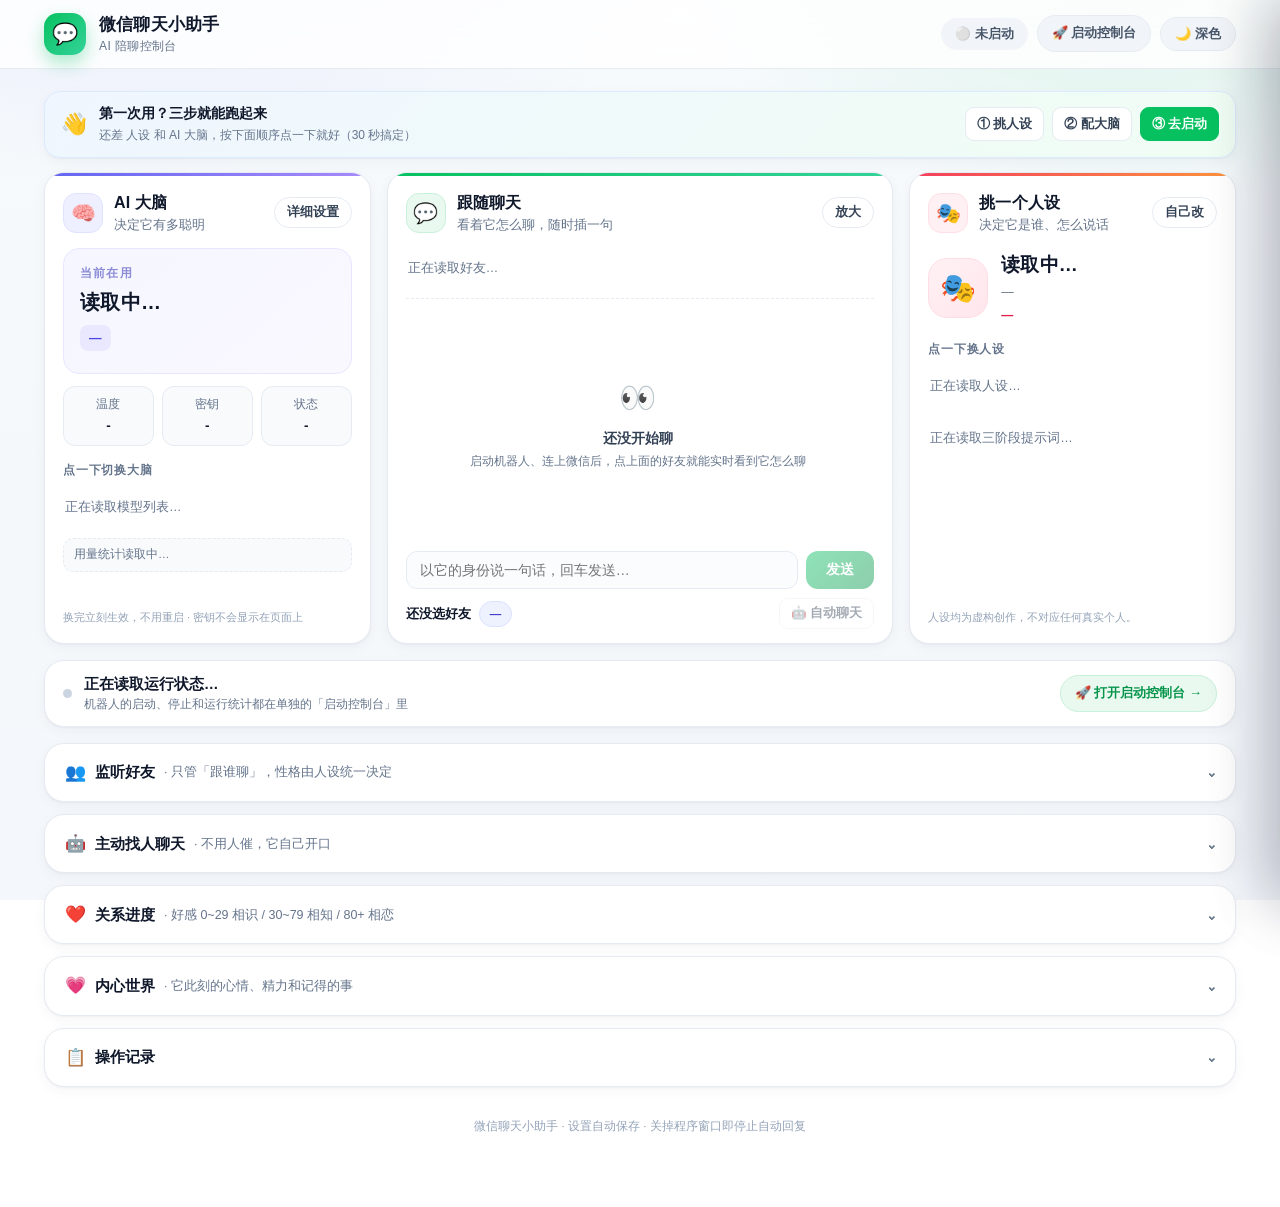
==== commit 00c4bb2d: "feat(web): 启动/停止改为独立控制台，AI 大脑精简为云端+本地两个 - 新增 /run 启动控制台：大状态卡、启动/停止、运行统计、运行开关、最近活动 - 配置页只保留一张状态入口条，启动" ====
--- a/templates/index.html
+++ b/templates/index.html
@@ -20,7 +20,7 @@
     </div>
     <div class="topbar-right">
       <span class="bot-pill off" id="botStatePill">⚪ 未启动</span>
-      <button class="btn-easy" id="btnEasyMode" onclick="easyMode()" title="人设和大脑弄好后，点一下全自动启动">🤖 傻瓜模式</button>
+      <a class="theme-btn nav-btn" href="/run" title="启动 / 停止机器人">🚀 启动控制台</a>
       <button class="theme-btn" id="themeToggle" title="切换浅色 / 深色">🌙 深色</button>
     </div>
   </div>
@@ -38,7 +38,7 @@
     <div class="fr-actions">
       <button class="btn-mini" onclick="openDrawer('persona')">① 挑人设</button>
       <button class="btn-mini" onclick="openDrawer('brain')">② 配大脑</button>
-      <button class="btn-mini primary" onclick="startBot()">③ 启动</button>
+      <a class="btn-mini primary" href="/run">③ 去启动</a>
     </div>
   </div>
 
@@ -159,43 +159,15 @@
     </article>
   </section>
 
-  <!-- ================= 运行状态 ================= -->
-  <section class="runner">
-    <div class="runner-main">
-      <div class="runner-state">
-        <div class="runner-title">
-          <span class="dot" id="runDot"></span>
-          <b id="runStatus">正在读取运行状态…</b>
-        </div>
-        <div class="runner-sub" id="runSub">微信连接状态会显示在这里</div>
-      </div>
-      <div class="runner-actions">
-        <button class="btn-primary" id="btnBotStart" onclick="startBot()">🚀 启动</button>
-        <button class="btn-ghost" id="btnBotStop" onclick="stopBot()">⏹ 停止</button>
-      </div>
-    </div>
-    <div class="stat-grid">
-      <div class="stat"><b id="stMsg">-</b><span>收到消息</span></div>
-      <div class="stat"><b id="stReply">-</b><span>自动回复</span></div>
-      <div class="stat"><b id="stMem">-</b><span>存档轮数</span></div>
-      <div class="stat"><b id="stQueue">-</b><span>排队中</span></div>
-    </div>
-    <details class="inner">
-      <summary>运行开关（保持默认即可）</summary>
-      <div class="switch-list">
-        <label class="switch-card" id="swAutoStart"><input type="checkbox" id="rtAutoStart" onchange="saveRuntime()"><span class="sw-txt"><b>开机自动启动</b><small>程序一运行就自己连微信开始工作</small></span></label>
-        <label class="switch-card" id="swAutoReply"><input type="checkbox" id="rtAutoReply" onchange="saveRuntime()"><span class="sw-txt"><b>收到消息自动回复</b><small>有人发微信来，它自己想回复并发送</small></span></label>
-        <label class="switch-card" id="swAutoMemory"><input type="checkbox" id="rtAutoMemory" onchange="saveRuntime()"><span class="sw-txt"><b>聊天记录自动存档</b><small>每句话都记下来，越聊越懂对方</small></span></label>
-        <label class="switch-card" id="swAutoReconnect"><input type="checkbox" id="rtAutoReconnect" onchange="saveRuntime()"><span class="sw-txt"><b>微信掉线自动重连</b><small>网络闪断自己恢复，不用人守着</small></span></label>
-      </div>
-      <div class="action-row">
-        <span class="muted-sm">连不上微信时，最多重试</span>
-        <input type="number" id="rtRetry" min="1" max="20" value="3" class="num-input" onchange="saveRuntime()">
-        <span class="muted-sm">次</span>
-        <button class="btn-ghost" onclick="saveRuntime(true)">💾 保存运行设置</button>
-      </div>
-    </details>
-  </section>
+  <!-- ================= 启动 / 停止入口（启动控制在单独页面） ================= -->
+  <a class="run-banner" id="runBanner" href="/run">
+    <span class="dot" id="runDot"></span>
+    <span class="rb-text">
+      <b id="runStatus">正在读取运行状态…</b>
+      <span id="runSub">机器人的启动、停止和运行统计都在单独的「启动控制台」里</span>
+    </span>
+    <span class="rb-cta">🚀 打开启动控制台 →</span>
+  </a>
 
   <!-- ================= 监听好友 ================= -->
   <details class="section">
--- a/static/css/style.css
+++ b/static/css/style.css
@@ -582,6 +582,85 @@
 }
 .toast.show{opacity:1;transform:translate(-50%,0)}
 
+/* =============================================================================
+   启动 / 停止（单独页面）
+   ============================================================================= */
+a.btn-mini{display:inline-flex;align-items:center;justify-content:center;text-decoration:none}
+.nav-btn{text-decoration:none;display:inline-flex;align-items:center;gap:5px}
+
+/* 首页上的入口条 */
+.run-banner{
+  display:flex;align-items:center;gap:12px;
+  background:var(--card);border:1px solid var(--line);border-radius:var(--radius);
+  padding:13px 18px;margin-bottom:16px;text-decoration:none;color:inherit;
+  box-shadow:var(--shadow-sm);
+  transition:border-color .15s ease,box-shadow .15s ease,transform .12s ease;
+}
+.run-banner:hover{border-color:var(--brand);box-shadow:var(--shadow-md);transform:translateY(-1px)}
+.run-banner .rb-text{flex:1;min-width:0;display:flex;flex-direction:column;line-height:1.45}
+.run-banner .rb-text b{font-size:14.5px;font-weight:800}
+.run-banner .rb-text span{font-size:12px;color:var(--muted);overflow:hidden;text-overflow:ellipsis;white-space:nowrap}
+.run-banner .rb-cta{
+  flex:none;font-size:13px;font-weight:800;color:var(--brand-dark);
+  background:var(--brand-soft);border:1px solid #c9f0da;border-radius:999px;
+  padding:7px 14px;white-space:nowrap;
+}
+
+/* 页面主体 */
+.run-container{max-width:1080px}
+.run-hero{
+  display:grid;grid-template-columns:minmax(0,1fr) 330px;gap:22px;align-items:center;
+  background:linear-gradient(135deg,#f0fdf4 0%,#eff6ff 100%);
+  border:1px solid #d7f0e2;border-radius:24px;padding:26px 28px;margin-bottom:16px;
+  box-shadow:var(--shadow-sm);
+}
+.run-hero-label{font-size:11.5px;font-weight:800;letter-spacing:1.2px;color:#0c6b3a;text-transform:uppercase}
+.run-hero-status{display:flex;align-items:center;gap:10px;margin-top:6px}
+.run-hero-status b{font-size:27px;font-weight:800;letter-spacing:.5px;line-height:1.2}
+.run-hero-sub{font-size:13px;color:var(--muted);margin-top:6px;line-height:1.6}
+.run-facts{display:grid;grid-template-columns:repeat(5,minmax(0,1fr));gap:9px;margin-top:18px}
+.run-fact{background:rgba(255,255,255,.72);border:1px solid rgba(15,23,42,.06);border-radius:13px;padding:9px 10px;text-align:center;min-width:0}
+.run-fact b{display:block;font-size:16px;font-weight:800;line-height:1.3;white-space:nowrap;overflow:hidden;text-overflow:ellipsis}
+.run-fact span{font-size:11px;color:var(--muted)}
+.run-hero-right{display:flex;flex-direction:column;gap:10px}
+
+.btn-run{
+  display:grid;grid-template-columns:auto minmax(0,1fr);grid-template-rows:auto auto;
+  column-gap:11px;align-items:center;text-align:left;border:none;border-radius:16px;
+  padding:13px 16px;cursor:pointer;color:#fff;
+  transition:transform .12s,box-shadow .12s,opacity .15s;
+}
+.btn-run span{grid-row:1 / span 2;font-size:22px;line-height:1}
+.btn-run b{font-size:16.5px;font-weight:800;line-height:1.25}
+.btn-run small{font-size:11.5px;opacity:.85;line-height:1.3}
+.btn-run.start{background:linear-gradient(135deg,#07C160,#05944a);box-shadow:0 10px 24px rgba(7,193,96,.30)}
+.btn-run.stop{background:linear-gradient(135deg,#f87171,#dc2626);box-shadow:0 8px 20px rgba(220,38,38,.22)}
+.btn-run:hover:not(:disabled){transform:translateY(-1px)}
+.btn-run:disabled{opacity:.45;cursor:not-allowed;transform:none;box-shadow:none}
+.btn-easy.full{width:100%;text-align:center}
+.run-tip{font-size:11.5px;color:var(--muted);line-height:1.55;text-align:center}
+
+.run-grid{display:grid;grid-template-columns:minmax(0,1fr) minmax(0,1fr);gap:16px;margin-bottom:16px}
+.run-card{padding:18px 20px}
+.run-card-title{font-size:15px;font-weight:800;display:flex;align-items:baseline;gap:8px;margin-bottom:13px}
+.run-card-title small{font-size:11.5px;font-weight:500;color:var(--muted)}
+
+.rc-item{
+  display:flex;align-items:center;gap:12px;padding:11px 13px;
+  border:1px solid var(--line);border-radius:14px;background:var(--soft);color:inherit;
+  text-decoration:none;margin-bottom:9px;transition:all .15s ease;
+}
+.rc-item:last-child{margin-bottom:0}
+.rc-item:hover{border-color:var(--brand);background:var(--brand-soft)}
+.rc-ico{font-size:20px;flex:none}
+.rc-body{flex:1;min-width:0}
+.rc-body b{display:block;font-size:13.5px;font-weight:800;overflow:hidden;text-overflow:ellipsis;white-space:nowrap}
+.rc-body small{font-size:11.5px;color:var(--muted)}
+.rc-arrow{color:var(--muted);font-weight:800}
+.switch-list.compact{gap:8px;margin-top:0}
+.run-page .num-input{width:80px;flex:none}
+.run-page .log-box{max-height:260px;min-height:110px}
+
 ::-webkit-scrollbar{width:9px;height:9px}
 ::-webkit-scrollbar-thumb{background:#cbd5e1;border-radius:99px;border:2px solid transparent;background-clip:content-box}
 ::-webkit-scrollbar-track{background:transparent}
--- a/static/css/theme.css
+++ b/static/css/theme.css
@@ -107,6 +107,16 @@
 }
 html[data-theme="dark"] .brain-usage{background:var(--soft);border-color:var(--line);color:var(--muted)}
 html[data-theme="dark"] .brain-usage.warn{background:#2a2016;border-color:#7c4a12;color:#f5c98a}
+html[data-theme="dark"] .run-banner{background:var(--card);border-color:var(--line)}
+html[data-theme="dark"] .run-banner .rb-cta{background:#0f2f22;border-color:#1d5a3d;color:#7fe3ae}
+html[data-theme="dark"] .run-hero{
+  background:linear-gradient(135deg,#0f2a1e 0%,#151d33 100%);
+  border-color:#2a3550;
+}
+html[data-theme="dark"] .run-hero-label{color:#7fe3ae}
+html[data-theme="dark"] .run-fact{background:rgba(23,29,41,.72);border-color:#28313f}
+html[data-theme="dark"] .rc-item{background:var(--soft);border-color:var(--line)}
+html[data-theme="dark"] .rc-item:hover{background:#12241c;border-color:#1d5a3d}
 
 /* ---------------- 顶栏小按钮 ---------------- */
 .theme-btn{
@@ -137,6 +147,11 @@
   .panel-chat{grid-column:1 / -1;order:-1}
   .panel-chat .chat-stream{max-height:300px}
 }
+@media(max-width:900px){
+  .run-hero{grid-template-columns:minmax(0,1fr);gap:18px;padding:20px}
+  .run-grid{grid-template-columns:minmax(0,1fr)}
+  .run-facts{grid-template-columns:repeat(3,minmax(0,1fr))}
+}
 @media(max-width:760px){
   .container{padding:14px 12px 0}
   .topbar-inner{padding:10px 12px;flex-wrap:wrap}
@@ -159,4 +174,11 @@
   .msg{max-width:92%}
   .chat-target b{max-width:46vw}
   .chat-foot-actions{flex-wrap:wrap}
+  .run-hero-status b{font-size:23px}
+  .run-facts{grid-template-columns:repeat(2,minmax(0,1fr))}
+  .run-banner{padding:12px 14px;flex-wrap:wrap}
+  .run-banner .rb-text{flex-basis:calc(100% - 30px)}
+  .run-banner .rb-text span{white-space:normal}
+  .run-banner .rb-cta{width:100%;text-align:center}
+  .run-card{padding:15px 14px}
 }
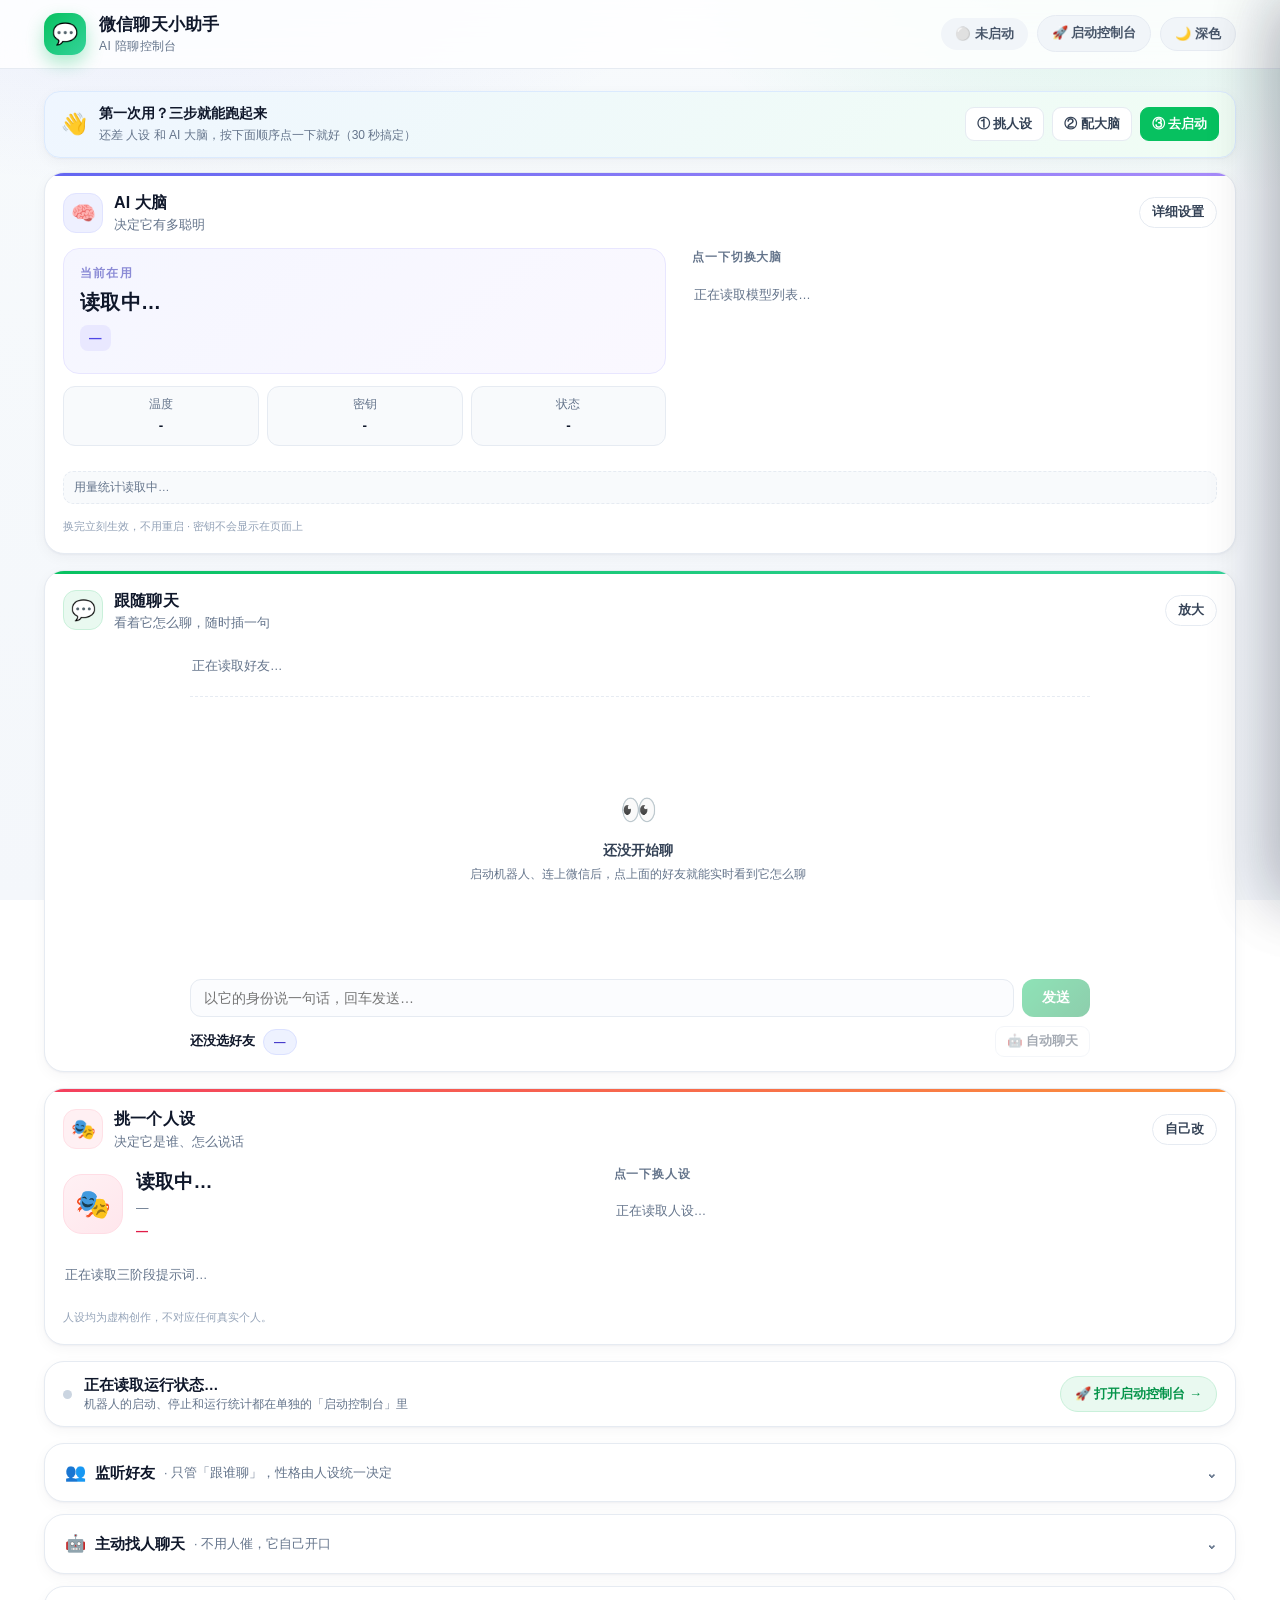
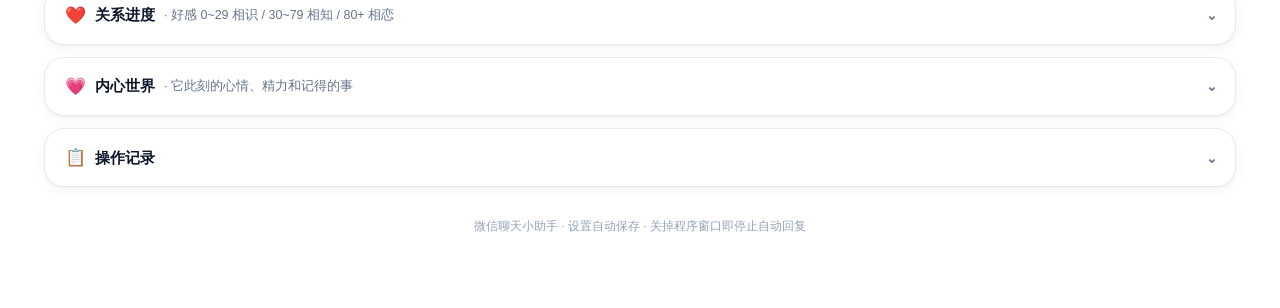
==== commit 6e075dac: "feat(web): 配置页三大面板改为从上到下依次排列 - AI 大脑 / 跟随聊天 / 挑一个人设 改为单列上下排列 - 大脑与人设面板内部改成左右两栏，避免全宽后内容被拉空 - 聊天区限制 90" ====
--- a/templates/index.html
+++ b/templates/index.html
@@ -55,20 +55,24 @@
         </div>
         <button class="panel-more" onclick="openDrawer('brain')">详细设置</button>
       </header>
-      <div class="panel-body">
-        <div class="brain-now">
-          <div class="brain-label">当前在用</div>
-          <div class="brain-name" id="brainName">读取中…</div>
-          <div class="brain-model" id="brainModel">—</div>
-        </div>
-        <div class="brain-meta">
-          <div class="meta-cell"><span>温度</span><b id="brainTemp">-</b></div>
-          <div class="meta-cell"><span>密钥</span><b id="brainKey">-</b></div>
-          <div class="meta-cell"><span>状态</span><b id="brainState">-</b></div>
-        </div>
-        <div class="brain-list-label">点一下切换大脑</div>
-        <div class="brain-list" id="brainQuickList">
-          <div class="empty-mini">正在读取模型列表…</div>
+      <div class="panel-body brain-body">
+        <div class="brain-main">
+          <div class="brain-now">
+            <div class="brain-label">当前在用</div>
+            <div class="brain-name" id="brainName">读取中…</div>
+            <div class="brain-model" id="brainModel">—</div>
+          </div>
+          <div class="brain-meta">
+            <div class="meta-cell"><span>温度</span><b id="brainTemp">-</b></div>
+            <div class="meta-cell"><span>密钥</span><b id="brainKey">-</b></div>
+            <div class="meta-cell"><span>状态</span><b id="brainState">-</b></div>
+          </div>
+        </div>
+        <div class="brain-side">
+          <div class="brain-list-label">点一下切换大脑</div>
+          <div class="brain-list" id="brainQuickList">
+            <div class="empty-mini">正在读取模型列表…</div>
+          </div>
         </div>
         <div class="brain-usage" id="brainUsage">用量统计读取中…</div>
         <div class="brain-foot" id="brainFoot">换完立刻生效，不用重启 · 密钥不会显示在页面上</div>
@@ -138,23 +142,27 @@
         </div>
         <button class="panel-more" onclick="openDrawer('persona')">自己改</button>
       </header>
-      <div class="panel-body">
-        <div class="persona-now">
-          <div class="persona-avatar" id="personaEmoji">🎭</div>
-          <div class="persona-info">
-            <div class="persona-name" id="personaName">读取中…</div>
-            <div class="persona-identity" id="personaIdentity">—</div>
-            <div class="persona-tag" id="personaTag">—</div>
-          </div>
-        </div>
-        <div class="persona-list-label">点一下换人设</div>
-        <div class="persona-chips" id="personaChips">
-          <div class="empty-mini">正在读取人设…</div>
-        </div>
-        <div class="persona-stage" id="personaStage">
-          <div class="empty-mini">正在读取三阶段提示词…</div>
-        </div>
-        <div class="persona-note">人设均为虚构创作，不对应任何真实个人。</div>
+      <div class="panel-body persona-body">
+        <div class="persona-main">
+          <div class="persona-now">
+            <div class="persona-avatar" id="personaEmoji">🎭</div>
+            <div class="persona-info">
+              <div class="persona-name" id="personaName">读取中…</div>
+              <div class="persona-identity" id="personaIdentity">—</div>
+              <div class="persona-tag" id="personaTag">—</div>
+            </div>
+          </div>
+          <div class="persona-stage" id="personaStage">
+            <div class="empty-mini">正在读取三阶段提示词…</div>
+          </div>
+          <div class="persona-note">人设均为虚构创作，不对应任何真实个人。</div>
+        </div>
+        <div class="persona-side">
+          <div class="persona-list-label">点一下换人设</div>
+          <div class="persona-chips" id="personaChips">
+            <div class="empty-mini">正在读取人设…</div>
+          </div>
+        </div>
       </div>
     </article>
   </section>
--- a/static/css/style.css
+++ b/static/css/style.css
@@ -84,7 +84,7 @@
 /* ---------------- 三大面板 ---------------- */
 .deck{
   display:grid;
-  grid-template-columns:minmax(0,1fr) minmax(0,1.55fr) minmax(0,1fr);
+  grid-template-columns:minmax(0,1fr);
   gap:16px;
   align-items:stretch;
   margin-bottom:16px;
@@ -131,6 +131,15 @@
 
 .panel-body{padding:0 18px 18px;display:flex;flex-direction:column;flex:1;min-height:0;min-width:0}
 
+/* 上下排列时，大脑面板内部用左右两栏，避免拉得太空 */
+.brain-body{display:grid;grid-template-columns:minmax(0,1.15fr) minmax(0,1fr);gap:14px 26px;align-items:start}
+.brain-main{min-width:0}
+.brain-side{min-width:0}
+.brain-side .brain-list-label{margin-top:0}
+.brain-side .brain-list{max-height:170px}
+.brain-body .brain-usage{grid-column:1 / -1}
+.brain-body .brain-foot{grid-column:1 / -1;margin-top:0;padding-top:0}
+
 /* ---------------- AI 大脑面板 ---------------- */
 .brain-now{
   background:linear-gradient(140deg,#f5f6ff 0%,#faf8ff 100%);
@@ -200,8 +209,12 @@
 .chat-chip .cc-badge{font-size:10.5px;color:var(--muted);font-weight:700}
 
 .chat-stream{
-  flex:1;min-height:230px;max-height:320px;overflow-y:auto;min-width:0;
+  flex:1;min-height:260px;max-height:420px;overflow-y:auto;min-width:0;
   padding:4px 4px 8px 0;display:flex;flex-direction:column;gap:9px;
+}
+/* 全宽面板里让聊天区保持一个舒服的阅读宽度 */
+.chat-picker,.chat-stream,.chat-compose,.chat-foot,.chat-tools{
+  width:100%;max-width:900px;margin-left:auto;margin-right:auto;
 }
 .chat-empty{
   margin:auto;text-align:center;color:var(--muted);padding:20px 10px;
@@ -282,6 +295,18 @@
   content:"";position:fixed;inset:0;z-index:190;
   background:rgba(15,23,42,.42);backdrop-filter:blur(3px);
 }
+
+/* 上下排列时，人设面板内部用左右两栏 */
+.persona-body{display:grid;grid-template-columns:minmax(0,1fr) minmax(0,1.15fr);gap:14px 26px;align-items:start}
+.persona-main{min-width:0}
+.persona-side{min-width:0}
+.persona-side .persona-list-label{margin-top:0}
+.persona-body .persona-chips{
+  display:grid;grid-template-columns:repeat(2,minmax(0,1fr));
+  max-height:none;overflow:visible;
+}
+.persona-body .persona-stage{margin-top:14px}
+.persona-body .persona-note{margin-top:14px;padding-top:0}
 
 /* ---------------- 人设面板 ---------------- */
 .persona-now{display:flex;gap:13px;align-items:center;margin-top:2px}
--- a/static/css/theme.css
+++ b/static/css/theme.css
@@ -143,9 +143,8 @@
 
 /* ---------------- 响应式 ---------------- */
 @media(max-width:1080px){
-  .deck{grid-template-columns:minmax(0,1fr) minmax(0,1fr)}
-  .panel-chat{grid-column:1 / -1;order:-1}
-  .panel-chat .chat-stream{max-height:300px}
+  .brain-body,.persona-body{grid-template-columns:minmax(0,1fr)}
+  .brain-body .brain-usage,.brain-body .brain-foot{grid-column:auto}
 }
 @media(max-width:900px){
   .run-hero{grid-template-columns:minmax(0,1fr);gap:18px;padding:20px}
@@ -157,7 +156,9 @@
   .topbar-inner{padding:10px 12px;flex-wrap:wrap}
   .topbar-right{margin-left:0;width:100%;justify-content:flex-start;flex-wrap:wrap}
   .deck{grid-template-columns:minmax(0,1fr);gap:12px}
-  .panel-chat{order:-1}
+  .brain-body,.persona-body{grid-template-columns:minmax(0,1fr)}
+  .brain-body .brain-usage,.brain-body .brain-foot{grid-column:auto}
+  .persona-body .persona-chips{grid-template-columns:minmax(0,1fr)}
   .grid-2{grid-template-columns:1fr}
   .section-body{padding:0 14px 16px;padding-top:14px}
   .section > summary{padding:13px 14px;font-size:14px}
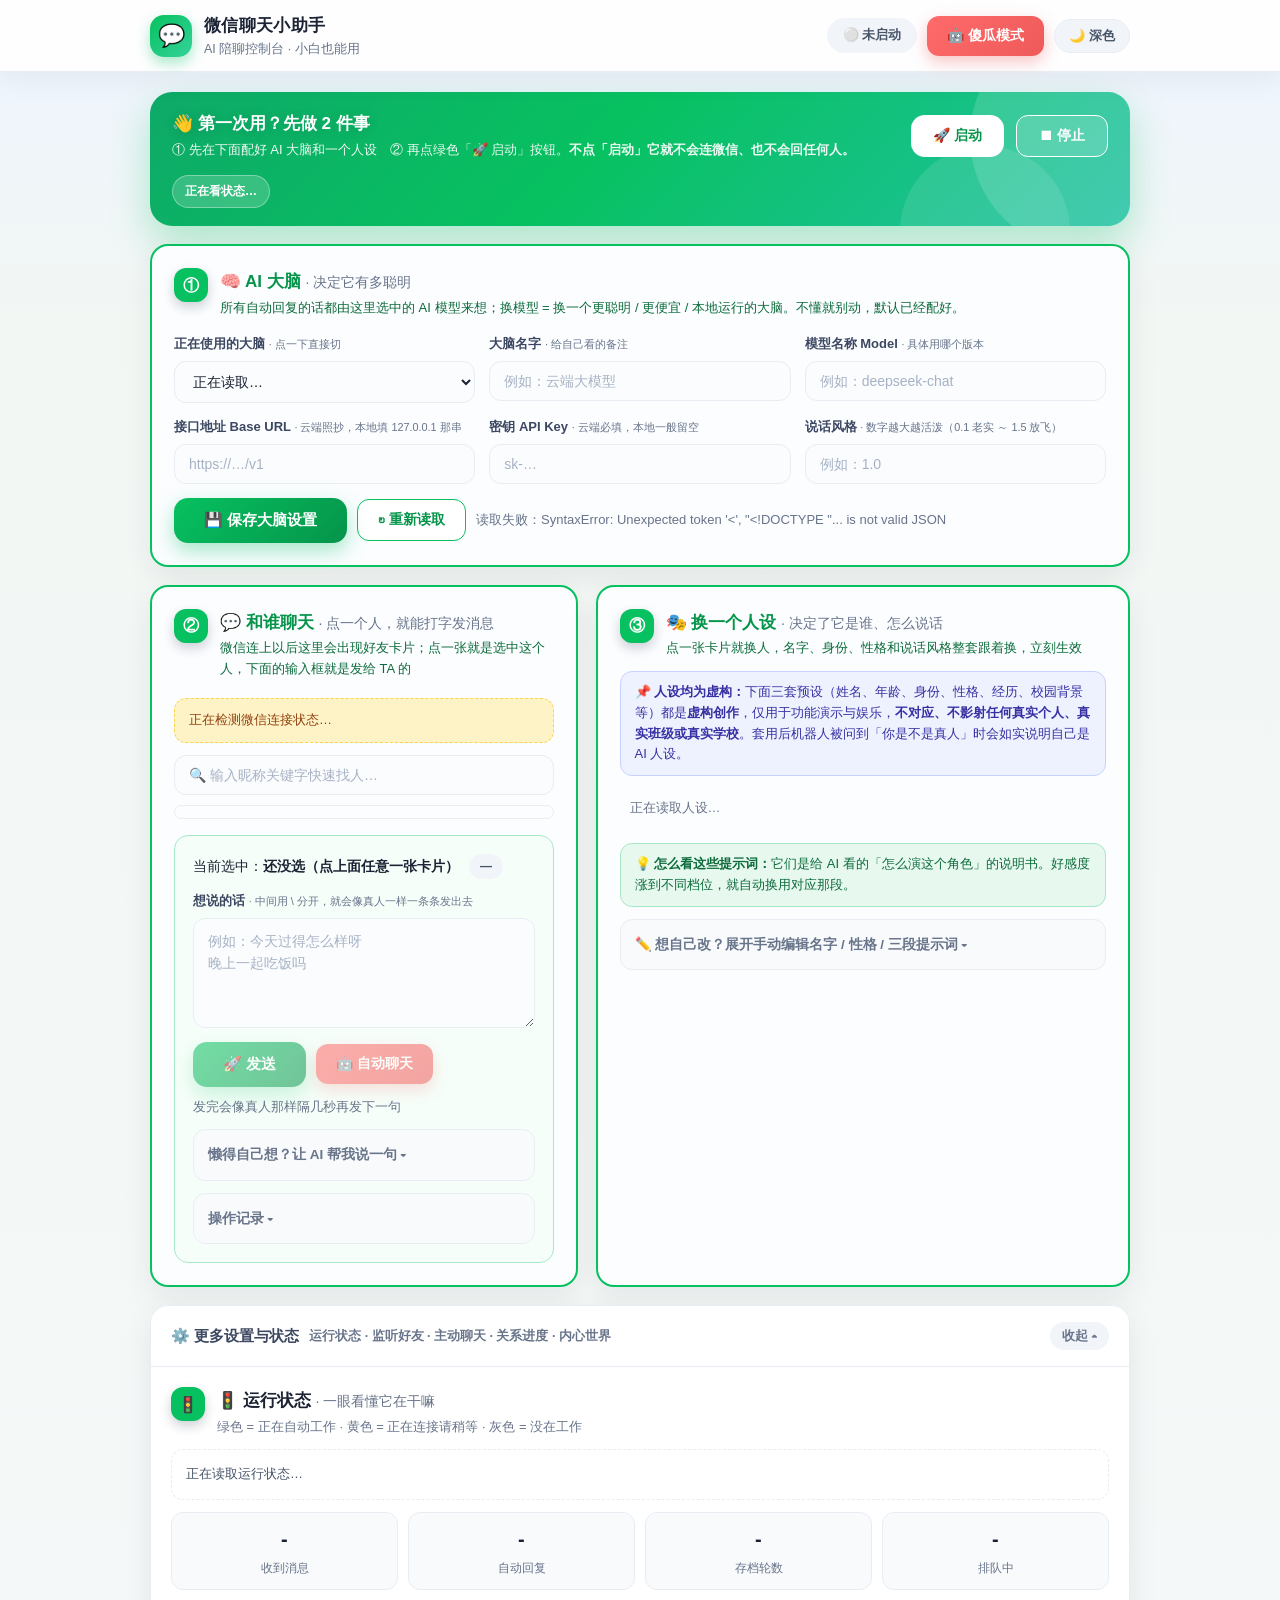
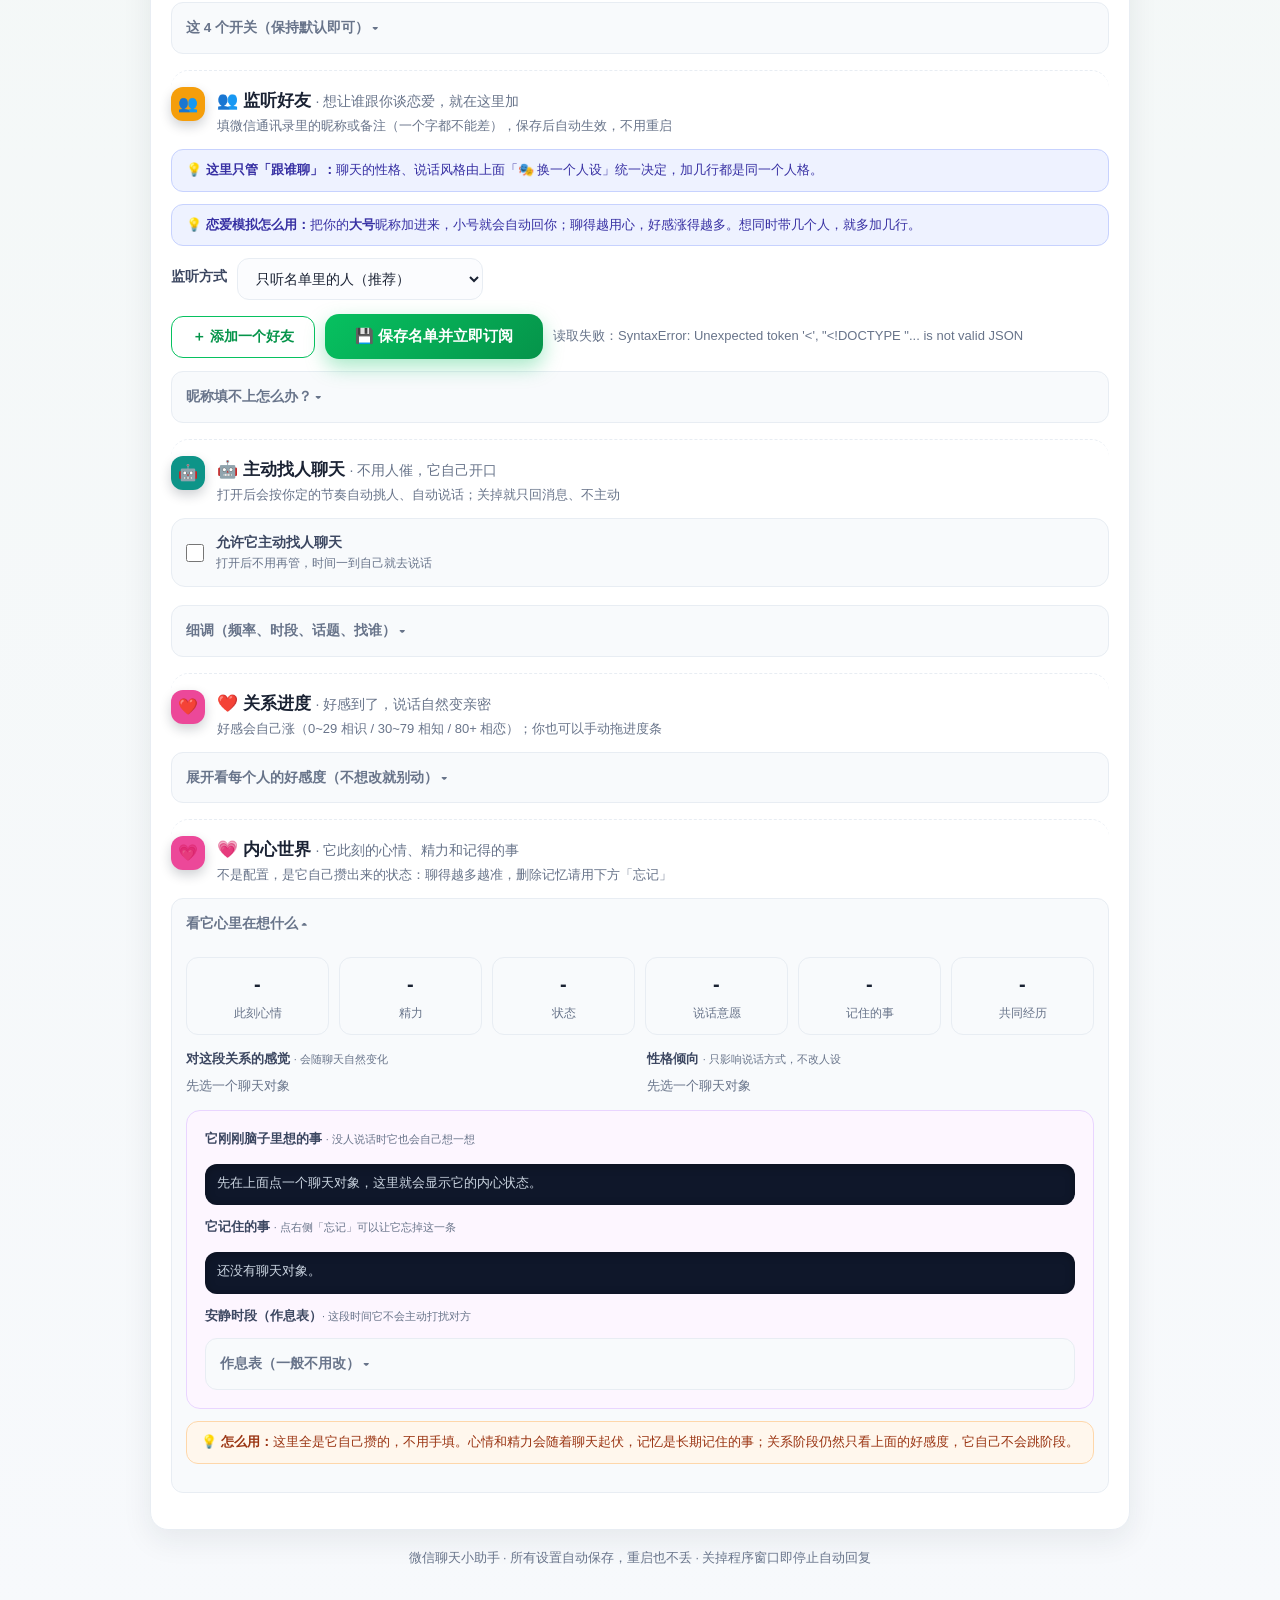
==== commit 6d5dc9de: "修复回弹环/好感度锁死/身份锚定，新增验收工具，密钥全面外置 - 回弹环：新增 _RECENT_SENT 内容比对过滤，拦截机器人自己消息的回弹，清理污染历史 - 好感度：修复 _AFF_COLD_W" ====
--- a/templates/index.html
+++ b/templates/index.html
@@ -11,347 +11,249 @@
 <body>
 
 <!-- ================= 顶栏 ================= -->
-<div class="topbar">
-  <div class="topbar-inner">
-    <div class="logo">💬</div>
-    <div class="brand">
-      <h1>微信聊天小助手</h1>
-      <p>AI 陪聊控制台</p>
-    </div>
-    <div class="topbar-right">
-      <span class="bot-pill off" id="botStatePill">⚪ 未启动</span>
-      <a class="theme-btn nav-btn" href="/run" title="启动 / 停止机器人">🚀 启动控制台</a>
-      <button class="theme-btn" id="themeToggle" title="切换浅色 / 深色">🌙 深色</button>
-    </div>
+<div class="topbar"><div class="topbar-inner">
+  <div class="logo">💬</div>
+  <div><h1>微信聊天小助手</h1><p>AI 陪聊控制台 · 小白也能用</p></div>
+  <div class="topbar-right">
+    <span class="bot-pill off" id="botStatePill">⚪ 未启动</span>
+    <button class="btn-easy" id="btnEasyMode" onclick="easyMode()" title="傻瓜模式：人设和 API 弄好后，点一下全自动启动，其他什么都不用管">🤖 傻瓜模式</button>
+    <button class="theme-btn" id="themeToggle" title="切换浅色/深色">🌙 深色</button>
   </div>
+</div></div>
+
+<div class="container">
+
+  <!-- ================= 引导条（压缩成一条） ================= -->
+  <div class="hero compact">
+    <div class="hero-text">
+      <h2>👋 第一次用？先做 2 件事</h2>
+      <p>① 先在下面配好 AI 大脑和一个人设　② 再点绿色「🚀 启动」按钮。<b>不点「启动」它就不会连微信、也不会回任何人。</b></p>
+    </div>
+    <div class="hero-actions">
+      <button class="btn-white" id="btnBotStart" onclick="startBot()">🚀 启动</button>
+      <button class="btn-ghost" id="btnBotStop" onclick="stopBot()" style="background:rgba(255,255,255,.15);color:#fff;border-color:#fff">⏹ 停止</button>
+    </div>
+    <div class="hero-steps"><span id="heroState">正在看状态…</span></div>
+  </div>
+
+  <!-- ================= 三大核心：最显眼的位置 ================= -->
+  <div id="coreCards">
+
+    <!-- ① AI 大脑 -->
+    <div class="card prominent-card core-brain">
+      <div class="card-head">
+        <div class="step-num">①</div>
+        <div>
+          <div class="card-title">🧠 AI 大脑 <small style="font-weight:500;color:var(--muted)">· 决定它有多聪明</small></div>
+          <div class="card-sub">所有自动回复的话都由这里选中的 AI 模型来想；换模型 = 换一个更聪明 / 更便宜 / 本地运行的大脑。不懂就别动，默认已经配好。</div>
+        </div>
+      </div>
+      <div class="grid-3" style="margin-top:16px">
+        <div><label>正在使用的大脑 <small>· 点一下直接切</small></label><select id="llmSelect" onchange="switchLLM()"><option value="">正在读取…</option></select></div>
+        <div><label>大脑名字 <small>· 给自己看的备注</small></label><input type="text" id="llmName" placeholder="例如：云端大模型"></div>
+        <div><label>模型名称 Model <small>· 具体用哪个版本</small></label><input type="text" id="llmModel" placeholder="例如：deepseek-chat"></div>
+        <div><label>接口地址 Base URL <small>· 云端照抄，本地填 127.0.0.1 那串</small></label><input type="text" id="llmBaseUrl" placeholder="https://…/v1"></div>
+        <div><label>密钥 API Key <small>· 云端必填，本地一般留空</small></label><input type="text" id="llmApiKey" placeholder="sk-…"><small id="llmKeyHint" style="display:none;color:#f0a500;margin-top:4px"></small></div>
+        <div><label>说话风格 <small>· 数字越大越活泼（0.1 老实 ～ 1.5 放飞）</small></label><input type="text" id="llmTemp" placeholder="例如：1.0"></div>
+      </div>
+      <div class="action-row"><button class="btn-primary" onclick="saveLLM()">💾 保存大脑设置</button><button class="btn-ghost" onclick="loadLLM()">↻ 重新读取</button><span id="llmStatus" style="font-size:13px;color:var(--muted)"></span></div>
+    </div>
+
+    <!-- ② 和谁聊天 -->
+    <div class="card prominent-card core-chat">
+      <div class="card-head">
+        <div class="step-num">②</div>
+        <div>
+          <div class="card-title">💬 和谁聊天 <small style="font-weight:500;color:var(--muted)">· 点一个人，就能打字发消息</small></div>
+          <div class="card-sub">微信连上以后这里会出现好友卡片；点一张就是选中这个人，下面的输入框就是发给 TA 的</div>
+        </div>
+      </div>
+      <div class="wx-status offline" id="wxStatus">正在检测微信连接状态…</div>
+      <input type="text" class="search-box" id="contactSearch" placeholder="🔍 输入昵称关键字快速找人…" oninput="renderContacts(contactsData)">
+      <div class="contact-grid" id="contactGrid"></div>
+      <div class="target-panel">
+        <div class="target-head"><span>当前选中：<b id="targetName">还没选（点上面任意一张卡片）</b></span><span class="stage-pill pill-1" id="targetStage">—</span><span id="targetMeta" style="font-size:13px;color:var(--muted)"></span></div>
+        <div id="listenWarn" style="display:none"></div>
+        <label>想说的话 <small>· 中间用 \ 分开，就会像真人一样一条条发出去</small></label>
+        <textarea id="messageInput" placeholder="例如：今天过得怎么样呀&#10;晚上一起吃饭吗"></textarea>
+        <div class="action-row">
+          <button class="btn-primary" id="btnSend" onclick="sendSelectedMessage()" disabled>🚀 发送</button>
+          <button class="btn-easy" id="btnAutoChat" onclick="toggleAutoChatWith()" disabled title="点一下，让 AI 持续主动陪 TA 聊天">🤖 自动聊天</button>
+          <span style="font-size:13px;color:var(--muted)">发完会像真人那样隔几秒再发下一句</span>
+        </div>
+        <details class="inner"><summary>懒得自己想？让 AI 帮我说一句</summary><div>
+          <input type="text" id="topicInput" placeholder="想聊什么（可留空，例如：问问 TA 周末安排）">
+          <div class="action-row">
+            <button class="btn-ghost" id="btnGen" onclick="aiOutreach(false)" disabled>✍️ 帮我写</button>
+            <button class="btn-primary" id="btnGenSend" onclick="aiOutreach(true)" disabled>💌 写完直接发</button>
+          </div>
+          <div class="switch-row"><label><input type="checkbox" id="humanlikeChk" checked> 像真人一样停顿一下再发（推荐）</label><label><input type="checkbox" id="affectionChk"> 这次聊完好感 +1</label></div>
+        </div></details>
+        <details class="inner"><summary>操作记录</summary><div>
+          <div class="log-box" id="logBox">暂无操作记录。</div>
+        </div></details>
+      </div>
+    </div>
+
+    <!-- ③ 换一个人设 -->
+    <div class="card prominent-card core-persona">
+      <div class="card-head">
+        <div class="step-num">③</div>
+        <div>
+          <div class="card-title">🎭 换一个人设 <small style="font-weight:500;color:var(--muted)">· 决定了它是谁、怎么说话</small></div>
+          <div class="card-sub">点一张卡片就换人，名字、身份、性格和说话风格整套跟着换，立刻生效</div>
+        </div>
+      </div>
+      <div class="tip blue" style="margin-bottom:12px">📌 <b>人设均为虚构：</b>下面三套预设（姓名、年龄、身份、性格、经历、校园背景等）都是<b>虚构创作</b>，仅用于功能演示与娱乐，<b>不对应、不影射任何真实个人、真实班级或真实学校</b>。套用后机器人被问到「你是不是真人」时会如实说明自己是 AI 人设。</div>
+      <div class="preset-grid" id="presetGrid"><div style="color:var(--muted);font-size:13px;padding:10px">正在读取人设…</div></div>
+      <div class="tip green" style="margin-top:14px">💡 <b>怎么看这些提示词：</b>它们是给 AI 看的「怎么演这个角色」的说明书。好感度涨到不同档位，就自动换用对应那段。</div>
+      <div id="promptView"></div>
+      <details class="inner"><summary>✏️ 想自己改？展开手动编辑名字 / 性格 / 三段提示词</summary><div>
+        <div class="form-split" style="margin-top:4px">✏️ 改成你想要的</div>
+        <div class="grid-2">
+          <div><label>它叫什么名字</label><input type="text" id="botName" placeholder="例如：小夏"></div>
+          <div><label>它是什么身份</label><input type="text" id="botIdentity" placeholder="例如：在校大学生"></div>
+          <div><label>年龄</label><input type="text" id="botAge" placeholder="例如：21岁"></div>
+          <div><label>性别</label><input type="text" id="botGender" placeholder="例如：女"></div>
+        </div>
+        <div style="margin-top:12px"><label>性格一句话 <small>· 写成「温柔开朗，有点小幽默」这种大白话就行</small></label><textarea id="basePersonality" placeholder="例如：温柔开朗，有点小幽默，喜欢分享日常…"></textarea></div>
+        <div style="text-align:right;margin-top:16px"><button class="btn-primary" onclick="saveAllSettings()">💾 保存人设，立刻生效</button></div>
+        <div class="form-split">想改它的说话风格？三段话（可选）</div>
+        <div class="tip">💡 <b>说明：</b>好感 0~29 用第一段，30~79 用第二段，80 分以上用第三段。不用改也完全能用。</div>
+        <div class="stage-card stage-1"><div class="stage-header"><div class="stage-name">🌱 刚认识（客气阶段）</div><div class="stage-threshold">好感 0~29 分自动用这段</div></div>
+          <label>这个阶段它是什么感觉</label><input type="text" id="stageDesc1" style="margin-bottom:10px">
+          <label>怎么说话（直接改这段话就行）</label><textarea id="stagePrompt1" style="min-height:85px"></textarea></div>
+        <div class="stage-card stage-2"><div class="stage-header"><div class="stage-name">🍃 熟了（无话不谈）</div><div class="stage-threshold">好感 30~79 分自动用这段</div></div>
+          <label>这个阶段它是什么感觉</label><input type="text" id="stageDesc2" style="margin-bottom:10px">
+          <label>怎么说话（直接改这段话就行）</label><textarea id="stagePrompt2" style="min-height:85px"></textarea></div>
+        <div class="stage-card stage-3"><div class="stage-header"><div class="stage-name">❤️ 亲密（心动阶段）</div><div class="stage-threshold">好感 80 分以上自动用这段</div></div>
+          <label>这个阶段它是什么感觉</label><input type="text" id="stageDesc3" style="margin-bottom:10px">
+          <label>怎么说话（直接改这段话就行）</label><textarea id="stagePrompt3" style="min-height:85px"></textarea></div>
+        <div style="text-align:right;margin-top:16px"><button class="btn-primary" onclick="saveAllSettings()">💾 保存人设，立刻生效</button></div>
+      </div></details>
+    </div>
+
+  </div><!-- /#coreCards -->
+
+  <!-- ================= 其余原有设置：折叠在下面 ================= -->
+  <details class="fold" open>
+    <summary>⚙️ 更多设置与状态 <small style="font-weight:600;color:var(--muted);font-size:12.5px">运行状态 · 监听好友 · 主动聊天 · 关系进度 · 内心世界</small></summary>
+    <div class="fold-body">
+
+      <div class="card">
+        <div class="card-head"><div class="step-num green">🚦</div><div><div class="card-title">🚦 运行状态 <small style="font-weight:500;color:var(--muted)">· 一眼看懂它在干嘛</small></div><div class="card-sub">绿色 = 正在自动工作 · 黄色 = 正在连接请稍等 · 灰色 = 没在工作</div></div></div>
+        <div class="bot-status" id="botStatus">正在读取运行状态…</div>
+        <div class="stat-grid">
+          <div class="stat"><b id="stMsg">-</b><span>收到消息</span></div>
+          <div class="stat"><b id="stReply">-</b><span>自动回复</span></div>
+          <div class="stat"><b id="stMem">-</b><span>存档轮数</span></div>
+          <div class="stat"><b id="stQueue">-</b><span>排队中</span></div>
+        </div>
+        <details class="inner"><summary>这 4 个开关（保持默认即可）</summary><div>
+          <div class="switch-list">
+            <label class="switch-card" id="swAutoStart"><input type="checkbox" id="rtAutoStart" onchange="saveRuntime()"><span class="sw-txt"><b>开机自动启动（可选）</b><small>默认关闭：每次都要自己点「启动」。打开后程序一运行就自己连微信、开始回消息</small></span></label>
+            <label class="switch-card" id="swAutoReply"><input type="checkbox" id="rtAutoReply" onchange="saveRuntime()"><span class="sw-txt"><b>收到消息自动回复</b><small>有人发微信来，小助手自己想回复并发送</small></span></label>
+            <label class="switch-card" id="swAutoMemory"><input type="checkbox" id="rtAutoMemory" onchange="saveRuntime()"><span class="sw-txt"><b>聊天记录自动存档</b><small>每句话都记下来，越聊越懂对方</small></span></label>
+            <label class="switch-card" id="swAutoReconnect"><input type="checkbox" id="rtAutoReconnect" onchange="saveRuntime()"><span class="sw-txt"><b>微信掉线自动重连</b><small>网络闪断自己恢复，不用人守着</small></span></label>
+          </div>
+          <div class="action-row"><span style="font-size:13px;color:var(--muted)">连不上微信时，最多重试</span><input type="number" id="rtRetry" min="1" max="20" value="3" style="width:80px" onchange="saveRuntime()"><span style="font-size:13px;color:var(--muted)">次</span><button class="btn-ghost" onclick="saveRuntime(true)">💾 保存运行设置</button></div>
+        </div></details>
+      </div>
+
+      <div class="card">
+        <div class="card-head"><div class="step-num amber">👥</div><div><div class="card-title">👥 监听好友 <small style="font-weight:500;color:var(--muted)">· 想让谁跟你谈恋爱，就在这里加</small></div><div class="card-sub">填微信通讯录里的昵称或备注（一个字都不能差），保存后自动生效，不用重启</div></div></div>
+        <div class="tip blue">💡 <b>这里只管「跟谁聊」：</b>聊天的性格、说话风格由上面「🎭 换一个人设」统一决定，加几行都是同一个人格。</div>
+        <div class="tip blue">💡 <b>恋爱模拟怎么用：</b>把你的<b>大号</b>昵称加进来，小号就会自动回你；聊得越用心，好感涨得越多。想同时带几个人，就多加几行。</div>
+        <div class="action-row" style="margin:12px 0">
+          <label style="font-size:14px">监听方式</label>
+          <select id="listenMode" style="width:auto"><option value="whitelist">只听名单里的人（推荐）</option><option value="all_private">所有私聊都回（陌生人也会回）</option></select>
+        </div>
+        <div id="listenRows"></div>
+        <div class="action-row">
+          <button class="btn-ghost" onclick="addListenRow('')">＋ 添加一个好友</button>
+          <button class="btn-primary" onclick="saveListenList()">💾 保存名单并立即订阅</button>
+          <span id="listenStatus" style="font-size:13px;color:var(--muted)"></span>
+        </div>
+        <details class="inner" style="margin-top:12px"><summary>昵称填不上怎么办？</summary><div>
+          昵称必须和<b>微信通讯录里显示的「昵称」或「备注」完全一致</b>，差一个字都订阅不上。保存后如果显示「没听上」，说明名字对不上 —— 打开电脑微信的通讯录，把那个人的昵称/备注原样抄下来再改一次。</div></details>
+      </div>
+
+      <div class="card">
+        <div class="card-head"><div class="step-num teal">🤖</div><div><div class="card-title">🤖 主动找人聊天 <small style="font-weight:500;color:var(--muted)">· 不用人催，它自己开口</small></div><div class="card-sub">打开后会按你定的节奏自动挑人、自动说话；关掉就只回消息、不主动</div></div></div>
+        <div class="switch-list">
+          <label class="switch-card" id="swAutoChat"><input type="checkbox" id="autoEnabled" onchange="onAutoEnabledChange()"><span class="sw-txt"><b>允许它主动找人聊天</b><small>打开后不用再管，时间一到自己就去说话</small></span></label>
+        </div>
+        <details class="inner"><summary>细调（频率、时段、话题、找谁）</summary><div>
+          <div class="grid-2" style="margin-top:12px">
+            <div><label>每隔多少分钟主动说一次话</label><input type="number" id="autoInterval" min="1" max="1440" value="60"></div>
+            <div><label>每天最多主动说几句 <small>· 防打扰上限</small></label><input type="number" id="autoMax" min="1" max="200" value="20"></div>
+            <div><label>只在几点之后活跃 <small>· 0-23，别半夜打扰人</small></label><input type="number" id="autoStart" min="0" max="23" value="9"></div>
+            <div><label>到几点就休息 <small>· 0-24</small></label><input type="number" id="autoEnd" min="0" max="24" value="23"></div>
+          </div>
+          <div class="switch-row"><label><input type="checkbox" id="autoJitter" checked> 时间前后随机浮动一点（更像真人）</label><label><input type="checkbox" id="autoAffection" checked> 主动聊天也涨好感</label></div>
+          <label class="auto-note">它可以聊哪些话题（每行写一个，留空就让 AI 自由发挥）</label>
+          <textarea id="autoTopics" style="min-height:70px" placeholder="分享今天发生的小事&#10;问候对方吃了什么&#10;约对方周末一起做件事"></textarea>
+          <label class="auto-note">主动找谁聊（点一下选中 / 取消；也可以在上面的好友卡片里点 🤖 切换）</label>
+          <div class="target-chips" id="autoTargetChips"></div>
+          <div class="auto-status" id="autoStatus">正在读取主动聊天状态…</div>
+          <div class="action-row"><button class="btn-primary" onclick="saveAutoChat()">💾 保存主动聊天设置</button><button class="btn-ghost" id="btnAutoNow" onclick="autoChatNow()">▶️ 现在就说一句试试</button></div>
+        </div></details>
+      </div>
+
+      <div class="card">
+        <div class="card-head"><div class="step-num pink">❤️</div><div><div class="card-title">❤️ 关系进度 <small style="font-weight:500;color:var(--muted)">· 好感到了，说话自然变亲密</small></div><div class="card-sub">好感会自己涨（0~29 相识 / 30~79 相知 / 80+ 相恋）；你也可以手动拖进度条</div></div></div>
+        <details class="inner"><summary>展开看每个人的好感度（不想改就别动）</summary><div>
+          <div id="usersContainer"></div>
+        </div></details>
+      </div>
+
+      <div class="card">
+        <div class="card-head"><div class="step-num pink">💗</div><div><div class="card-title">💗 内心世界 <small style="font-weight:500;color:var(--muted)">· 它此刻的心情、精力和记得的事</small></div><div class="card-sub">不是配置，是它自己攒出来的状态：聊得越多越准，删除记忆请用下方「忘记」</div></div></div>
+        <details class="inner" open><summary>看它心里在想什么</summary><div>
+          <div class="stat-grid">
+            <div class="stat"><b id="mindMood">-</b><span>此刻心情</span></div>
+            <div class="stat"><b id="mindEnergy">-</b><span>精力</span></div>
+            <div class="stat"><b id="mindEnergyBar">-</b><span>状态</span></div>
+            <div class="stat"><b id="mindWilling">-</b><span>说话意愿</span></div>
+            <div class="stat"><b id="mindFact">-</b><span>记住的事</span></div>
+            <div class="stat"><b id="mindEpis">-</b><span>共同经历</span></div>
+          </div>
+          <div class="grid-2" style="margin-top:14px">
+            <div><label>对这段关系的感觉 <small>· 会随聊天自然变化</small></label><div id="mindRelBar" style="font-size:13px;color:var(--muted)">先选一个聊天对象</div></div>
+            <div><label>性格倾向 <small>· 只影响说话方式，不改人设</small></label><div id="mindPersona" style="font-size:13px;color:var(--muted)">先选一个聊天对象</div></div>
+          </div>
+          <div class="target-panel mind-panel" style="margin-top:14px">
+            <label>它刚刚脑子里想的事 <small>· 没人说话时它也会自己想一想</small></label>
+            <div class="log-box" id="mindThoughts" style="max-height:120px">正在读取…</div>
+            <label style="margin-top:12px">它记住的事 <small>· 点右侧「忘记」可以让它忘掉这一条</small></label>
+            <div class="log-box" id="mindMemory" style="max-height:150px">正在读取…</div>
+            <label style="margin-top:12px">安静时段（作息表）<small>· 这段时间它不会主动打扰对方</small></label>
+            <details class="inner"><summary>作息表（一般不用改）</summary><div>
+              <div class="grid-2">
+                <div><label>静默开始</label><input type="text" id="mindQs" placeholder="23:30"></div>
+                <div><label>静默结束</label><input type="text" id="mindQe" placeholder="07:30"></div>
+              </div>
+              <div class="action-row" style="margin-top:12px">
+                <button class="btn-ghost" onclick="mindReflect()">💭 让它现在想想</button>
+                <button class="btn-ghost" onclick="saveMindSchedule()">🕐 保存作息</button>
+                <button class="btn-ghost" onclick="mindForgetAll()">🗑 彻底忘掉这个人</button>
+                <span id="mindStatus" style="font-size:13px;color:var(--muted)"></span>
+              </div>
+            </div></details>
+          </div>
+          <div class="tip" style="margin-top:12px">💡 <b>怎么用：</b>这里全是它自己攒的，不用手填。心情和精力会随着聊天起伏，记忆是长期记住的事；关系阶段仍然只看上面的好感度，它自己不会跳阶段。</div>
+        </div></details>
+      </div>
+
+    </div>
+  </details>
+
+  <div class="footer-note">微信聊天小助手 · 所有设置自动保存，重启也不丢 · 关掉程序窗口即停止自动回复</div>
 </div>
 
-<div class="container">
-
-  <!-- ================= 第一次使用引导（配好人设和大脑后自动消失） ================= -->
-  <div class="firstrun" id="firstRun" hidden>
-    <span class="fr-ico">👋</span>
-    <div class="fr-text">
-      <b>第一次用？三步就能跑起来</b>
-      <span id="firstRunMsg">先挑一个人设，再配好 AI 大脑，最后点启动</span>
-    </div>
-    <div class="fr-actions">
-      <button class="btn-mini" onclick="openDrawer('persona')">① 挑人设</button>
-      <button class="btn-mini" onclick="openDrawer('brain')">② 配大脑</button>
-      <a class="btn-mini primary" href="/run">③ 去启动</a>
-    </div>
-  </div>
-
-  <!-- ================= 三大核心面板 ================= -->
-  <section class="deck">
-
-    <!-- ① AI 大脑 -->
-    <article class="panel panel-brain">
-      <header class="panel-head">
-        <span class="panel-icon">🧠</span>
-        <div class="panel-title">
-          <h2>AI 大脑</h2>
-          <p>决定它有多聪明</p>
-        </div>
-        <button class="panel-more" onclick="openDrawer('brain')">详细设置</button>
-      </header>
-      <div class="panel-body brain-body">
-        <div class="brain-main">
-          <div class="brain-now">
-            <div class="brain-label">当前在用</div>
-            <div class="brain-name" id="brainName">读取中…</div>
-            <div class="brain-model" id="brainModel">—</div>
-          </div>
-          <div class="brain-meta">
-            <div class="meta-cell"><span>温度</span><b id="brainTemp">-</b></div>
-            <div class="meta-cell"><span>密钥</span><b id="brainKey">-</b></div>
-            <div class="meta-cell"><span>状态</span><b id="brainState">-</b></div>
-          </div>
-        </div>
-        <div class="brain-side">
-          <div class="brain-list-label">点一下切换大脑</div>
-          <div class="brain-list" id="brainQuickList">
-            <div class="empty-mini">正在读取模型列表…</div>
-          </div>
-        </div>
-        <div class="brain-usage" id="brainUsage">用量统计读取中…</div>
-        <div class="brain-foot" id="brainFoot">换完立刻生效，不用重启 · 密钥不会显示在页面上</div>
-      </div>
-    </article>
-
-    <!-- ② 跟随聊天 -->
-    <article class="panel panel-chat" id="panelChat">
-      <header class="panel-head">
-        <span class="panel-icon">💬</span>
-        <div class="panel-title">
-          <h2>跟随聊天</h2>
-          <p>看着它怎么聊，随时插一句</p>
-        </div>
-        <button class="panel-more" id="btnChatExpand" onclick="toggleChatExpand()">放大</button>
-      </header>
-      <div class="panel-body chat-body">
-        <div class="chat-picker" id="chatPicker">
-          <div class="empty-mini">正在读取好友…</div>
-        </div>
-        <div class="chat-stream" id="chatStream">
-          <div class="chat-empty">
-            <div class="chat-empty-icon">👀</div>
-            <div class="chat-empty-title">还没开始聊</div>
-            <div class="chat-empty-sub">启动机器人、连上微信后，点上面的好友就能实时看到它怎么聊</div>
-          </div>
-        </div>
-        <div class="chat-compose">
-          <input type="text" id="messageInput" placeholder="以它的身份说一句话，回车发送…" onkeydown="if(event.key==='Enter')sendSelectedMessage()">
-          <button class="btn-send" id="btnSend" onclick="sendSelectedMessage()" disabled>发送</button>
-        </div>
-        <div class="chat-foot">
-          <div class="chat-target">
-            <b id="chatTarget">还没选好友</b>
-            <span class="stage-pill pill-1" id="chatStage">—</span>
-            <span id="chatMeta" class="chat-meta"></span>
-          </div>
-          <div class="chat-foot-actions">
-            <span class="chat-source" id="chatSource"></span>
-            <button class="btn-mini" id="btnAutoChat" onclick="toggleAutoChatWith()" disabled>🤖 自动聊天</button>
-          </div>
-        </div>
-
-        <!-- 放大后才显示的工具区 -->
-        <div class="chat-tools">
-          <div class="chat-tools-row">
-            <input type="text" id="topicInput" placeholder="懒得自己想？写个话题，让 AI 帮你说一句（可留空）">
-            <button class="btn-mini" id="btnGen" onclick="aiOutreach(false)" disabled>✍️ 帮我写</button>
-            <button class="btn-mini primary" id="btnGenSend" onclick="aiOutreach(true)" disabled>💌 写完直接发</button>
-          </div>
-          <div class="chat-tools-row small">
-            <label class="chk"><input type="checkbox" id="humanlikeChk" checked> 像真人一样停顿一下再发</label>
-            <label class="chk"><input type="checkbox" id="affectionChk"> 这次聊完好感 +1</label>
-            <span class="chat-tip">提示：中间用 \ 分开，会像真人那样一条条发出去</span>
-          </div>
-        </div>
-      </div>
-    </article>
-
-    <!-- ③ 挑一个人设 -->
-    <article class="panel panel-persona">
-      <header class="panel-head">
-        <span class="panel-icon">🎭</span>
-        <div class="panel-title">
-          <h2>挑一个人设</h2>
-          <p>决定它是谁、怎么说话</p>
-        </div>
-        <button class="panel-more" onclick="openDrawer('persona')">自己改</button>
-      </header>
-      <div class="panel-body persona-body">
-        <div class="persona-main">
-          <div class="persona-now">
-            <div class="persona-avatar" id="personaEmoji">🎭</div>
-            <div class="persona-info">
-              <div class="persona-name" id="personaName">读取中…</div>
-              <div class="persona-identity" id="personaIdentity">—</div>
-              <div class="persona-tag" id="personaTag">—</div>
-            </div>
-          </div>
-          <div class="persona-stage" id="personaStage">
-            <div class="empty-mini">正在读取三阶段提示词…</div>
-          </div>
-          <div class="persona-note">人设均为虚构创作，不对应任何真实个人。</div>
-        </div>
-        <div class="persona-side">
-          <div class="persona-list-label">点一下换人设</div>
-          <div class="persona-chips" id="personaChips">
-            <div class="empty-mini">正在读取人设…</div>
-          </div>
-        </div>
-      </div>
-    </article>
-  </section>
-
-  <!-- ================= 启动 / 停止入口（启动控制在单独页面） ================= -->
-  <a class="run-banner" id="runBanner" href="/run">
-    <span class="dot" id="runDot"></span>
-    <span class="rb-text">
-      <b id="runStatus">正在读取运行状态…</b>
-      <span id="runSub">机器人的启动、停止和运行统计都在单独的「启动控制台」里</span>
-    </span>
-    <span class="rb-cta">🚀 打开启动控制台 →</span>
-  </a>
-
-  <!-- ================= 监听好友 ================= -->
-  <details class="section">
-    <summary><span class="sec-icon">👥</span> 监听好友 <small>· 只管「跟谁聊」，性格由人设统一决定</small></summary>
-    <div class="section-body">
-      <div class="tip blue">💡 填微信通讯录里显示的<b>昵称或备注</b>（一个字都不能差），保存后自动生效，不用重启。</div>
-      <div class="action-row">
-        <label class="inline-label">监听方式</label>
-        <select id="listenMode" class="auto-width">
-          <option value="whitelist">只听名单里的人（推荐）</option>
-          <option value="all_private">所有私聊都回（陌生人也会回）</option>
-        </select>
-      </div>
-      <div id="listenRows"></div>
-      <div class="action-row">
-        <button class="btn-ghost" onclick="addListenRow('')">＋ 添加一个好友</button>
-        <button class="btn-primary sm" onclick="saveListenList()">💾 保存名单并立即订阅</button>
-        <span id="listenStatus" class="muted-sm"></span>
-      </div>
-    </div>
-  </details>
-
-  <!-- ================= 主动聊天 ================= -->
-  <details class="section">
-    <summary><span class="sec-icon">🤖</span> 主动找人聊天 <small>· 不用人催，它自己开口</small></summary>
-    <div class="section-body">
-      <label class="switch-card" id="swAutoChat"><input type="checkbox" id="autoEnabled" onchange="onAutoEnabledChange()"><span class="sw-txt"><b>允许它主动找人聊天</b><small>打开后按你定的节奏自动挑人、自动说话</small></span></label>
-      <div class="grid-2" style="margin-top:14px">
-        <div><label>每隔多少分钟主动说一次</label><input type="number" id="autoInterval" min="1" max="1440" value="60"></div>
-        <div><label>每天最多主动说几句</label><input type="number" id="autoMax" min="1" max="200" value="20"></div>
-        <div><label>只在几点之后活跃</label><input type="number" id="autoStart" min="0" max="23" value="9"></div>
-        <div><label>到几点就休息</label><input type="number" id="autoEnd" min="0" max="24" value="23"></div>
-      </div>
-      <div class="switch-row">
-        <label class="chk"><input type="checkbox" id="autoJitter" checked> 时间前后随机浮动一点（更像真人）</label>
-        <label class="chk"><input type="checkbox" id="autoAffection" checked> 主动聊天也涨好感</label>
-      </div>
-      <label style="margin-top:12px">它可以聊哪些话题（每行一个，留空让 AI 自由发挥）</label>
-      <textarea id="autoTopics" style="min-height:70px" placeholder="分享今天发生的小事&#10;问候对方吃了什么&#10;约对方周末一起做件事"></textarea>
-      <label style="margin-top:12px">主动找谁聊（点一下选中 / 取消）</label>
-      <div class="target-chips" id="autoTargetChips"></div>
-      <div class="auto-status" id="autoStatus">正在读取主动聊天状态…</div>
-      <div class="action-row">
-        <button class="btn-primary sm" onclick="saveAutoChat()">💾 保存主动聊天设置</button>
-        <button class="btn-ghost" id="btnAutoNow" onclick="autoChatNow()">▶️ 现在就说一句试试</button>
-      </div>
-    </div>
-  </details>
-
-  <!-- ================= 关系进度 ================= -->
-  <details class="section">
-    <summary><span class="sec-icon">❤️</span> 关系进度 <small>· 好感 0~29 相识 / 30~79 相知 / 80+ 相恋</small></summary>
-    <div class="section-body">
-      <div id="usersContainer"><div class="empty-mini">正在读取…</div></div>
-    </div>
-  </details>
-
-  <!-- ================= 内心世界 ================= -->
-  <details class="section">
-    <summary><span class="sec-icon">💗</span> 内心世界 <small>· 它此刻的心情、精力和记得的事</small></summary>
-    <div class="section-body">
-      <div class="stat-grid">
-        <div class="stat"><b id="mindMood">-</b><span>此刻心情</span></div>
-        <div class="stat"><b id="mindEnergy">-</b><span>精力</span></div>
-        <div class="stat"><b id="mindEnergyBar">-</b><span>状态</span></div>
-        <div class="stat"><b id="mindWilling">-</b><span>说话意愿</span></div>
-        <div class="stat"><b id="mindFact">-</b><span>记住的事</span></div>
-        <div class="stat"><b id="mindEpis">-</b><span>共同经历</span></div>
-      </div>
-      <div class="grid-2" style="margin-top:14px">
-        <div><label>对这段关系的感觉</label><div id="mindRelBar" class="muted-sm">正在读取…</div></div>
-        <div><label>性格倾向</label><div id="mindPersona" class="muted-sm">正在读取…</div></div>
-      </div>
-      <label style="margin-top:14px">它刚刚脑子里想的事</label>
-      <div class="log-box" id="mindThoughts" style="max-height:120px">正在读取…</div>
-      <label style="margin-top:12px">它记住的事（点「忘记」可以让它忘掉这一条）</label>
-      <div class="log-box" id="mindMemory" style="max-height:150px">正在读取…</div>
-      <label style="margin-top:12px">安静时段（这段时间它不会主动打扰对方）</label>
-      <div class="grid-2">
-        <div><label>静默开始</label><input type="text" id="mindQs" placeholder="23:30"></div>
-        <div><label>静默结束</label><input type="text" id="mindQe" placeholder="07:30"></div>
-      </div>
-      <div class="action-row">
-        <button class="btn-ghost" onclick="mindReflect()">💭 让它现在想想</button>
-        <button class="btn-ghost" onclick="saveMindSchedule()">🕐 保存作息</button>
-        <button class="btn-ghost danger" onclick="mindForgetAll()">🗑 彻底忘掉这个人</button>
-        <span id="mindStatus" class="muted-sm"></span>
-      </div>
-    </div>
-  </details>
-
-  <!-- ================= 操作记录 ================= -->
-  <details class="section">
-    <summary><span class="sec-icon">📋</span> 操作记录</summary>
-    <div class="section-body">
-      <div class="log-box" id="logBox">暂无操作记录。</div>
-    </div>
-  </details>
-
-  <div class="footer-note">微信聊天小助手 · 设置自动保存 · 关掉程序窗口即停止自动回复</div>
-</div>
-
-<!-- ================= 抽屉：AI 大脑 ================= -->
-<div class="drawer-mask" id="drawerMask" onclick="closeDrawer()"></div>
-
-<aside class="drawer" id="drawerBrain" data-drawer="brain">
-  <header class="drawer-head">
-    <div><h3>🧠 AI 大脑</h3><p>换模型、填密钥都在这里</p></div>
-    <button class="drawer-close" onclick="closeDrawer()">✕</button>
-  </header>
-  <div class="drawer-body">
-    <div class="tip blue">💡 所有自动回复都由这里选中的模型来想。换模型 = 换一个更聪明 / 更便宜 / 本地运行的大脑。</div>
-    <label>正在使用的大脑</label>
-    <select id="llmSelect" onchange="switchLLM()"><option value="">正在读取…</option></select>
-    <div class="grid-2" style="margin-top:14px">
-      <div><label>大脑名字 <small>· 给自己看的备注</small></label><input type="text" id="llmName" placeholder="例如：云端大模型"></div>
-      <div><label>模型名称 Model</label><input type="text" id="llmModel" placeholder="例如：deepseek-chat"></div>
-    </div>
-    <div style="margin-top:14px"><label>接口地址 Base URL</label><input type="text" id="llmBaseUrl" placeholder="https://…/v1"></div>
-    <div class="grid-2" style="margin-top:14px">
-      <div><label>密钥 API Key</label><input type="text" id="llmApiKey" placeholder="sk-…"><small id="llmKeyHint" class="key-hint" style="display:none"></small></div>
-      <div><label>说话风格 <small>· 0.1 老实 ~ 1.5 放飞</small></label><input type="text" id="llmTemp" placeholder="例如：1.0"></div>
-    </div>
-    <div class="action-row">
-      <button class="btn-primary sm" onclick="saveLLM()">💾 保存大脑设置</button>
-      <button class="btn-ghost" onclick="loadLLM()">↻ 重新读取</button>
-      <span id="llmStatus" class="muted-sm"></span>
-    </div>
-  </div>
-</aside>
-
-<!-- ================= 抽屉：人设 ================= -->
-<aside class="drawer drawer-wide" id="drawerPersona" data-drawer="persona">
-  <header class="drawer-head">
-    <div><h3>🎭 挑一个人设</h3><p>先点一张顺眼的卡片，也可以直接改</p></div>
-    <button class="drawer-close" onclick="closeDrawer()">✕</button>
-  </header>
-  <div class="drawer-body">
-    <div class="tip">📌 <b>人设均为虚构：</b>下面这些姓名、年龄、身份、性格、经历、校园背景都是<b>虚构创作</b>，仅用于功能演示与娱乐，不对应、不影射任何真实个人。</div>
-    <div class="preset-grid" id="presetGrid"><div class="empty-mini">正在读取人设…</div></div>
-    <div class="form-split">✏️ 改成你想要的</div>
-    <div class="grid-2">
-      <div><label>它叫什么名字</label><input type="text" id="botName" placeholder="例如：小夏"></div>
-      <div><label>它是什么身份</label><input type="text" id="botIdentity" placeholder="例如：在校大学生"></div>
-      <div><label>年龄</label><input type="text" id="botAge" placeholder="例如：21岁"></div>
-      <div><label>性别</label><input type="text" id="botGender" placeholder="例如：女"></div>
-    </div>
-    <div style="margin-top:14px"><label>性格一句话</label><textarea id="basePersonality" placeholder="例如：温柔开朗，有点小幽默，喜欢分享日常…"></textarea></div>
-    <details class="inner">
-      <summary>想改它的说话风格？展开三段话（可选）</summary>
-      <div class="tip">💡 好感 0~29 用第一段，30~79 用第二段，80 分以上用第三段。不用改也完全能用。</div>
-      <div class="stage-card stage-1"><div class="stage-header"><div class="stage-name">🌱 刚认识（客气阶段）</div><div class="stage-threshold">好感 0~29 分</div></div>
-        <label>这个阶段它是什么感觉</label><input type="text" id="stageDesc1">
-        <label>怎么说话</label><textarea id="stagePrompt1" style="min-height:85px"></textarea></div>
-      <div class="stage-card stage-2"><div class="stage-header"><div class="stage-name">🍃 熟了（无话不谈）</div><div class="stage-threshold">好感 30~79 分</div></div>
-        <label>这个阶段它是什么感觉</label><input type="text" id="stageDesc2">
-        <label>怎么说话</label><textarea id="stagePrompt2" style="min-height:85px"></textarea></div>
-      <div class="stage-card stage-3"><div class="stage-header"><div class="stage-name">❤️ 亲密（心动阶段）</div><div class="stage-threshold">好感 80 分以上</div></div>
-        <label>这个阶段它是什么感觉</label><input type="text" id="stageDesc3">
-        <label>怎么说话</label><textarea id="stagePrompt3" style="min-height:85px"></textarea></div>
-    </details>
-    <details class="inner">
-      <summary>查看当前生效的完整提示词</summary>
-      <div id="promptView"></div>
-    </details>
-    <div class="action-row">
-      <button class="btn-primary sm" onclick="saveAllSettings()">💾 保存人设，立刻生效</button>
-      <span class="muted-sm">保存后所有人、所有入口都用这一套</span>
-    </div>
-  </div>
-</aside>
-
 <div id="toast" class="toast">已保存！</div>
-
+<button class="back-top" id="backTop" title="返回顶部">↑</button>
 <script src="/static/js/app.js"></script>
 <script src="/static/js/theme.js"></script>
-<button class="back-top" id="backTop" title="返回顶部">↑</button>
 </body>
 </html>
--- a/static/css/style.css
+++ b/static/css/style.css
@@ -1,691 +1,366 @@
-/* =============================================================================
-   微信聊天小助手 · 控制台样式
-   结构：变量 → 基础 → 顶栏 → 三大面板 → 聊天 → 运行状态 → 折叠区 → 表单 → 抽屉
-   ============================================================================= */
-
+/* ===== block 0 (from index.html inline <style>) ===== */
 :root{
-  --brand:#07C160;
-  --brand-dark:#05944a;
-  --brand-soft:#e9f9f0;
-  --ink:#0f172a;
-  --ink-2:#334155;
-  --muted:#64748b;
-  --line:#e6ebf2;
-  --line-strong:#d5dee9;
-  --bg:#f4f7fb;
-  --card:#ffffff;
-  --soft:#f8fafc;
-  --radius:20px;
-  --shadow-sm:0 1px 2px rgba(15,23,42,.04), 0 4px 14px rgba(15,23,42,.04);
-  --shadow-md:0 12px 32px rgba(15,23,42,.08);
-  --shadow-lg:0 28px 70px rgba(15,23,42,.16);
-  --brain:#6366f1;
-  --chat:#07C160;
-  --persona:#f43f5e;
-}
-
+  --brand:#07C160; --brand-dark:#05944a; --brand-soft:#e7f8ef;
+  --ink:#1a2233; --muted:#68748a; --line:#e8edf3;
+  --bg1:#f2f7f4; --bg2:#eef4ff; --warm:#fff7ed; --pink:#ec4899;
+  --radius:18px; --shadow:0 10px 30px rgba(26,34,51,.08);
+}
 *{box-sizing:border-box;margin:0;padding:0}
-
 body{
   font-family:-apple-system,BlinkMacSystemFont,"Segoe UI","PingFang SC","Hiragino Sans GB","Microsoft YaHei",sans-serif;
-  font-size:15px;
-  line-height:1.6;
-  color:var(--ink);
-  background:
-    radial-gradient(900px 420px at 12% -8%, rgba(99,102,241,.10), transparent 62%),
-    radial-gradient(760px 400px at 88% -4%, rgba(7,193,96,.12), transparent 60%),
-    linear-gradient(180deg,#f7fafc 0%,var(--bg) 100%);
-  background-attachment:fixed;
-  padding-bottom:64px;
-  overflow-x:hidden;
-  -webkit-font-smoothing:antialiased;
-}
-
-/* ---------------- 顶栏 ---------------- */
-.topbar{
-  position:sticky;top:0;z-index:60;
-  background:rgba(255,255,255,.82);
-  backdrop-filter:blur(16px);
-  -webkit-backdrop-filter:blur(16px);
-  border-bottom:1px solid var(--line);
-}
-.topbar-inner{
-  max-width:1240px;margin:0 auto;padding:11px 24px;
-  display:flex;align-items:center;gap:13px;
-}
-.logo{
-  width:42px;height:42px;border-radius:14px;flex:none;
-  background:linear-gradient(135deg,var(--brand) 0%,#34d399 100%);
-  display:flex;align-items:center;justify-content:center;font-size:21px;
-  box-shadow:0 8px 18px rgba(7,193,96,.32);
-}
-.brand h1{font-size:16.5px;font-weight:800;letter-spacing:.2px}
-.brand p{font-size:12px;color:var(--muted);letter-spacing:.4px}
-.topbar-right{margin-left:auto;display:flex;align-items:center;gap:9px}
-
-/* ---------------- 容器 ---------------- */
-.container{max-width:1240px;margin:0 auto;padding:22px 24px 0}
-
-/* ---------------- 第一次使用引导条 ---------------- */
-.firstrun{
-  display:flex;align-items:center;gap:12px;flex-wrap:wrap;
-  background:linear-gradient(135deg,#eff6ff 0%,#f0fdf4 100%);
-  border:1px solid #dbeafe;border-radius:16px;
-  padding:12px 16px;margin-bottom:14px;
-  box-shadow:var(--shadow-sm);
-}
-.firstrun[hidden]{display:none}
-.firstrun .fr-ico{font-size:21px;flex:none}
-.firstrun .fr-text{flex:1;min-width:180px;line-height:1.45}
-.firstrun .fr-text b{display:block;font-size:13.5px;font-weight:800}
-.firstrun .fr-text span{font-size:12px;color:var(--muted)}
-.firstrun .fr-actions{display:flex;gap:8px;flex-wrap:wrap}
-
-/* ---------------- 三大面板 ---------------- */
-.deck{
-  display:grid;
-  grid-template-columns:minmax(0,1fr);
-  gap:16px;
-  align-items:stretch;
-  margin-bottom:16px;
-  width:100%;
-}
-.deck > *{min-width:0}
-.panel{
-  position:relative;min-width:0;
-  background:var(--card);
-  border:1px solid var(--line);
-  border-radius:var(--radius);
-  box-shadow:var(--shadow-sm);
-  display:flex;flex-direction:column;
-  overflow:hidden;
-  transition:box-shadow .2s ease,transform .2s ease,border-color .2s ease;
-}
-.panel:hover{box-shadow:var(--shadow-md);transform:translateY(-2px)}
-.panel::before{content:"";position:absolute;left:0;right:0;top:0;height:3px;background:var(--accent,var(--brand))}
-.panel-brain{--accent:linear-gradient(90deg,#6366f1,#a78bfa)}
-.panel-chat{--accent:linear-gradient(90deg,#07C160,#34d399)}
-.panel-persona{--accent:linear-gradient(90deg,#f43f5e,#fb923c)}
-
-.panel-head{
-  display:flex;align-items:center;gap:11px;
-  padding:17px 18px 13px;
-}
-.panel-icon{
-  width:40px;height:40px;flex:none;border-radius:13px;
-  display:flex;align-items:center;justify-content:center;font-size:20px;
-  background:var(--soft);border:1px solid var(--line);
-}
-.panel-brain .panel-icon{background:#eef0ff;border-color:#e0e3ff}
-.panel-chat .panel-icon{background:var(--brand-soft);border-color:#c9f0da}
-.panel-persona .panel-icon{background:#fff0f3;border-color:#ffe0e6}
-.panel-title{flex:1;min-width:0}
-.panel-title h2{font-size:16px;font-weight:800;letter-spacing:.2px}
-.panel-title p{font-size:12.5px;color:var(--muted);white-space:nowrap;overflow:hidden;text-overflow:ellipsis}
-.panel-more{
-  flex:none;border:1px solid var(--line);background:var(--card);color:var(--ink-2);
-  font-size:12.5px;font-weight:700;padding:6px 12px;border-radius:999px;cursor:pointer;
-  transition:all .15s ease;
-}
-.panel-more:hover{border-color:var(--brand);color:var(--brand-dark);background:var(--brand-soft)}
-
-.panel-body{padding:0 18px 18px;display:flex;flex-direction:column;flex:1;min-height:0;min-width:0}
-
-/* 上下排列时，大脑面板内部用左右两栏，避免拉得太空 */
-.brain-body{display:grid;grid-template-columns:minmax(0,1.15fr) minmax(0,1fr);gap:14px 26px;align-items:start}
-.brain-main{min-width:0}
-.brain-side{min-width:0}
-.brain-side .brain-list-label{margin-top:0}
-.brain-side .brain-list{max-height:170px}
-.brain-body .brain-usage{grid-column:1 / -1}
-.brain-body .brain-foot{grid-column:1 / -1;margin-top:0;padding-top:0}
-
-/* ---------------- AI 大脑面板 ---------------- */
-.brain-now{
-  background:linear-gradient(140deg,#f5f6ff 0%,#faf8ff 100%);
-  border:1px solid #e8e6ff;border-radius:16px;
-  padding:15px 16px;
-}
-.brain-label{font-size:11.5px;font-weight:800;letter-spacing:1.2px;color:#8b8bd6;text-transform:uppercase}
-.brain-name{font-size:20px;font-weight:800;margin-top:3px;letter-spacing:.3px;word-break:break-all}
-.brain-model{
-  display:inline-block;margin-top:7px;font-size:12.5px;font-weight:700;color:#4f46e5;
-  background:#e9e8ff;border-radius:8px;padding:3px 9px;max-width:100%;
-  overflow:hidden;text-overflow:ellipsis;white-space:nowrap;
-}
-.brain-meta{display:grid;grid-template-columns:repeat(3,1fr);gap:8px;margin-top:12px}
-.meta-cell{
-  background:var(--soft);border:1px solid var(--line);border-radius:12px;
-  padding:8px 10px;text-align:center;
-}
-.meta-cell span{display:block;font-size:11.5px;color:var(--muted)}
-.meta-cell b{display:block;font-size:13.5px;font-weight:800;margin-top:2px;word-break:break-all}
-.brain-list-label,.persona-list-label{
-  font-size:11.5px;font-weight:800;letter-spacing:.8px;color:var(--muted);
-  margin:15px 0 8px;
-}
-.brain-list{display:flex;flex-direction:column;gap:7px;max-height:170px;overflow:auto;padding-right:2px}
-.brain-usage{
-  margin-top:11px;font-size:11.5px;line-height:1.5;color:var(--muted);
-  background:var(--soft);border:1px dashed var(--line);border-radius:10px;
-  padding:7px 10px;word-break:break-word;
-}
-.brain-usage.warn{color:#b45309;border-color:#fcd34d;background:#fffbeb}
-.brain-foot{margin-top:auto;padding-top:9px;font-size:11px;color:#94a3b8;line-height:1.5}
-.brain-item{
-  display:flex;align-items:center;gap:9px;
-  border:1px solid var(--line);border-radius:12px;padding:9px 11px;
-  cursor:pointer;background:var(--card);transition:all .15s ease;
-}
-.brain-item:hover{border-color:#c7c9ff;background:#fafaff}
-.brain-item.on{border-color:#6366f1;background:#f2f2ff;box-shadow:0 0 0 3px rgba(99,102,241,.10)}
-.brain-item .bi-name{flex:1;min-width:0;font-size:13px;font-weight:700;overflow:hidden;text-overflow:ellipsis;white-space:nowrap}
-.brain-item .bi-model{font-size:11.5px;color:var(--muted);overflow:hidden;text-overflow:ellipsis;white-space:nowrap;max-width:42%}
-.brain-item .bi-dot{width:7px;height:7px;border-radius:50%;background:#cbd5e1;flex:none}
-.brain-item.on .bi-dot{background:#6366f1;box-shadow:0 0 0 3px rgba(99,102,241,.18)}
-
-/* ---------------- 跟随聊天面板 ---------------- */
-.chat-body{display:flex;flex-direction:column;flex:1;min-height:0;min-width:0;padding-bottom:14px}
-.chat-picker{
-  display:flex;gap:8px;overflow-x:auto;padding-bottom:10px;margin-bottom:10px;
-  border-bottom:1px dashed var(--line);
-  scrollbar-width:thin;min-width:0;
-}
-.chat-chip{
-  flex:none;display:flex;align-items:center;gap:8px;
-  border:1.5px solid var(--line);background:var(--card);
-  border-radius:999px;padding:5px 12px 5px 5px;cursor:pointer;
-  transition:all .15s ease;max-width:190px;
-}
-.chat-chip:hover{border-color:#a7e8c6;background:#f7fffb}
-.chat-chip.on{border-color:var(--brand);background:var(--brand-soft);box-shadow:0 0 0 3px rgba(7,193,96,.12)}
-.chat-chip .cc-avatar{
-  width:28px;height:28px;border-radius:50%;flex:none;
-  display:flex;align-items:center;justify-content:center;
-  font-size:13px;font-weight:800;color:#fff;
-  background:linear-gradient(135deg,#34d399,#07C160);
-}
-.chat-chip .cc-name{font-size:13px;font-weight:700;overflow:hidden;text-overflow:ellipsis;white-space:nowrap}
-.chat-chip .cc-badge{font-size:10.5px;color:var(--muted);font-weight:700}
-
-.chat-stream{
-  flex:1;min-height:260px;max-height:420px;overflow-y:auto;min-width:0;
-  padding:4px 4px 8px 0;display:flex;flex-direction:column;gap:9px;
-}
-/* 全宽面板里让聊天区保持一个舒服的阅读宽度 */
-.chat-picker,.chat-stream,.chat-compose,.chat-foot,.chat-tools{
-  width:100%;max-width:900px;margin-left:auto;margin-right:auto;
-}
-.chat-empty{
-  margin:auto;text-align:center;color:var(--muted);padding:20px 10px;
-}
-.chat-empty-icon{font-size:30px;margin-bottom:6px;opacity:.85}
-.chat-empty-title{font-size:13.5px;font-weight:800;color:var(--ink-2)}
-.chat-empty-sub{font-size:12px;margin-top:3px}
-
-.msg{display:flex;gap:8px;max-width:88%}
-.msg.friend{align-self:flex-start}
-.msg.bot{align-self:flex-end;flex-direction:row-reverse}
-.msg-avatar{
-  width:28px;height:28px;border-radius:50%;flex:none;
-  display:flex;align-items:center;justify-content:center;
-  font-size:12px;font-weight:800;color:#fff;
-}
-.msg.friend .msg-avatar{background:linear-gradient(135deg,#94a3b8,#64748b)}
-.msg.bot .msg-avatar{background:linear-gradient(135deg,#34d399,#07C160)}
-.msg-body{min-width:0}
-.msg-text{
-  font-size:13.5px;line-height:1.55;padding:9px 13px;border-radius:14px;
-  white-space:pre-wrap;word-break:break-word;
-}
-.msg.friend .msg-text{background:#f1f5f9;border:1px solid #e9eef5;border-top-left-radius:5px;color:var(--ink)}
-.msg.bot .msg-text{background:var(--brand);color:#fff;border-top-right-radius:5px;box-shadow:0 4px 12px rgba(7,193,96,.22)}
-.msg-time{font-size:10.5px;color:#94a3b8;margin-top:3px;padding:0 4px}
-.msg.bot .msg-time{text-align:right}
-
-.chat-compose{display:flex;gap:8px;margin-top:12px;min-width:0}
-.chat-compose input{flex:1;min-width:0}
-.btn-send{
-  flex:none;border:none;border-radius:12px;padding:0 20px;
-  background:linear-gradient(135deg,var(--brand),var(--brand-dark));
-  color:#fff;font-size:14px;font-weight:800;cursor:pointer;
-  box-shadow:0 6px 16px rgba(7,193,96,.30);
-  transition:transform .12s,box-shadow .12s,opacity .15s;
-}
-.btn-send:hover:not(:disabled){transform:translateY(-1px);box-shadow:0 10px 22px rgba(7,193,96,.38)}
-.btn-send:disabled{opacity:.45;cursor:not-allowed;box-shadow:none}
-
-.chat-foot{
-  display:flex;align-items:center;justify-content:space-between;gap:10px;
-  margin-top:9px;flex-wrap:wrap;min-width:0;
-}
-.chat-target{display:flex;align-items:center;gap:8px;min-width:0;flex-wrap:wrap}
-.chat-target b{font-size:13px;font-weight:800;max-width:170px;overflow:hidden;text-overflow:ellipsis;white-space:nowrap}
-.chat-meta{font-size:11.5px;color:var(--muted)}
-.chat-foot-actions{display:flex;align-items:center;gap:8px}
-.chat-source{font-size:11px;color:#94a3b8}
-.btn-mini{
-  border:1px solid var(--line);background:var(--card);color:var(--ink-2);
-  font-size:12.5px;font-weight:700;padding:6px 11px;border-radius:9px;cursor:pointer;
-  transition:all .15s ease;white-space:nowrap;
-}
-.btn-mini:hover:not(:disabled){border-color:var(--brand);color:var(--brand-dark);background:var(--brand-soft)}
-.btn-mini:disabled{opacity:.45;cursor:not-allowed}
-.btn-mini.primary{background:var(--brand);border-color:var(--brand);color:#fff}
-.btn-mini.primary:hover:not(:disabled){background:var(--brand-dark);color:#fff}
-.btn-mini.on{background:var(--brand);border-color:var(--brand);color:#fff}
-
-/* 放大模式 */
-.chat-tools{display:none;margin-top:12px;border-top:1px dashed var(--line);padding-top:12px}
-.chat-tools-row{display:flex;gap:8px;align-items:center;flex-wrap:wrap}
-.chat-tools-row input[type="text"]{flex:1;min-width:200px}
-.chat-tools-row.small{margin-top:10px;font-size:12.5px;color:var(--muted)}
-.chat-tip{font-size:11.5px;color:#94a3b8}
-
-.panel-chat.expanded{
-  position:fixed;inset:0;z-index:200;margin:auto;
-  width:min(940px,94vw);height:min(88vh,860px);
-  box-shadow:var(--shadow-lg);transform:none;
-}
-.panel-chat.expanded:hover{transform:none}
-.panel-chat.expanded .chat-stream{max-height:none;flex:1}
-.panel-chat.expanded .chat-tools{display:block}
-body.chat-locked{overflow:hidden}
-body.chat-locked::before{
-  content:"";position:fixed;inset:0;z-index:190;
-  background:rgba(15,23,42,.42);backdrop-filter:blur(3px);
-}
-
-/* 上下排列时，人设面板内部用左右两栏 */
-.persona-body{display:grid;grid-template-columns:minmax(0,1fr) minmax(0,1.15fr);gap:14px 26px;align-items:start}
-.persona-main{min-width:0}
-.persona-side{min-width:0}
-.persona-side .persona-list-label{margin-top:0}
-.persona-body .persona-chips{
-  display:grid;grid-template-columns:repeat(2,minmax(0,1fr));
-  max-height:none;overflow:visible;
-}
-.persona-body .persona-stage{margin-top:14px}
-.persona-body .persona-note{margin-top:14px;padding-top:0}
-
-/* ---------------- 人设面板 ---------------- */
-.persona-now{display:flex;gap:13px;align-items:center;margin-top:2px}
-.persona-avatar{
-  width:60px;height:60px;flex:none;border-radius:19px;
-  display:flex;align-items:center;justify-content:center;font-size:29px;
-  background:linear-gradient(140deg,#fff1f4,#ffe6ec);
-  border:1px solid #ffdde5;
-}
-.persona-info{min-width:0}
-.persona-name{font-size:19px;font-weight:800;letter-spacing:.2px}
-.persona-name.empty{font-size:16px;color:var(--muted)}
-.persona-identity{font-size:12.5px;color:var(--muted);margin-top:1px;overflow:hidden;text-overflow:ellipsis;white-space:nowrap;max-width:100%}
-.persona-tag{font-size:12px;color:#e11d48;font-weight:700;margin-top:4px}
-.persona-chips{display:flex;flex-direction:column;gap:7px;max-height:190px;overflow:auto;padding-right:2px}
-.persona-chip{
-  display:flex;align-items:center;gap:9px;
-  border:1px solid var(--line);border-radius:12px;padding:8px 10px;
-  cursor:pointer;background:var(--card);transition:all .15s ease;
-}
-.persona-chip:hover{border-color:#ffc9d4;background:#fffafb}
-.persona-chip.on{border-color:var(--persona);background:#fff5f7;box-shadow:0 0 0 3px rgba(244,63,94,.10)}
-.persona-chip .pc-emoji{font-size:17px;flex:none}
-.persona-chip .pc-name{font-size:13px;font-weight:800;flex:none}
-.persona-chip .pc-tag{font-size:11.5px;color:var(--muted);flex:1;overflow:hidden;text-overflow:ellipsis;white-space:nowrap}
-.persona-chip .pc-on{font-size:10.5px;font-weight:800;color:var(--persona);flex:none}
-.persona-stage{margin-top:12px;display:flex;flex-direction:column;gap:6px}
-.stage-mini{
-  display:flex;align-items:center;gap:8px;font-size:12px;
-  background:var(--soft);border:1px solid var(--line);border-radius:10px;padding:6px 10px;
-}
-.stage-mini b{font-weight:800;flex:none}
-.stage-mini span{color:var(--muted);overflow:hidden;text-overflow:ellipsis;white-space:nowrap}
-.persona-note{margin-top:auto;padding-top:11px;font-size:11px;color:#94a3b8;line-height:1.5}
-
-/* ---------------- 运行状态 ---------------- */
-.runner{
-  background:var(--card);border:1px solid var(--line);border-radius:var(--radius);
-  box-shadow:var(--shadow-sm);padding:18px 20px;margin-bottom:16px;
-}
-.runner-main{display:flex;align-items:center;gap:16px;flex-wrap:wrap}
-.runner-state{flex:1;min-width:220px}
-.runner-title{display:flex;align-items:center;gap:9px;font-size:15.5px}
-.runner-title b{font-weight:800}
-.runner-sub{font-size:12.5px;color:var(--muted);margin-top:2px}
-.dot{width:9px;height:9px;border-radius:50%;background:#cbd5e1;flex:none}
-.dot.on{background:var(--brand);box-shadow:0 0 0 4px rgba(7,193,96,.16);animation:pulse 1.8s infinite}
-.dot.wait{background:#f59e0b;box-shadow:0 0 0 4px rgba(245,158,11,.16);animation:pulse 1.2s infinite}
-.dot.err{background:#ef4444;box-shadow:0 0 0 4px rgba(239,68,68,.16)}
-@keyframes pulse{0%,100%{opacity:1}50%{opacity:.45}}
-.runner-actions{display:flex;gap:9px;flex-wrap:wrap}
-
-.stat-grid{display:grid;grid-template-columns:repeat(auto-fit,minmax(120px,1fr));gap:9px;margin-top:14px}
-.stat{background:var(--soft);border:1px solid var(--line);border-radius:13px;padding:10px 12px;text-align:center}
-.stat b{display:block;font-size:19px;font-weight:800;line-height:1.3}
-.stat span{font-size:11.5px;color:var(--muted)}
-
-/* ---------------- 折叠区 ---------------- */
-.section{
-  background:var(--card);border:1px solid var(--line);border-radius:var(--radius);
-  box-shadow:var(--shadow-sm);margin-bottom:12px;overflow:hidden;
-}
-.section > summary{
-  cursor:pointer;list-style:none;padding:15px 20px;
-  font-size:15px;font-weight:800;display:flex;align-items:center;gap:9px;
-  user-select:none;transition:background .15s;
-}
-.section > summary::-webkit-details-marker{display:none}
-.section > summary:hover{background:var(--soft)}
-.section > summary::after{
-  content:"⌄";margin-left:auto;font-size:16px;color:var(--muted);
-  transition:transform .2s ease;line-height:1;
-}
-.section[open] > summary::after{transform:rotate(180deg)}
-.section > summary small{font-size:12.5px;font-weight:500;color:var(--muted)}
-.sec-icon{font-size:17px}
-.section-body{padding:0 20px 20px;border-top:1px solid var(--line);padding-top:16px}
-
-details.inner{background:var(--soft);border:1px solid var(--line);border-radius:14px;padding:12px 14px;margin-top:12px}
-details.inner > summary{cursor:pointer;font-size:13px;font-weight:700;color:var(--ink-2);list-style:none}
-details.inner > summary::-webkit-details-marker{display:none}
-details.inner > summary::before{content:"▸ ";color:var(--muted)}
-details.inner[open] > summary::before{content:"▾ "}
-details.inner > div,details.inner > .switch-list{margin-top:12px}
-
-/* ---------------- 表单与按钮 ---------------- */
-label{display:block;font-size:12.5px;font-weight:700;color:var(--ink-2);margin-bottom:6px}
+  background:linear-gradient(180deg,var(--bg2) 0%,var(--bg1) 320px,#f7f9fc 100%);
+  color:var(--ink); padding:0 0 60px 0; font-size:15px; line-height:1.6;
+}
+.topbar{position:sticky;top:0;z-index:50;background:rgba(255,255,255,.9);backdrop-filter:blur(12px);border-bottom:1px solid var(--line)}
+.topbar-inner{max-width:1020px;margin:0 auto;padding:12px 20px;display:flex;align-items:center;gap:12px}
+.logo{width:42px;height:42px;border-radius:14px;flex:none;background:linear-gradient(135deg,var(--brand) 0%,#34d399 100%);display:flex;align-items:center;justify-content:center;font-size:22px;box-shadow:0 6px 14px rgba(7,193,96,.35)}
+.topbar h1{font-size:17px;font-weight:800}
+.topbar p{font-size:12.5px;color:var(--muted)}
+.topbar-right{margin-left:auto;display:flex;align-items:center;gap:10px}
+.container{max-width:1020px;margin:0 auto;padding:20px 20px 0 20px}
+.hero{background:linear-gradient(135deg,#0ea968 0%,#07C160 45%,#22c1a3 100%);color:#fff;border-radius:22px;padding:26px;box-shadow:0 16px 40px rgba(7,193,96,.30);margin-bottom:20px;position:relative;overflow:hidden}
+.hero::after{content:"";position:absolute;right:-70px;top:-70px;width:230px;height:230px;border-radius:50%;background:rgba(255,255,255,.14)}
+.hero::before{content:"";position:absolute;right:60px;bottom:-90px;width:170px;height:170px;border-radius:50%;background:rgba(255,255,255,.10)}
+.hero h2{font-size:22px;font-weight:800;margin-bottom:6px;position:relative;z-index:1}
+.hero p{font-size:13.5px;opacity:.93;max-width:660px;position:relative;z-index:1}
+.hero-steps{display:flex;gap:10px;flex-wrap:wrap;margin-top:16px;position:relative;z-index:1}
+.hero-steps span{background:rgba(255,255,255,.18);border:1px solid rgba(255,255,255,.35);padding:6px 12px;border-radius:999px;font-size:12.5px;font-weight:700}
+.hero-actions{display:flex;gap:12px;flex-wrap:wrap;margin-top:18px;position:relative;z-index:1}
+.card{background:#fff;border-radius:var(--radius);padding:22px;box-shadow:var(--shadow);margin-bottom:18px;border:1px solid var(--line)}
+.card-head{display:flex;align-items:flex-start;gap:12px;margin-bottom:6px}
+.step-num{flex:none;width:34px;height:34px;border-radius:12px;background:var(--ink);color:#fff;font-weight:800;display:flex;align-items:center;justify-content:center;font-size:16px}
+.step-num.green{background:var(--brand)} .step-num.pink{background:var(--pink)}
+.step-num.blue{background:#4f46e5} .step-num.amber{background:#f59e0b} .step-num.teal{background:#0d9488}
+.card-title{font-size:17px;font-weight:800}
+.card-sub{font-size:13px;color:var(--muted);margin-top:2px}
+.tip{background:var(--warm);border:1px solid #fed7aa;color:#9a3412;border-radius:12px;padding:10px 14px;font-size:13px;margin:12px 0}
+.tip.green{background:var(--brand-soft);border-color:#a7e8c6;color:#0c6b3a}
+.tip.blue{background:#eef2ff;border-color:#c7d2fe;color:#3730a3}
+.grid-2{display:grid;grid-template-columns:1fr 1fr;gap:14px}
+@media(max-width:768px){.grid-2{grid-template-columns:1fr}.container{padding:14px 12px 0 12px}.hero{padding:20px}}
+label{display:block;font-size:13px;font-weight:700;color:#3c4761;margin-bottom:6px}
 label small{font-weight:500;color:var(--muted)}
-.inline-label{display:inline-block;margin:0;white-space:nowrap}
-input[type="text"],input[type="number"],textarea,select{
-  width:100%;padding:10px 13px;border-radius:11px;
-  border:1.5px solid var(--line);background:#fbfcfe;
-  font-size:14px;font-family:inherit;color:var(--ink);outline:none;
-  transition:border-color .15s,box-shadow .15s,background .15s;
-}
-input[type="text"]:focus,textarea:focus,select:focus,input[type="number"]:focus{
-  border-color:var(--brand);background:#fff;box-shadow:0 0 0 4px rgba(7,193,96,.13);
-}
-textarea{resize:vertical;min-height:88px;line-height:1.6}
-.num-input{width:80px}
-.auto-width{width:auto}
-select.auto-width{min-width:230px}
-input[type="checkbox"]{width:17px;height:17px;accent-color:var(--brand);cursor:pointer;flex:none}
-
-.btn-primary{
-  border:none;border-radius:12px;padding:11px 24px;
-  background:linear-gradient(135deg,var(--brand),var(--brand-dark));
-  color:#fff;font-size:14.5px;font-weight:800;cursor:pointer;
-  box-shadow:0 8px 20px rgba(7,193,96,.30);
-  transition:transform .12s,box-shadow .12s,opacity .15s;
-}
-.btn-primary:hover:not(:disabled){transform:translateY(-1px);box-shadow:0 12px 26px rgba(7,193,96,.38)}
-.btn-primary.sm{padding:9px 18px;font-size:13.5px}
-.btn-primary:disabled{opacity:.45;cursor:not-allowed;transform:none;box-shadow:none}
-.btn-ghost{
-  border:1.5px solid var(--brand);border-radius:12px;padding:9px 17px;
-  background:var(--card);color:var(--brand-dark);font-size:13.5px;font-weight:700;
-  cursor:pointer;transition:all .15s ease;
-}
-.btn-ghost:hover:not(:disabled){background:var(--brand-soft)}
-.btn-ghost:disabled{opacity:.45;cursor:not-allowed}
-.btn-ghost.danger{border-color:#fecaca;color:#dc2626}
-.btn-ghost.danger:hover{background:#fef2f2}
-.btn-easy{
-  border:none;border-radius:12px;padding:9px 16px;
-  background:linear-gradient(135deg,#ff6b6b,#ee5a5a);color:#fff;
-  font-size:13.5px;font-weight:800;cursor:pointer;
-  box-shadow:0 6px 16px rgba(238,90,90,.32);
-  transition:transform .12s,box-shadow .12s,opacity .15s;
-}
-.btn-easy:hover:not(:disabled){transform:translateY(-1px);box-shadow:0 10px 24px rgba(238,90,90,.42)}
-.btn-easy:disabled{opacity:.5;cursor:not-allowed}
-.btn-easy.on{background:linear-gradient(135deg,#07C160,#05944a);box-shadow:0 6px 16px rgba(7,193,96,.32)}
-
-.action-row{display:flex;align-items:center;gap:10px;flex-wrap:wrap;margin-top:14px}
-.switch-row{display:flex;gap:18px;flex-wrap:wrap;margin-top:12px}
-.chk{display:flex;align-items:center;gap:7px;font-size:13px;font-weight:600;color:var(--ink-2);margin:0;cursor:pointer}
-.muted-sm{font-size:12.5px;color:var(--muted)}
-
-.switch-list{display:flex;flex-direction:column;gap:9px;margin-top:12px}
-.switch-card{
-  display:flex;align-items:center;gap:12px;
-  background:var(--soft);border:1.5px solid var(--line);border-radius:13px;
-  padding:11px 14px;cursor:pointer;margin:0;transition:all .15s ease;
-}
-.switch-card:hover{border-color:#a7e8c6}
-.switch-card.on{border-color:var(--brand);background:var(--brand-soft)}
-.switch-card .sw-txt{flex:1}
-.switch-card .sw-txt b{display:block;font-size:13.5px;font-weight:800}
-.switch-card .sw-txt small{font-size:11.5px;color:var(--muted);font-weight:500}
-
-.grid-2{display:grid;grid-template-columns:minmax(0,1fr) minmax(0,1fr);gap:13px}
-.tip{background:#fff7ed;border:1px solid #fed7aa;color:#9a3412;border-radius:12px;padding:10px 14px;font-size:12.5px;margin:0 0 12px}
-.tip.blue{background:#eef2ff;border-color:#c7d2fe;color:#3730a3}
-.tip.green{background:var(--brand-soft);border-color:#a7e8c6;color:#0c6b3a}
-
-/* 监听好友 */
-.listen-row{display:flex;gap:8px;margin-top:9px;align-items:center}
-.listen-row input{flex:1}
-.listen-row .row-del{
-  flex:none;width:34px;height:34px;border-radius:9px;border:1px solid #fecaca;
-  background:#fff;color:#dc2626;font-size:15px;cursor:pointer;line-height:1;
-}
-.listen-row .row-del:hover{background:#fef2f2}
-.listen-fail{font-size:11px;color:#dc2626;font-weight:700;white-space:nowrap}
-
-/* 目标标签 */
-.target-chips{display:flex;flex-wrap:wrap;gap:7px;margin-top:8px}
-.t-chip{
-  font-size:12.5px;font-weight:700;padding:6px 12px;border-radius:999px;
-  background:var(--soft);border:1px solid var(--line);color:var(--ink-2);cursor:pointer;
-  transition:all .15s ease;
-}
-.t-chip:hover{border-color:var(--brand)}
-.t-chip.on{background:var(--brand-soft);border-color:var(--brand);color:var(--brand-dark)}
-.auto-status{
-  margin-top:12px;font-size:12.5px;color:var(--ink-2);
-  background:var(--soft);border:1px solid var(--line);border-radius:11px;padding:9px 13px;
-}
-
-/* 关系进度 */
-.user-item{border:1px solid var(--line);border-radius:14px;padding:13px 15px;margin-bottom:10px;background:var(--card)}
-.user-top{display:flex;align-items:center;gap:9px;flex-wrap:wrap}
-.user-name{font-size:14px;font-weight:800}
-.user-sub{font-size:11.5px;color:var(--muted)}
-.user-top .spacer{flex:1}
-.progress-bar-bg{height:8px;border-radius:999px;background:#eef2f7;overflow:hidden;margin:10px 0 8px}
-.progress-fill{height:100%;border-radius:999px;background:linear-gradient(90deg,#34d399,#07C160);transition:width .3s ease}
-.aff-range{width:100%;accent-color:var(--brand);margin-top:2px}
-.user-actions{display:flex;gap:8px;align-items:center;flex-wrap:wrap;margin-top:8px}
-
-/* 阶段标签 */
-.stage-pill{
-  display:inline-block;font-size:11.5px;font-weight:800;padding:3px 10px;border-radius:999px;
-  background:var(--soft);color:var(--ink-2);border:1px solid var(--line);white-space:nowrap;
-}
-.pill-1{background:#eef2ff;color:#4338ca;border-color:#dbe1ff}
-.pill-2{background:var(--brand-soft);color:#0c6b3a;border-color:#c2eed6}
-.pill-3{background:#fff1f5;color:#be123c;border-color:#ffd7e2}
-
-/* 日志 */
-.log-box{
-  background:#0f172a;color:#cbd5e1;border-radius:12px;padding:12px 14px;
-  font-family:ui-monospace,SFMono-Regular,Menlo,Consolas,monospace;
-  font-size:12px;line-height:1.7;max-height:220px;overflow:auto;white-space:pre-wrap;
-}
-.log-box .log-ok{color:#86efac}
-.log-box .log-fail{color:#fca5a5}
-.log-empty{color:#64748b}
-
-.empty-mini{font-size:12.5px;color:var(--muted);padding:10px 2px}
-
-/* ---------------- 抽屉 ---------------- */
-.drawer-mask{
-  position:fixed;inset:0;background:rgba(15,23,42,.42);
-  backdrop-filter:blur(3px);z-index:300;opacity:0;pointer-events:none;transition:opacity .22s ease;
-}
-.drawer-mask.show{opacity:1;pointer-events:auto}
-.drawer{
-  position:fixed;top:0;right:0;bottom:0;width:min(520px,94vw);
-  background:var(--card);z-index:310;box-shadow:-20px 0 60px rgba(15,23,42,.18);
-  transform:translateX(102%);transition:transform .28s cubic-bezier(.22,.8,.3,1);
-  display:flex;flex-direction:column;
-}
-.drawer.drawer-wide{width:min(720px,96vw)}
-.drawer.show{transform:none}
-.drawer-head{
-  display:flex;align-items:flex-start;gap:12px;padding:18px 22px;
-  border-bottom:1px solid var(--line);flex:none;
-}
-.drawer-head h3{font-size:17px;font-weight:800}
-.drawer-head p{font-size:12.5px;color:var(--muted);margin-top:1px}
-.drawer-close{
-  margin-left:auto;flex:none;width:34px;height:34px;border-radius:10px;
-  border:1px solid var(--line);background:var(--card);color:var(--muted);
-  font-size:15px;cursor:pointer;transition:all .15s;
-}
-.drawer-close:hover{background:var(--soft);color:var(--ink)}
-.drawer-body{padding:18px 22px 28px;overflow-y:auto;flex:1}
-
-/* 人设预设卡 */
-.preset-grid{display:grid;grid-template-columns:repeat(auto-fill,minmax(190px,1fr));gap:11px}
-.preset-card{
-  position:relative;border:1.5px solid var(--line);border-radius:15px;
-  padding:14px;cursor:pointer;background:var(--card);transition:all .16s ease;
-}
-.preset-card:hover{border-color:#ffc9d4;transform:translateY(-2px);box-shadow:var(--shadow-sm)}
-.preset-card.on{border-color:var(--persona);background:#fff7f9;box-shadow:0 0 0 3px rgba(244,63,94,.10)}
-.preset-emoji{font-size:23px}
-.preset-nick{font-size:15px;font-weight:800;margin-top:5px}
-.preset-tag{font-size:12px;color:var(--muted);margin-top:1px;line-height:1.5}
-.preset-job{font-size:11.5px;color:var(--ink-2);margin-top:7px;padding-top:7px;border-top:1px dashed var(--line)}
-.preset-disc{font-size:10.5px;color:#94a3b8;margin-top:6px;line-height:1.5}
-.preset-fict{font-size:10.5px;color:#94a3b8;margin-top:6px;line-height:1.5}
-.preset-on{
-  position:absolute;top:11px;right:11px;font-size:10.5px;font-weight:800;
-  color:#fff;background:var(--persona);border-radius:999px;padding:2px 8px;
-}
-.form-split{
-  display:flex;align-items:center;gap:10px;margin:18px 0 14px;
-  font-size:12.5px;font-weight:800;color:var(--muted);letter-spacing:.4px;
-}
-.form-split::after{content:"";flex:1;height:1px;background:var(--line)}
-
-.stage-card{border:1px solid var(--line);border-radius:14px;padding:13px 15px;margin-top:11px}
-.stage-card.stage-1{border-left:4px solid #818cf8}
-.stage-card.stage-2{border-left:4px solid var(--brand)}
-.stage-card.stage-3{border-left:4px solid #f43f5e}
-.stage-header{display:flex;align-items:center;justify-content:space-between;gap:10px;margin-bottom:9px}
-.stage-name{font-size:13.5px;font-weight:800}
-.stage-threshold{font-size:11px;font-weight:700;color:var(--muted);background:var(--soft);border-radius:999px;padding:2px 9px;white-space:nowrap}
-
-.pv-box{border:1px solid var(--line);border-radius:13px;padding:13px 15px;margin-top:11px}
-.pv-name{font-size:13px;font-weight:800;display:flex;align-items:center;gap:8px}
-.pv-desc{font-size:12px;color:var(--muted);margin-top:3px}
-.pv-text{
-  margin-top:8px;background:var(--soft);border:1px solid var(--line);border-radius:10px;
-  padding:10px 12px;font-size:11.5px;line-height:1.7;color:var(--ink-2);
-  white-space:pre-wrap;max-height:220px;overflow:auto;font-family:ui-monospace,Menlo,Consolas,monospace;
-}
-.key-hint{display:block;font-size:11.5px;color:#b45309;margin-top:4px;line-height:1.5}
-
-/* 顶栏状态胶囊 */
-.bot-pill{padding:6px 14px;border-radius:999px;font-size:12.5px;font-weight:800;background:#f1f5f9;color:#475569;white-space:nowrap}
+input[type="text"],textarea,select{width:100%;padding:11px 14px;border-radius:12px;border:1.5px solid var(--line);font-size:14px;font-family:inherit;color:var(--ink);outline:none;background:#fbfcfe;transition:border-color .15s,box-shadow .15s}
+input[type="text"]:focus,textarea:focus,select:focus{border-color:var(--brand);box-shadow:0 0 0 4px rgba(7,193,96,.15);background:#fff}
+textarea{resize:vertical;min-height:90px;line-height:1.6}
+input[type="number"]{padding:9px 10px;border-radius:10px;border:1.5px solid var(--line);font-size:14px;font-family:inherit;background:#fff}
+input[type="checkbox"]{width:18px;height:18px;accent-color:var(--brand);cursor:pointer}
+
+/* ===== block 1 (from index.html inline <style>) ===== */
+.btn-primary{background:linear-gradient(135deg,var(--brand) 0%,var(--brand-dark) 100%);color:#fff;padding:13px 30px;border-radius:14px;border:none;font-weight:800;font-size:15px;cursor:pointer;box-shadow:0 8px 20px rgba(7,193,96,.35);transition:transform .12s,box-shadow .12s}
+.btn-primary:hover{transform:translateY(-1px);box-shadow:0 12px 26px rgba(7,193,96,.42)}
+.btn-white{background:#fff;color:var(--brand-dark);padding:13px 26px;border-radius:14px;border:none;font-weight:800;font-size:15px;cursor:pointer}
+.btn-ghost{background:#fff;color:var(--brand-dark);border:1.5px solid var(--brand);padding:11px 20px;border-radius:12px;font-weight:700;font-size:14px;cursor:pointer}
+.btn-ghost:hover{background:var(--brand-soft)}
+.btn-easy{background:linear-gradient(135deg,#ff6b6b 0%,#ee5a5a 100%);color:#fff;padding:11px 20px;border-radius:12px;border:none;font-weight:800;font-size:14px;cursor:pointer;box-shadow:0 6px 16px rgba(238,90,90,.35);transition:transform .12s,box-shadow .12s,opacity .15s}
+.btn-easy:hover{transform:translateY(-1px);box-shadow:0 10px 24px rgba(238,90,90,.45)}
+.btn-easy:disabled{opacity:.55;cursor:not-allowed;transform:none}
+.btn-easy.on{background:linear-gradient(135deg,#07C160 0%,#05944a 100%);box-shadow:0 6px 16px rgba(7,193,96,.35)}
+.btn-easy.on:hover{box-shadow:0 10px 24px rgba(7,193,96,.45)}
+.btn-primary:disabled,.btn-ghost:disabled,.btn-white:disabled{opacity:.55;cursor:not-allowed;transform:none}
+.bot-pill{padding:7px 16px;border-radius:999px;font-size:13px;font-weight:800;background:#f1f5f9;color:#475569;white-space:nowrap}
 .bot-pill.off{background:#f1f5f9;color:#475569}
 .bot-pill.connecting{background:#fef3c7;color:#b45309;animation:pulse 1.2s infinite}
 .bot-pill.on{background:var(--brand);color:#fff}
 .bot-pill.err{background:#fee2e2;color:#b91c1c}
-
-/* 页脚与提示 */
-.footer-note{text-align:center;font-size:11.5px;color:#94a3b8;padding:18px 0 8px}
-.toast{
-  position:fixed;left:50%;bottom:34px;transform:translate(-50%,14px);
-  background:rgba(15,23,42,.94);color:#fff;font-size:13.5px;font-weight:600;
-  padding:11px 22px;border-radius:999px;opacity:0;pointer-events:none;
-  transition:opacity .22s,transform .22s;z-index:400;max-width:88vw;text-align:center;
-  box-shadow:0 14px 34px rgba(15,23,42,.28);
-}
+@keyframes pulse{0%,100%{opacity:1}50%{opacity:.6}}
+.stat-grid{display:grid;grid-template-columns:repeat(auto-fit,minmax(130px,1fr));gap:10px;margin-top:12px}
+.stat{background:#f8fafc;border:1px solid var(--line);border-radius:12px;padding:10px 12px;text-align:center}
+.stat b{display:block;font-size:20px;color:var(--ink)}
+.stat span{font-size:12px;color:var(--muted)}
+.switch-list{display:flex;flex-direction:column;gap:10px;margin-top:12px}
+.switch-card{display:flex;align-items:center;gap:12px;background:#f8fafc;border:1.5px solid var(--line);border-radius:14px;padding:12px 14px;cursor:pointer;transition:border-color .15s,background .15s}
+.switch-card:hover{border-color:#a7e8c6}
+.switch-card.on{border-color:var(--brand);background:var(--brand-soft)}
+.switch-card .sw-txt{flex:1}
+.switch-card .sw-txt b{display:block;font-size:14px}
+.switch-card .sw-txt small{font-size:12px;color:var(--muted)}
+.action-row{display:flex;align-items:center;gap:10px;flex-wrap:wrap;margin-top:14px}
+.wx-status{font-size:13px;padding:11px 14px;border-radius:12px;margin:12px 0;background:#f1f5f9;color:#475569;border:1px dashed var(--line)}
+.wx-status.online{background:var(--brand-soft);color:#0c6b3a;border-color:#a7e8c6}
+.wx-status.offline{background:#fef3c7;color:#92400e;border-color:#fcd34d}
+.search-box{margin-bottom:10px}
+.contact-grid{display:grid;grid-template-columns:repeat(auto-fill,minmax(190px,1fr));gap:10px;max-height:260px;overflow-y:auto;padding:8px;border:1px solid var(--line);border-radius:14px;background:#fcfdff}
+.contact-chip{display:flex;flex-direction:column;gap:8px;padding:12px;border:2px solid var(--line);border-radius:14px;background:#fff;cursor:pointer;transition:border-color .15s,background .15s}
+.contact-chip:hover{border-color:var(--brand);background:var(--brand-soft)}
+.contact-chip.active{border-color:var(--pink);background:#fdf2f8;box-shadow:0 4px 14px rgba(236,72,153,.18)}
+.contact-chip .c-name{font-size:14px;font-weight:800;color:#0f172a;overflow:hidden;text-overflow:ellipsis;white-space:nowrap}
+.contact-chip .c-meta{font-size:12px;color:var(--muted);display:flex;justify-content:space-between;align-items:center;gap:6px}
+.contact-chip .c-auto{font-size:11px;padding:3px 9px;border-radius:999px;white-space:nowrap;border:1px solid var(--line);background:#f8fafc;color:#94a3b8;cursor:pointer}
+.contact-chip .c-auto.on{background:var(--brand);border-color:var(--brand);color:#fff;font-weight:800}
+
+/* ===== block 2 (from index.html inline <style>) ===== */
+.stage-pill{padding:3px 11px;border-radius:999px;font-weight:700;font-size:12px;white-space:nowrap}
+.pill-1{background:#f1f5f9;color:#475569}
+.pill-2{background:#d1fae5;color:#047857}
+.pill-3{background:#fce7f3;color:#be185d}
+.target-panel{margin-top:16px;padding:18px;border-radius:14px;background:#f6fef9;border:1.5px solid #a7e8c6}
+.target-head{display:flex;align-items:center;gap:10px;flex-wrap:wrap;font-size:14px;margin-bottom:12px}
+.switch-row{display:flex;align-items:center;gap:18px;flex-wrap:wrap;font-size:13px;color:var(--muted);margin:10px 0 0 0}
+.switch-row label{display:inline-flex;align-items:center;gap:6px;margin:0;font-weight:500;cursor:pointer}
+.action-row{display:flex;align-items:center;gap:10px;flex-wrap:wrap;margin-top:14px}
+.action-row input[type="text"]{flex:1;min-width:180px}
+.log-box{margin-top:14px;max-height:150px;overflow-y:auto;font-size:12.5px;background:#0f172a;color:#cbd5e1;border-radius:12px;padding:10px 12px;line-height:1.7}
+.log-box .log-ok{color:#86efac}
+.log-box .log-fail{color:#fca5a5}
+.target-chips{display:flex;flex-wrap:wrap;gap:8px;margin-top:8px;max-height:130px;overflow-y:auto}
+.t-chip{padding:7px 14px;border-radius:999px;border:1.5px solid var(--line);background:#fff;font-size:13px;cursor:pointer;user-select:none}
+.t-chip.on{border-color:var(--brand);background:var(--brand-soft);color:#0c6b3a;font-weight:800}
+.auto-note{display:block;margin:14px 0 0 0;font-size:12.5px;font-weight:700;color:var(--muted)}
+.auto-status,.bot-status{margin-top:12px;font-size:13px;line-height:1.9;padding:12px 14px;border-radius:12px;background:#fff;border:1px dashed var(--line);color:#475569}
+.auto-status.on{background:var(--brand-soft);border-color:#a7e8c6;color:#0c6b3a}
+.user-item{display:flex;flex-direction:column;gap:10px;padding:16px;background:#f8fafc;border:1px solid var(--line);border-radius:14px;margin-bottom:12px}
+.user-meta{display:flex;justify-content:space-between;align-items:center;flex-wrap:wrap;gap:8px}
+.user-name{font-size:16px;font-weight:800}
+.user-stats{display:flex;align-items:center;gap:12px;font-size:13px;color:var(--muted);flex-wrap:wrap}
+.progress-bar-bg{height:10px;background:#e2e8f0;border-radius:999px;overflow:hidden;width:100%}
+.progress-bar-fill{height:100%;background:linear-gradient(90deg,#64748b 0%,#10b981 40%,var(--pink) 100%);border-radius:999px;transition:width .3s}
+.slider-control{display:flex;align-items:center;gap:12px;margin-top:6px}
+.slider-control input[type="range"]{flex:1;accent-color:var(--pink)}
+
+/* ===== block 3 (from index.html inline <style>) ===== */
+.stage-card{border:2px solid var(--line);border-radius:14px;padding:16px;margin-bottom:14px;background:#fff}
+.stage-1{border-left:6px solid #64748b}
+.stage-2{border-left:6px solid #10b981}
+.stage-3{border-left:6px solid var(--pink)}
+.stage-header{display:flex;justify-content:space-between;align-items:center;margin-bottom:10px;flex-wrap:wrap;gap:6px}
+.stage-name{font-size:15px;font-weight:800}
+.stage-threshold{font-size:12.5px;color:var(--muted);background:#f1f5f9;padding:3px 10px;border-radius:999px}
+.toast{position:fixed;bottom:24px;left:50%;transform:translate(-50%,10px);background:#0f172a;color:#fff;padding:13px 24px;border-radius:14px;font-size:14px;opacity:0;transition:opacity .3s,transform .3s;pointer-events:none;z-index:1000;max-width:90vw;box-shadow:0 12px 30px rgba(0,0,0,.3)}
 .toast.show{opacity:1;transform:translate(-50%,0)}
-
-/* =============================================================================
-   启动 / 停止（单独页面）
-   ============================================================================= */
-a.btn-mini{display:inline-flex;align-items:center;justify-content:center;text-decoration:none}
-.nav-btn{text-decoration:none;display:inline-flex;align-items:center;gap:5px}
-
-/* 首页上的入口条 */
-.run-banner{
-  display:flex;align-items:center;gap:12px;
-  background:var(--card);border:1px solid var(--line);border-radius:var(--radius);
-  padding:13px 18px;margin-bottom:16px;text-decoration:none;color:inherit;
-  box-shadow:var(--shadow-sm);
-  transition:border-color .15s ease,box-shadow .15s ease,transform .12s ease;
-}
-.run-banner:hover{border-color:var(--brand);box-shadow:var(--shadow-md);transform:translateY(-1px)}
-.run-banner .rb-text{flex:1;min-width:0;display:flex;flex-direction:column;line-height:1.45}
-.run-banner .rb-text b{font-size:14.5px;font-weight:800}
-.run-banner .rb-text span{font-size:12px;color:var(--muted);overflow:hidden;text-overflow:ellipsis;white-space:nowrap}
-.run-banner .rb-cta{
-  flex:none;font-size:13px;font-weight:800;color:var(--brand-dark);
-  background:var(--brand-soft);border:1px solid #c9f0da;border-radius:999px;
-  padding:7px 14px;white-space:nowrap;
-}
-
-/* 页面主体 */
-.run-container{max-width:1080px}
-.run-hero{
-  display:grid;grid-template-columns:minmax(0,1fr) 330px;gap:22px;align-items:center;
-  background:linear-gradient(135deg,#f0fdf4 0%,#eff6ff 100%);
-  border:1px solid #d7f0e2;border-radius:24px;padding:26px 28px;margin-bottom:16px;
-  box-shadow:var(--shadow-sm);
-}
-.run-hero-label{font-size:11.5px;font-weight:800;letter-spacing:1.2px;color:#0c6b3a;text-transform:uppercase}
-.run-hero-status{display:flex;align-items:center;gap:10px;margin-top:6px}
-.run-hero-status b{font-size:27px;font-weight:800;letter-spacing:.5px;line-height:1.2}
-.run-hero-sub{font-size:13px;color:var(--muted);margin-top:6px;line-height:1.6}
-.run-facts{display:grid;grid-template-columns:repeat(5,minmax(0,1fr));gap:9px;margin-top:18px}
-.run-fact{background:rgba(255,255,255,.72);border:1px solid rgba(15,23,42,.06);border-radius:13px;padding:9px 10px;text-align:center;min-width:0}
-.run-fact b{display:block;font-size:16px;font-weight:800;line-height:1.3;white-space:nowrap;overflow:hidden;text-overflow:ellipsis}
-.run-fact span{font-size:11px;color:var(--muted)}
-.run-hero-right{display:flex;flex-direction:column;gap:10px}
-
-.btn-run{
-  display:grid;grid-template-columns:auto minmax(0,1fr);grid-template-rows:auto auto;
-  column-gap:11px;align-items:center;text-align:left;border:none;border-radius:16px;
-  padding:13px 16px;cursor:pointer;color:#fff;
-  transition:transform .12s,box-shadow .12s,opacity .15s;
-}
-.btn-run span{grid-row:1 / span 2;font-size:22px;line-height:1}
-.btn-run b{font-size:16.5px;font-weight:800;line-height:1.25}
-.btn-run small{font-size:11.5px;opacity:.85;line-height:1.3}
-.btn-run.start{background:linear-gradient(135deg,#07C160,#05944a);box-shadow:0 10px 24px rgba(7,193,96,.30)}
-.btn-run.stop{background:linear-gradient(135deg,#f87171,#dc2626);box-shadow:0 8px 20px rgba(220,38,38,.22)}
-.btn-run:hover:not(:disabled){transform:translateY(-1px)}
-.btn-run:disabled{opacity:.45;cursor:not-allowed;transform:none;box-shadow:none}
-.btn-easy.full{width:100%;text-align:center}
-.run-tip{font-size:11.5px;color:var(--muted);line-height:1.55;text-align:center}
-
-.run-grid{display:grid;grid-template-columns:minmax(0,1fr) minmax(0,1fr);gap:16px;margin-bottom:16px}
-.run-card{padding:18px 20px}
-.run-card-title{font-size:15px;font-weight:800;display:flex;align-items:baseline;gap:8px;margin-bottom:13px}
-.run-card-title small{font-size:11.5px;font-weight:500;color:var(--muted)}
-
-.rc-item{
-  display:flex;align-items:center;gap:12px;padding:11px 13px;
-  border:1px solid var(--line);border-radius:14px;background:var(--soft);color:inherit;
-  text-decoration:none;margin-bottom:9px;transition:all .15s ease;
-}
-.rc-item:last-child{margin-bottom:0}
-.rc-item:hover{border-color:var(--brand);background:var(--brand-soft)}
-.rc-ico{font-size:20px;flex:none}
-.rc-body{flex:1;min-width:0}
-.rc-body b{display:block;font-size:13.5px;font-weight:800;overflow:hidden;text-overflow:ellipsis;white-space:nowrap}
-.rc-body small{font-size:11.5px;color:var(--muted)}
-.rc-arrow{color:var(--muted);font-weight:800}
-.switch-list.compact{gap:8px;margin-top:0}
-.run-page .num-input{width:80px;flex:none}
-.run-page .log-box{max-height:260px;min-height:110px}
-
-::-webkit-scrollbar{width:9px;height:9px}
-::-webkit-scrollbar-thumb{background:#cbd5e1;border-radius:99px;border:2px solid transparent;background-clip:content-box}
+.footer-note{text-align:center;color:var(--muted);font-size:12.5px;margin-top:8px}
+details.fold{background:#fff;border:1px solid var(--line);border-radius:var(--radius);box-shadow:var(--shadow);margin-bottom:18px;overflow:hidden}
+details.fold>summary{list-style:none;cursor:pointer;padding:16px 20px;font-size:15px;font-weight:800;color:#3c4761;display:flex;align-items:center;gap:10px;user-select:none}
+details.fold>summary::-webkit-details-marker{display:none}
+details.fold>summary::after{content:"展开 ▾";margin-left:auto;font-size:12.5px;font-weight:600;color:var(--muted);background:#f1f5f9;padding:4px 12px;border-radius:999px}
+details.fold[open]>summary{border-bottom:1px solid var(--line)}
+details.fold[open]>summary::after{content:"收起 ▴"}
+details.fold>.fold-body{padding:4px 20px 20px 20px}
+details.fold .card{box-shadow:none;border:none;background:transparent;margin-bottom:0;padding:16px 0;border-top:1px dashed var(--line)}
+details.fold .card:first-child{border-top:none}
+details.inner{background:#f8fafc;border:1px solid var(--line);border-radius:12px;padding:4px 14px;margin-top:12px}
+details.inner>summary{list-style:none;cursor:pointer;padding:10px 0;font-size:13.5px;font-weight:700;color:var(--muted);user-select:none}
+details.inner>summary::-webkit-details-marker{display:none}
+details.inner>summary::after{content:" ▾";font-size:12px}
+details.inner[open]>summary::after{content:" ▴"}
+details.inner>div{padding-bottom:12px}
+.preset-grid{display:grid;grid-template-columns:repeat(3,1fr);gap:12px;margin-top:4px}
+@media(max-width:768px){.preset-grid{grid-template-columns:1fr}}
+.preset-card{border:2px solid var(--line);border-radius:16px;padding:14px;background:#fff;cursor:pointer;
+  transition:border-color .2s,box-shadow .2s,transform .1s;text-align:center;user-select:none}
+.preset-card:hover{border-color:var(--brand);box-shadow:0 8px 20px rgba(7,193,96,.14)}
+.preset-card.on{border-color:var(--brand);background:var(--brand-soft);box-shadow:0 8px 20px rgba(7,193,96,.18)}
+.preset-emoji{font-size:30px;line-height:1.2}
+.preset-nick{font-size:16px;font-weight:800;margin-top:4px}
+.preset-tag{font-size:12px;color:var(--muted);margin-top:2px}
+.preset-job{font-size:11.5px;color:#94a3b8;margin-top:5px;padding-top:5px;border-top:1px dashed var(--line)}
+.preset-disc{font-size:10.5px;line-height:1.55;color:#94a3b8;margin-top:6px;padding:5px 7px;
+  background:#f8fafc;border-radius:9px;text-align:left;word-break:break-word}
+.preset-on{font-size:11px;font-weight:800;color:#0c6b3a;background:#fff;border-radius:999px;padding:2px 9px;display:inline-block;margin-top:6px}
+.form-split{font-size:14px;font-weight:800;color:#33415c;margin:20px 0 12px;padding-top:14px;border-top:1px solid var(--line)}
+.pv-box{background:#fbfdff;border:1px solid var(--line);border-radius:14px;padding:14px 16px;margin-top:10px}
+.pv-name{font-size:14px;font-weight:800;display:flex;align-items:center;gap:8px;flex-wrap:wrap}
+.pv-desc{font-size:12.5px;color:var(--muted);margin-top:3px}
+.pv-text{white-space:pre-wrap;font-size:13px;line-height:1.85;color:#33415c;margin-top:8px;
+  background:#fff;border:1px solid var(--line);border-radius:10px;padding:10px 12px;max-height:260px;overflow:auto}
+
+/* ===== block 4 (from index.html inline <style>) ===== */
+/* ===================== 视觉增强（不影响功能） ===================== */
+html{scroll-behavior:smooth}
+body{-webkit-font-smoothing:antialiased;text-rendering:optimizeLegibility}
+::selection{background:rgba(7,193,96,.25)}
+*{scrollbar-width:thin;scrollbar-color:#cbd5e1 transparent}
+::-webkit-scrollbar{width:10px;height:10px}
 ::-webkit-scrollbar-track{background:transparent}
+::-webkit-scrollbar-thumb{background:#cbd5e1;border-radius:999px;border:2px solid transparent;background-clip:content-box}
+::-webkit-scrollbar-thumb:hover{background:#94a3b8;border:2px solid transparent;background-clip:content-box}
+::placeholder{color:#a6b2c4}
+button:focus-visible,input:focus-visible,select:focus-visible,textarea:focus-visible,summary:focus-visible{outline:2px solid var(--brand);outline-offset:2px;border-radius:8px}
+
+/* 顶层板块依次淡入 */
+@keyframes rise{from{opacity:0;transform:translateY(12px)}to{opacity:1;transform:none}}
+.container>*{animation:rise .5s cubic-bezier(.22,.61,.36,1) both}
+.container>*:nth-child(2){animation-delay:.05s}
+.container>*:nth-child(3){animation-delay:.1s}
+.container>*:nth-child(4){animation-delay:.15s}
+.container>*:nth-child(5){animation-delay:.2s}
+
+/* 顶栏：更清晰的层次 + Logo 微交互 */
+.topbar{box-shadow:0 1px 0 rgba(232,237,243,.9),0 8px 28px rgba(15,23,42,.05)}
+.logo{transition:transform .25s cubic-bezier(.34,1.56,.64,1)}
+.logo:hover{transform:scale(1.08) rotate(-6deg)}
+.topbar h1{letter-spacing:.3px}
+
+/* Hero：装饰圆浮动 + 标题质感 */
+.hero::before,.hero::after{animation:floaty 7s ease-in-out infinite}
+.hero::after{animation-delay:-3.5s}
+@keyframes floaty{0%,100%{transform:translateY(0)}50%{transform:translateY(-16px)}}
+.hero h2{text-shadow:0 2px 14px rgba(0,0,0,.14)}
+
+/* 按钮：光泽扫过 + 按压缩放 */
+.btn-primary{position:relative;overflow:hidden;isolation:isolate}
+.btn-primary::after{content:"";position:absolute;top:0;left:-60%;width:45%;height:100%;z-index:-1;
+  background:linear-gradient(120deg,transparent,rgba(255,255,255,.38),transparent);transform:skewX(-20deg);transition:left .55s ease}
+.btn-primary:hover::after{left:130%}
+.btn-primary:active{transform:translateY(1px) scale(.985)}
+.btn-ghost:active,.btn-white:active{transform:translateY(1px) scale(.985)}
+.btn-primary,.btn-ghost,.btn-white{transition:transform .12s ease,box-shadow .18s ease,background .15s ease,opacity .15s ease}
+
+/* 卡片：轻微悬浮 */
+.card{transition:transform .2s ease,box-shadow .2s ease}
+.card:hover{transform:translateY(-2px);box-shadow:0 16px 40px rgba(26,34,51,.10)}
+
+/* 步骤序号更立体 */
+.step-num{box-shadow:0 5px 12px rgba(15,23,42,.20)}
+
+/* 输入/文本域：更柔和聚焦 */
+input[type="text"],textarea,select{transition:border-color .15s,box-shadow .15s,background .15s}
+input[type="text"]:hover,textarea:hover,select:hover{border-color:#c7d2e0}
+
+/* 统计卡：悬浮 + 数字排版 */
+.stat{transition:transform .15s ease,box-shadow .15s ease,border-color .15s ease}
+.stat:hover{transform:translateY(-3px);box-shadow:0 8px 20px rgba(15,23,42,.07);border-color:#cdebd8}
+.stat b{font-variant-numeric:tabular-nums;letter-spacing:.5px}
+
+/* 开关卡：悬浮微移 */
+.switch-card{transition:border-color .15s,background .15s,transform .12s ease,box-shadow .15s ease}
+.switch-card:hover{transform:translateX(3px);box-shadow:0 4px 14px rgba(15,23,42,.05)}
+
+/* 好友卡片：悬浮上浮 */
+.contact-chip{transition:border-color .15s,background .15s,transform .14s ease,box-shadow .14s ease}
+.contact-chip:hover{transform:translateY(-2px);box-shadow:0 8px 18px rgba(15,23,42,.08)}
+
+/* 人设预设卡：悬浮 + 表情缩放 */
+.preset-card{transition:border-color .2s,box-shadow .2s,transform .12s ease}
+.preset-card:hover{transform:translateY(-4px)}
+.preset-emoji{transition:transform .25s cubic-bezier(.34,1.56,.64,1)}
+.preset-card:hover .preset-emoji{transform:scale(1.18)}
+
+/* 好感度进度条：流光 */
+.progress-bar-fill{position:relative;overflow:hidden}
+.progress-bar-fill::after{content:"";position:absolute;inset:0;
+  background:linear-gradient(90deg,transparent,rgba(255,255,255,.5),transparent);transform:translateX(-100%);animation:flow 2.4s ease-in-out infinite}
+@keyframes flow{to{transform:translateX(100%)}}
+
+/* 折叠面板：更柔和 */
+details.inner{transition:border-color .15s,background .15s}
+details.inner>summary:hover,details.fold>summary:hover{color:var(--ink)}
+details.inner>summary:hover::marker{color:var(--brand)}
+
+/* 日志框：终端质感 */
+.log-box{font-family:ui-monospace,SFMono-Regular,Menlo,Consolas,"Courier New",monospace;
+  box-shadow:inset 0 2px 10px rgba(0,0,0,.25)}
+
+/* Toast：毛玻璃 + 更精致 */
+.toast{background:rgba(15,23,42,.92);backdrop-filter:blur(10px);-webkit-backdrop-filter:blur(10px);
+  border:1px solid rgba(255,255,255,.12);font-weight:700;letter-spacing:.3px}
+
+
+/* === 显眼区：三大核心功能卡片，最上面一眼就能看到 === */
+#coreCards>.card.prominent-card {
+  border-color: var(--brand);
+  border-width: 2px;
+  background: #fbfdff;
+}
+#coreCards>.card.prominent-card .card-head .step-num {
+  background: var(--brand);
+}
+#coreCards>.card.prominent-card .card-head .card-title {
+  color: var(--brand-dark);
+}
+#coreCards>.card.prominent-card .card-sub {
+  color: var(--brand);
+}
+#coreCards>.card.prominent-card .tip {
+  border-color: #a7e8c6;
+  background: var(--brand-soft);
+}
+#coreCards>.card.prominent-card .tip.blue {
+  background: #eef2ff;
+  border-color: #c7d2fe;
+  color: #3730a3;
+}
+#coreCards>.card.prominent-card .tip.green {
+  background: var(--brand-soft);
+  border-color: #a7e8c6;
+  color: #0c6b3a;
+}
+#coreCards>.card.prominent-card .form-split {
+  color: var(--brand-dark);
+  border-color: var(--brand);
+}
+
+/* 折叠区整体更柔和，不抢眼 */
+details.fold>.fold-body>.card {
+  border-color: var(--line);
+}
+/* 尊重系统「减少动态效果」偏好 */
+@media (prefers-reduced-motion:reduce){
+  *,*::before,*::after{animation:none!important;transition:none!important}
+}
+
+/* ================= 布局重排：三大核心面板置顶 ================= */
+/* 引导条压成一条，给核心面板让出首屏 */
+.hero.compact{display:flex;align-items:center;gap:14px 18px;flex-wrap:wrap;padding:18px 22px;margin-bottom:18px}
+.hero.compact .hero-text{flex:1 1 380px;min-width:0;position:relative;z-index:1}
+.hero.compact h2{font-size:17px;margin-bottom:3px}
+.hero.compact p{font-size:13px;max-width:none}
+.hero.compact .hero-actions{margin-top:0;position:relative;z-index:1;flex:none}
+.hero.compact .btn-white,.hero.compact .btn-ghost{padding:11px 22px;font-size:14px}
+.hero.compact .hero-steps{margin-top:0;flex:1 1 100%}
+.hero.compact .hero-steps span{font-size:12px}
+
+/* 核心区：AI 大脑整行置顶；下面左「和谁聊天」、右「换一个人设」 */
+#coreCards{display:grid;grid-template-columns:minmax(0,1fr) minmax(0,1.25fr);
+  grid-template-areas:"brain brain" "chat persona";gap:18px;margin-bottom:18px}
+#coreCards>.card{margin-bottom:0}
+#coreCards>.core-brain{grid-area:brain}
+#coreCards>.core-chat{grid-area:chat;display:flex;flex-direction:column}
+#coreCards>.core-chat>.target-panel{flex:1 1 auto;display:flex;flex-direction:column}
+#coreCards>.core-chat>.target-panel>textarea{flex:1 1 auto;min-height:110px}
+#coreCards>.core-persona{grid-area:persona}
+/* 核心区里好友卡片放两列，别被压成一列 */
+#coreCards .contact-grid{grid-template-columns:repeat(auto-fill,minmax(160px,1fr));max-height:300px}
+
+/* 三列表单（AI 大脑用，比原来的两列更省高度） */
+.grid-3{display:grid;grid-template-columns:repeat(3,minmax(0,1fr));gap:14px}
+
+/* 浅色下核心卡副标题的绿别太淡（#07C160 压在近白底上对比度不够） */
+#coreCards>.card.prominent-card .card-head .card-sub{color:#0c6b3a}
+/* 核心区好友卡紧凑一点，让「不主动」小按钮和「❤ 好感」都完整显示、不折行不裁切 */
+#coreCards .contact-grid{padding:6px;gap:8px}
+#coreCards .contact-chip{padding:9px}
+#coreCards .contact-chip .c-name{font-size:13.5px}
+#coreCards .contact-chip .c-meta{gap:3px;font-size:11.5px}
+#coreCards .contact-chip .c-meta>span{white-space:nowrap}
+#coreCards .contact-chip .stage-pill{padding:2px 7px;font-size:11px}
+#coreCards .contact-chip .c-auto{font-size:10px;padding:2px 5px}
+
+/* 深色模式下核心卡保持深色底 + 绿描边，别被浅色底规则盖掉 */
+html[data-theme="dark"] #coreCards>.card.prominent-card{background:var(--bg-card);border-color:var(--brand)}
+html[data-theme="dark"] #coreCards>.card.prominent-card .card-head .card-title{color:#7fe3ae}
+html[data-theme="dark"] #coreCards>.card.prominent-card .card-sub{color:#5fbf8c}
+html[data-theme="dark"] #coreCards>.card.prominent-card .tip{background:#2a2016;border-color:#7c4a12;color:#f5c98a}
+html[data-theme="dark"] #coreCards>.card.prominent-card .tip.blue{background:#141b3d;border-color:#3b4a9e;color:#b9c4ff}
+html[data-theme="dark"] #coreCards>.card.prominent-card .tip.green{background:#0e2b1d;border-color:#1d6b44;color:#7fe3ae}
+html[data-theme="dark"] #coreCards>.card.prominent-card .form-split{color:#c3ccd9;border-color:var(--line)}
+html[data-theme="dark"] details.fold>summary{color:#c3ccd9}
+/* 深色下状态条文字别用深绿，读不清 */
+html[data-theme="dark"] .wx-status.online{color:#7fe3ae}
+html[data-theme="dark"] .auto-status.on{color:#7fe3ae}
+/* 深色下「选中/正在用」两种高亮态，否则跟普通卡片看不出区别 */
+html[data-theme="dark"] .contact-chip.active{background:#2a1a24;border-color:var(--pink)}
+html[data-theme="dark"] .preset-card.on{background:#12301f;border-color:var(--brand)}
+html[data-theme="dark"] .t-chip.on{color:#7fe3ae}
+
+/* 内心世界那块小面板用淡紫区分；深色下不能再用浅粉（内联样式会被 theme.css 压不住） */
+.mind-panel{background:#fdf6ff;border-color:#e9d5ff}
+html[data-theme="dark"] .target-panel.mind-panel{background:#191327;border-color:#3d2b5c}
+
+/* 平板和手机：核心区堆叠，最常用的「和谁聊天」排最前，再大脑、再人设 */
+@media(max-width:980px){
+  #coreCards{grid-template-columns:minmax(0,1fr);grid-template-areas:"chat" "brain" "persona"}
+  .grid-3{grid-template-columns:1fr}
+  .hero.compact .hero-actions{width:100%}
+  .hero.compact .hero-actions .btn-white,.hero.compact .hero-actions .btn-ghost{flex:1;text-align:center}
+}
--- a/static/css/theme.css
+++ b/static/css/theme.css
@@ -1,185 +1,79 @@
-/* =============================================================================
-   主题（深色模式）+ 响应式 + 顶栏小按钮
-   ============================================================================= */
-
-/* ---------------- 深色模式 ---------------- */
+/* ================= 深色模式 + 响应式收尾（theme.css，最后加载，优先级最高） ================= */
+:root{
+  --bg-card:#fff; --bg-soft:#f8fafc; --bg-input:#fbfcfe;
+  --shadow-lg:0 16px 40px rgba(26,34,51,.10);
+}
 html[data-theme="dark"]{
-  --ink:#e8edf5;
-  --ink-2:#c3ccd9;
-  --muted:#93a0b4;
-  --line:#28313f;
-  --line-strong:#36415a;
-  --bg:#0d1117;
-  --card:#171d29;
-  --soft:#1d2432;
-  --brand-soft:#0f2f22;
-  --shadow-sm:0 1px 2px rgba(0,0,0,.4), 0 6px 18px rgba(0,0,0,.28);
-  --shadow-md:0 14px 36px rgba(0,0,0,.45);
-  --shadow-lg:0 28px 70px rgba(0,0,0,.6);
+  --ink:#e8edf5; --muted:#9aa5b8; --line:#2b3446;
+  --bg1:#10151f; --bg2:#0d1117; --warm:#2a2016;
+  --brand-soft:#0e2b1d; --radius:18px; --shadow:0 10px 30px rgba(0,0,0,.45);
+  --bg-card:#171d29; --bg-soft:#1c2331; --bg-input:#202839;
   color-scheme:dark;
 }
 html[data-theme="dark"] body{
-  background:
-    radial-gradient(900px 420px at 12% -8%, rgba(99,102,241,.16), transparent 62%),
-    radial-gradient(760px 400px at 88% -4%, rgba(7,193,96,.13), transparent 60%),
-    linear-gradient(180deg,#0b0f16 0%,#0d1117 100%);
+  background:linear-gradient(180deg,#0d1117 0%,#10151f 320px,#0f1420 100%);
   color:var(--ink);
 }
-html[data-theme="dark"] .topbar{background:rgba(20,26,36,.86);border-color:var(--line)}
-html[data-theme="dark"] .panel,
-html[data-theme="dark"] .runner,
-html[data-theme="dark"] .section,
-html[data-theme="dark"] .drawer{background:var(--card);border-color:var(--line)}
-html[data-theme="dark"] .panel:hover{box-shadow:var(--shadow-md)}
-html[data-theme="dark"] .panel-icon{background:var(--soft);border-color:var(--line)}
-html[data-theme="dark"] .panel-brain .panel-icon{background:#1e2140;border-color:#2f3360}
-html[data-theme="dark"] .panel-chat .panel-icon{background:#0f2f22;border-color:#1d5a3d}
-html[data-theme="dark"] .panel-persona .panel-icon{background:#341a22;border-color:#5b2b38}
-html[data-theme="dark"] .panel-more{background:var(--soft);border-color:var(--line);color:var(--ink-2)}
-html[data-theme="dark"] .panel-more:hover{background:#12321f;color:#7fe3ae;border-color:#1d5a3d}
-html[data-theme="dark"] .brain-now{background:linear-gradient(140deg,#1b1f36,#1a1a2b);border-color:#2c2f52}
-html[data-theme="dark"] .brain-label{color:#8f92e0}
-html[data-theme="dark"] .brain-model{background:#262a52;color:#b9bcff}
-html[data-theme="dark"] .meta-cell,
-html[data-theme="dark"] .stat,
-html[data-theme="dark"] .switch-card,
-html[data-theme="dark"] .t-chip,
-html[data-theme="dark"] details.inner,
-html[data-theme="dark"] .stage-mini,
-html[data-theme="dark"] .auto-status,
-html[data-theme="dark"] .pv-text,
-html[data-theme="dark"] .stage-threshold{background:var(--soft);border-color:var(--line)}
-html[data-theme="dark"] .brain-item,
-html[data-theme="dark"] .persona-chip,
-html[data-theme="dark"] .preset-card,
-html[data-theme="dark"] .user-item,
-html[data-theme="dark"] .chat-chip{background:var(--card);border-color:var(--line)}
-html[data-theme="dark"] .brain-item:hover{background:#1b1f36;border-color:#3a3f70}
-html[data-theme="dark"] .brain-item.on{background:#1e2140;border-color:#6366f1}
-html[data-theme="dark"] .persona-chip:hover{background:#241820;border-color:#5b2b38}
-html[data-theme="dark"] .persona-chip.on{background:#2a161d;border-color:#f43f5e}
-html[data-theme="dark"] .preset-card:hover{background:#241820;border-color:#5b2b38}
-html[data-theme="dark"] .preset-card.on{background:#2a161d;border-color:#f43f5e}
-html[data-theme="dark"] .persona-avatar{background:linear-gradient(140deg,#33161f,#3d1b25);border-color:#5b2b38}
-html[data-theme="dark"] .chat-chip:hover{background:#12241c;border-color:#1d5a3d}
-html[data-theme="dark"] .chat-chip.on{background:#0f2f22;border-color:var(--brand)}
-html[data-theme="dark"] .msg.friend .msg-text{background:#232c3c;border-color:#2c3648;color:var(--ink)}
-html[data-theme="dark"] .msg-time{color:#6b7688}
-html[data-theme="dark"] .chat-empty-title{color:var(--ink-2)}
-html[data-theme="dark"] input[type="text"],
-html[data-theme="dark"] input[type="number"],
-html[data-theme="dark"] textarea,
-html[data-theme="dark"] select{background:#1b2230;border-color:var(--line);color:var(--ink)}
-html[data-theme="dark"] input[type="text"]:focus,
-html[data-theme="dark"] input[type="number"]:focus,
-html[data-theme="dark"] textarea:focus,
-html[data-theme="dark"] select:focus{background:#212a3a;border-color:var(--brand)}
-html[data-theme="dark"] .btn-ghost{background:var(--card);border-color:#1d5a3d;color:#7fe3ae}
-html[data-theme="dark"] .btn-ghost:hover:not(:disabled){background:#12241c}
-html[data-theme="dark"] .btn-ghost.danger{border-color:#7f1d1d;color:#fca5a5}
-html[data-theme="dark"] .btn-ghost.danger:hover{background:#2a1414}
-html[data-theme="dark"] .btn-mini{background:var(--soft);border-color:var(--line);color:var(--ink-2)}
-html[data-theme="dark"] .btn-mini:hover:not(:disabled){background:#12241c;border-color:#1d5a3d;color:#7fe3ae}
-html[data-theme="dark"] .btn-mini.primary{background:var(--brand);border-color:var(--brand);color:#04170d}
-html[data-theme="dark"] .btn-mini.on{background:var(--brand);border-color:var(--brand);color:#04170d}
+html[data-theme="dark"] .topbar{background:rgba(23,29,41,.92)}
+html[data-theme="dark"] .card,
+html[data-theme="dark"] details.fold{background:var(--bg-card);border-color:var(--line)}
+html[data-theme="dark"] details.fold .card{background:transparent;border:none}
+html[data-theme="dark"] .card:hover{box-shadow:0 16px 40px rgba(0,0,0,.5)}
+html[data-theme="dark"] input[type="text"],html[data-theme="dark"] textarea,
+html[data-theme="dark"] select,html[data-theme="dark"] input[type="number"]{
+  background:var(--bg-input);border-color:var(--line);color:var(--ink);
+}
+html[data-theme="dark"] input[type="text"]:focus,html[data-theme="dark"] textarea:focus,
+html[data-theme="dark"] select:focus{border-color:var(--brand);background:#232c40}
+html[data-theme="dark"] label{color:#c3ccd9}
+html[data-theme="dark"] .stat,html[data-theme="dark"] .switch-card,
+html[data-theme="dark"] .t-chip,html[data-theme="dark"] .contact-grid,
+html[data-theme="dark"] .step-num{background:var(--bg-soft)}
+html[data-theme="dark"] .stat b,html[data-theme="dark"] .switch-card .sw-txt b,
+html[data-theme="dark"] .contact-chip .c-name,html[data-theme="dark"] .user-name,
+html[data-theme="dark"] .stage-name,html[data-theme="dark"] .pv-name{color:var(--ink)}
+html[data-theme="dark"] .contact-chip,html[data-theme="dark"] .preset-card,
+html[data-theme="dark"] .stage-card,html[data-theme="dark"] .user-item,
+html[data-theme="dark"] .pv-box,html[data-theme="dark"] .target-panel{background:var(--bg-card);border-color:var(--line)}
+html[data-theme="dark"] .pv-text{background:var(--bg-input);border-color:var(--line);color:#c9d2e0}
+html[data-theme="dark"] .target-panel{background:#12241a;border-color:#1d4d33}
+html[data-theme="dark"] details.inner{background:var(--bg-soft)}
 html[data-theme="dark"] .tip{background:#2a2016;border-color:#7c4a12;color:#f5c98a}
+html[data-theme="dark"] .tip.green{background:#0e2b1d;border-color:#1d6b44;color:#7fe3ae}
 html[data-theme="dark"] .tip.blue{background:#141b3d;border-color:#3b4a9e;color:#b9c4ff}
-html[data-theme="dark"] .tip.green{background:#0f2f22;border-color:#1d6b44;color:#7fe3ae}
-html[data-theme="dark"] .stage-card.stage-1{border-left-color:#818cf8}
-html[data-theme="dark"] .stage-card.stage-2{border-left-color:var(--brand)}
-html[data-theme="dark"] .stage-card.stage-3{border-left-color:#f43f5e}
-html[data-theme="dark"] .pill-1{background:#1e2140;color:#a5b4fc;border-color:#2f3360}
-html[data-theme="dark"] .pill-2{background:#0f2f22;color:#7fe3ae;border-color:#1d5a3d}
-html[data-theme="dark"] .pill-3{background:#2a161d;color:#fda4af;border-color:#5b2b38}
-html[data-theme="dark"] .bot-pill.off{background:#232b3b;color:#93a0b4}
-html[data-theme="dark"] .progress-bar-bg{background:#242e3f}
-html[data-theme="dark"] .drawer-mask{background:rgba(0,0,0,.62)}
-html[data-theme="dark"] .footer-note{color:#6b7688}
+html[data-theme="dark"] .wx-status{background:var(--bg-soft)}
+html[data-theme="dark"] .bot-pill.off{background:#232b3b;color:#9aa5b8}
+html[data-theme="dark"] .bot-status,html[data-theme="dark"] .auto-status{background:var(--bg-soft);border-color:var(--line);color:#b7c1d1}
+html[data-theme="dark"] .stage-threshold{background:#232b3b;color:#9aa5b8}
+html[data-theme="dark"] .progress-bar-bg{background:#2b3446}
+html[data-theme="dark"] .preset-job{border-color:var(--line)}
+html[data-theme="dark"] .preset-disc{background:var(--bg-soft);color:#8b97ab}
+html[data-theme="dark"] .form-split{border-color:var(--line);color:#c3ccd9}
+html[data-theme="dark"] .btn-ghost{background:var(--bg-card)}
+html[data-theme="dark"] .log-box{background:#0a0e15}
+html[data-theme="dark"] .footer-note{color:#7d8798}
 html[data-theme="dark"] ::-webkit-scrollbar-thumb{background:#3a465c;border:2px solid transparent;background-clip:content-box}
-html[data-theme="dark"] .preset-job{border-color:var(--line)}
-html[data-theme="dark"] .preset-disc{color:#6b7688}
-html[data-theme="dark"] .preset-fict{color:#6b7688}
-html[data-theme="dark"] .chat-source{color:#6b7688}
-html[data-theme="dark"] .form-split{color:#8b97ab}
-html[data-theme="dark"] .firstrun{
-  background:linear-gradient(135deg,#151d33 0%,#0f2a1e 100%);
-  border-color:#2a3550;
-}
-html[data-theme="dark"] .brain-usage{background:var(--soft);border-color:var(--line);color:var(--muted)}
-html[data-theme="dark"] .brain-usage.warn{background:#2a2016;border-color:#7c4a12;color:#f5c98a}
-html[data-theme="dark"] .run-banner{background:var(--card);border-color:var(--line)}
-html[data-theme="dark"] .run-banner .rb-cta{background:#0f2f22;border-color:#1d5a3d;color:#7fe3ae}
-html[data-theme="dark"] .run-hero{
-  background:linear-gradient(135deg,#0f2a1e 0%,#151d33 100%);
-  border-color:#2a3550;
-}
-html[data-theme="dark"] .run-hero-label{color:#7fe3ae}
-html[data-theme="dark"] .run-fact{background:rgba(23,29,41,.72);border-color:#28313f}
-html[data-theme="dark"] .rc-item{background:var(--soft);border-color:var(--line)}
-html[data-theme="dark"] .rc-item:hover{background:#12241c;border-color:#1d5a3d}
 
-/* ---------------- 顶栏小按钮 ---------------- */
-.theme-btn{
-  background:#f1f5f9;border:1px solid var(--line);color:#475569;
-  font-size:13px;font-weight:700;padding:7px 14px;border-radius:999px;
-  cursor:pointer;white-space:nowrap;transition:background .15s,transform .12s;
-}
+/* 顶栏主题按钮 + 返回顶部按钮 */
+.theme-btn{background:#f1f5f9;border:1px solid var(--line);color:#475569;font-size:13px;font-weight:700;
+  padding:7px 14px;border-radius:999px;cursor:pointer;white-space:nowrap;transition:background .15s,transform .12s}
 .theme-btn:hover{background:#e2e8f0}
 .theme-btn:active{transform:scale(.96)}
 html[data-theme="dark"] .theme-btn{background:#232b3b;border-color:var(--line);color:#c3ccd9}
-html[data-theme="dark"] .theme-btn:hover{background:#2b3446}
-
-.back-top{
-  position:fixed;right:22px;bottom:26px;width:46px;height:46px;border-radius:50%;
-  border:1px solid var(--line);background:#fff;color:var(--brand-dark);
-  font-size:19px;font-weight:800;cursor:pointer;z-index:99;
-  box-shadow:0 10px 26px rgba(15,23,42,.18);
-  opacity:0;pointer-events:none;transform:translateY(10px);
-  transition:opacity .25s,transform .25s,background .15s;
-}
+.back-top{position:fixed;right:22px;bottom:26px;width:46px;height:46px;border-radius:50%;border:1px solid var(--line);
+  background:#fff;color:var(--brand-dark);font-size:20px;font-weight:800;cursor:pointer;z-index:999;
+  box-shadow:0 10px 26px rgba(15,23,42,.18);opacity:0;pointer-events:none;transform:translateY(10px);
+  transition:opacity .25s,transform .25s,background .15s}
 .back-top.show{opacity:1;pointer-events:auto;transform:none}
 .back-top:hover{background:var(--brand-soft)}
 html[data-theme="dark"] .back-top{background:#1c2331;color:#7fe3ae}
 
-/* ---------------- 响应式 ---------------- */
-@media(max-width:1080px){
-  .brain-body,.persona-body{grid-template-columns:minmax(0,1fr)}
-  .brain-body .brain-usage,.brain-body .brain-foot{grid-column:auto}
+/* 小屏收尾：顶栏按钮不挤、统计两列、好友卡一列 */
+@media(max-width:560px){
+  .topbar-inner{flex-wrap:wrap}
+  .topbar-right{margin-left:0;width:100%;justify-content:flex-start}
+  .stat-grid{grid-template-columns:repeat(2,1fr)}
+  .contact-grid{grid-template-columns:1fr}
+  .preset-grid{grid-template-columns:1fr}
+  .hero-actions .btn-white,.hero-actions .btn-ghost{flex:1;text-align:center}
 }
-@media(max-width:900px){
-  .run-hero{grid-template-columns:minmax(0,1fr);gap:18px;padding:20px}
-  .run-grid{grid-template-columns:minmax(0,1fr)}
-  .run-facts{grid-template-columns:repeat(3,minmax(0,1fr))}
-}
-@media(max-width:760px){
-  .container{padding:14px 12px 0}
-  .topbar-inner{padding:10px 12px;flex-wrap:wrap}
-  .topbar-right{margin-left:0;width:100%;justify-content:flex-start;flex-wrap:wrap}
-  .deck{grid-template-columns:minmax(0,1fr);gap:12px}
-  .brain-body,.persona-body{grid-template-columns:minmax(0,1fr)}
-  .brain-body .brain-usage,.brain-body .brain-foot{grid-column:auto}
-  .persona-body .persona-chips{grid-template-columns:minmax(0,1fr)}
-  .grid-2{grid-template-columns:1fr}
-  .section-body{padding:0 14px 16px;padding-top:14px}
-  .section > summary{padding:13px 14px;font-size:14px}
-  .runner{padding:14px}
-  .stat-grid{grid-template-columns:repeat(2,1fr)}
-  .panel-chat.expanded{width:100vw;height:100vh;border-radius:0;border:none}
-  .drawer,.drawer.drawer-wide{width:100vw}
-  .preset-grid{grid-template-columns:1fr}
-  .chat-stream{max-height:260px}
-  .select.auto-width,select.auto-width{min-width:100%}
-  .firstrun{padding:11px 12px;gap:9px}
-  .firstrun .fr-actions{width:100%}
-  .firstrun .fr-actions .btn-mini{flex:1}
-  .msg{max-width:92%}
-  .chat-target b{max-width:46vw}
-  .chat-foot-actions{flex-wrap:wrap}
-  .run-hero-status b{font-size:23px}
-  .run-facts{grid-template-columns:repeat(2,minmax(0,1fr))}
-  .run-banner{padding:12px 14px;flex-wrap:wrap}
-  .run-banner .rb-text{flex-basis:calc(100% - 30px)}
-  .run-banner .rb-text span{white-space:normal}
-  .run-banner .rb-cta{width:100%;text-align:center}
-  .run-card{padding:15px 14px}
-}
